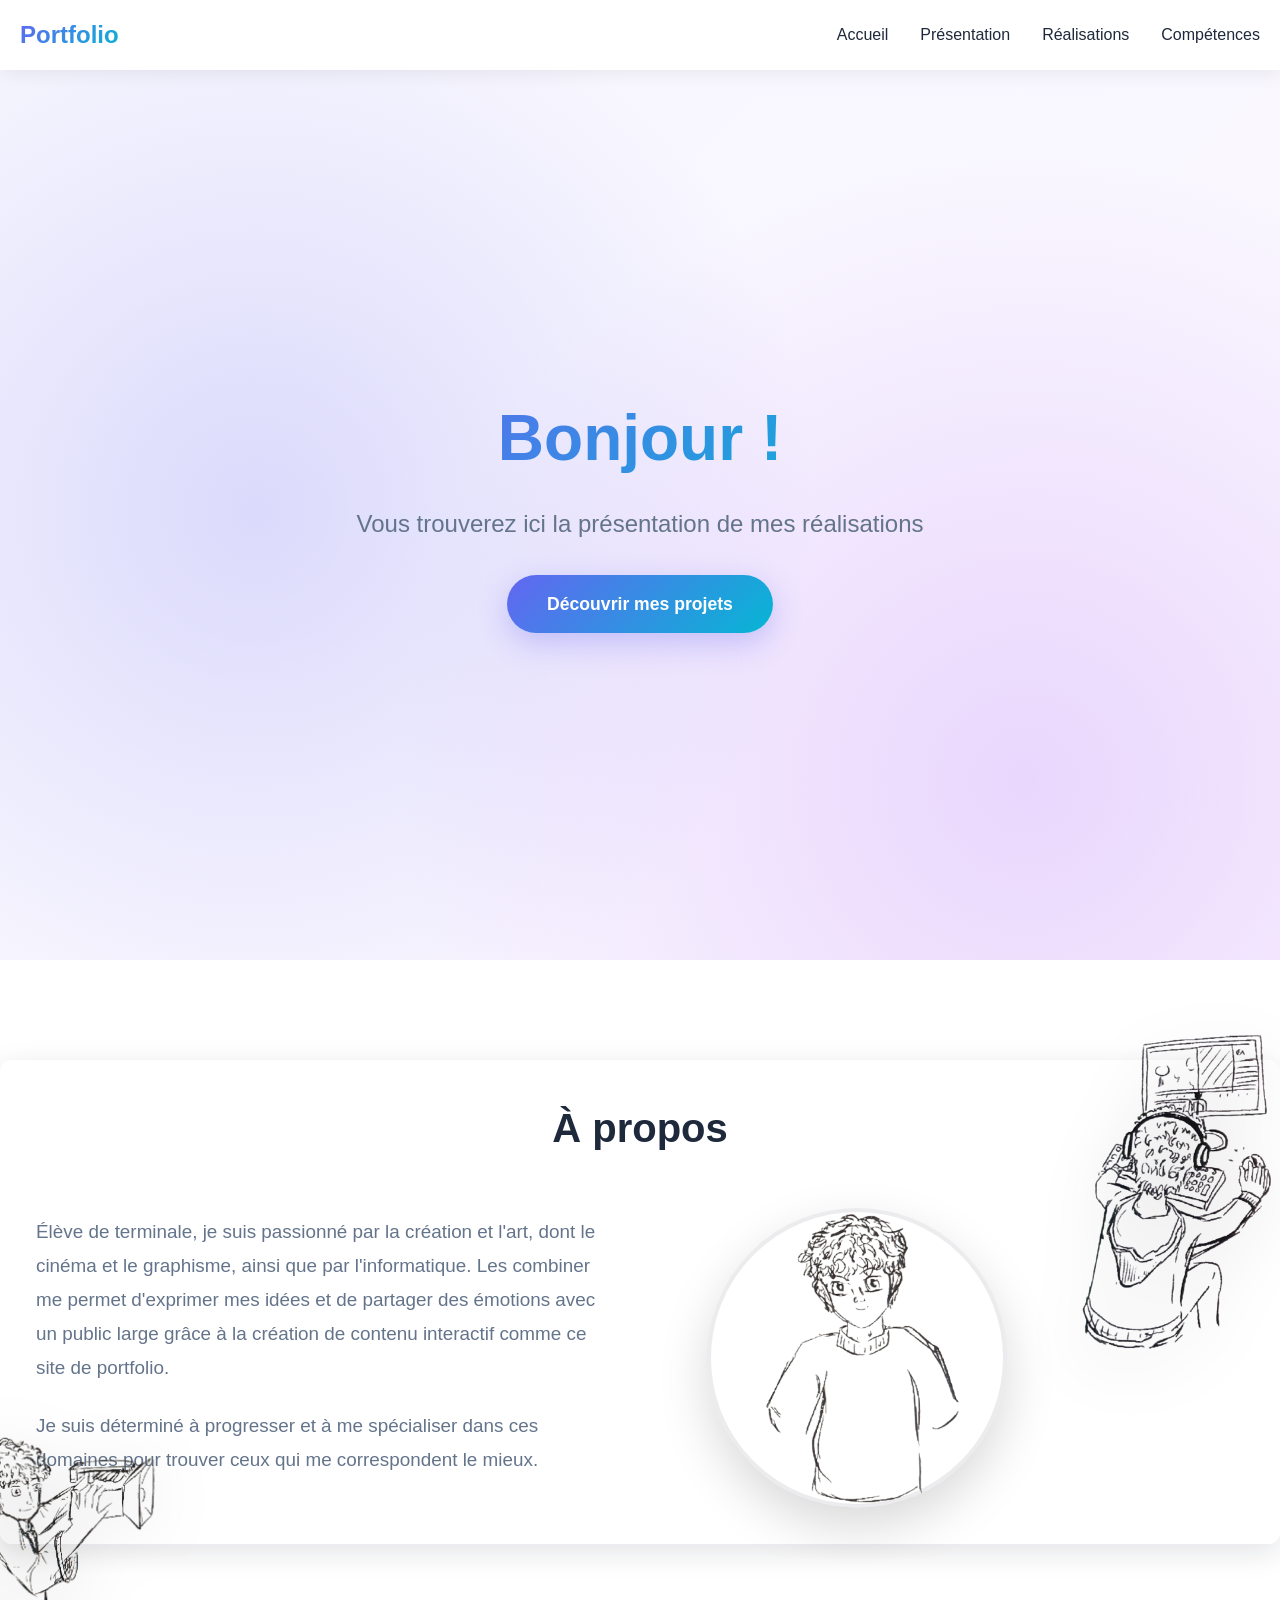
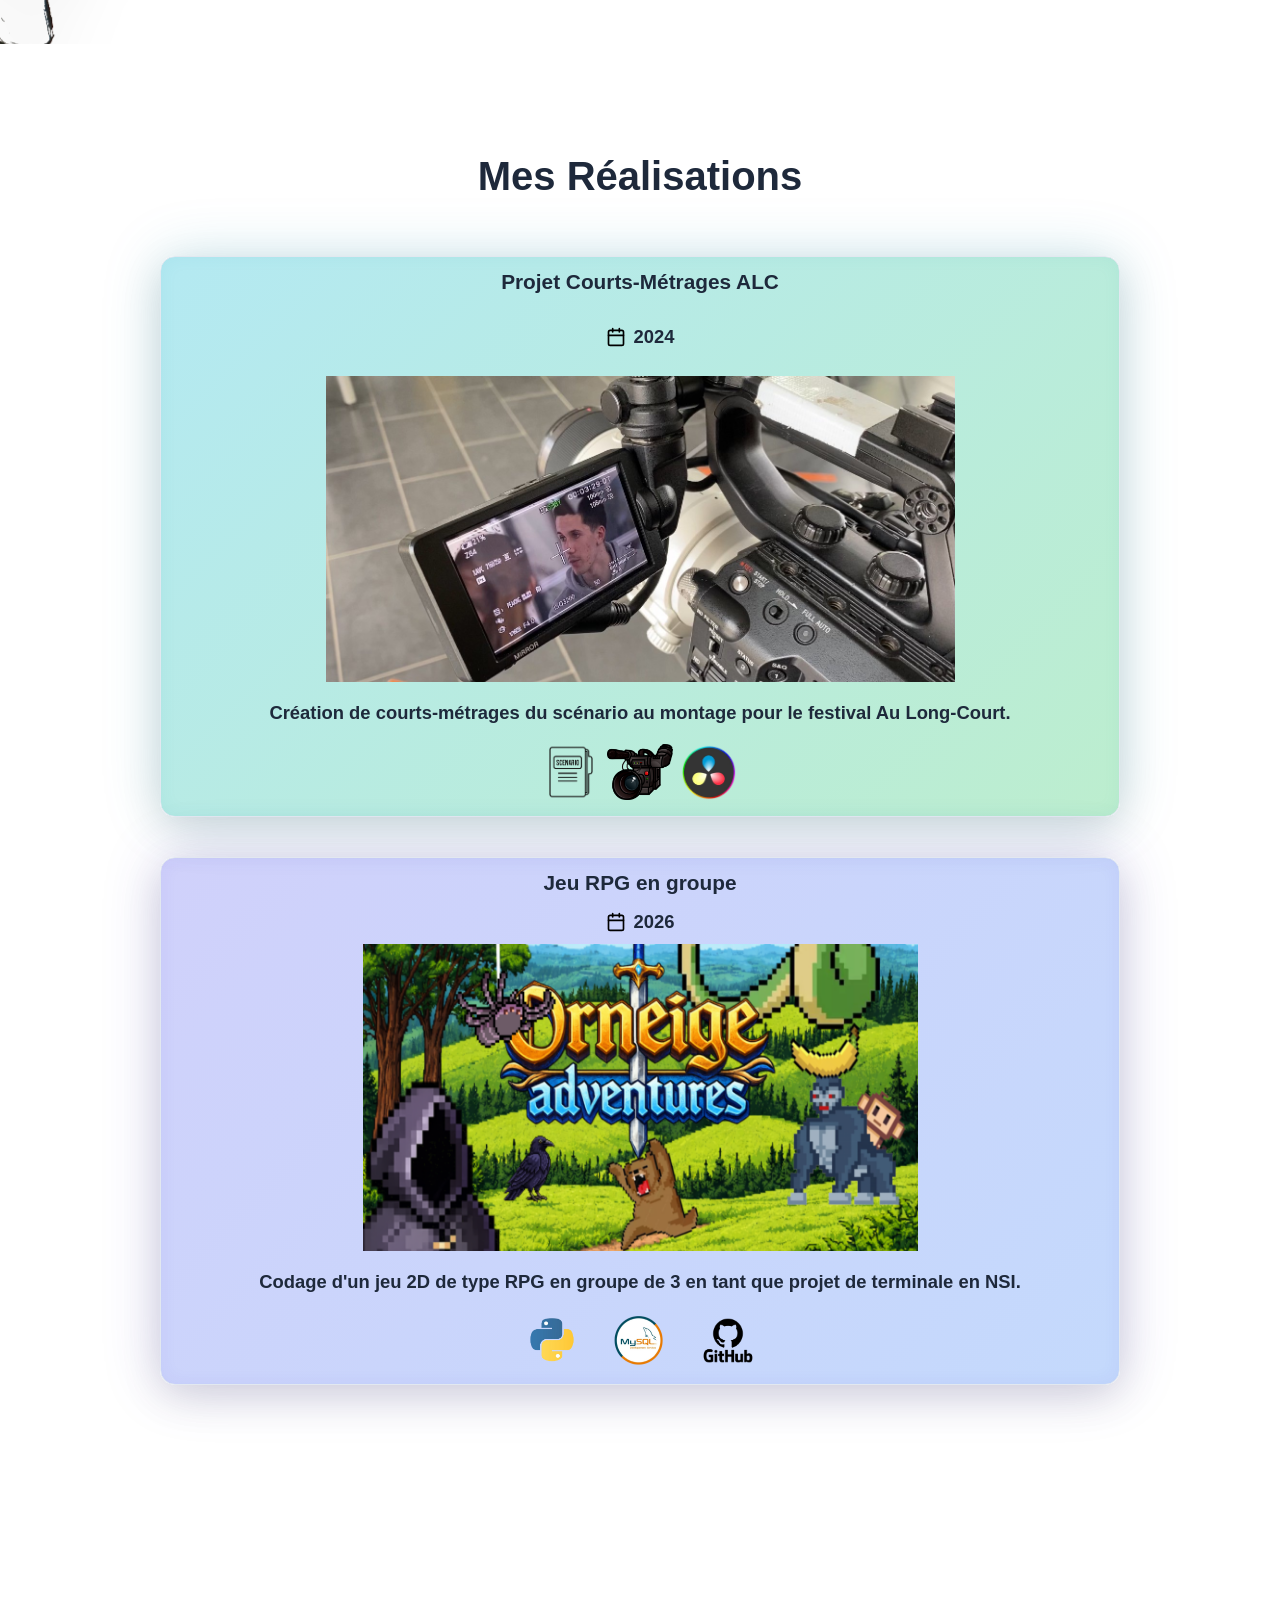
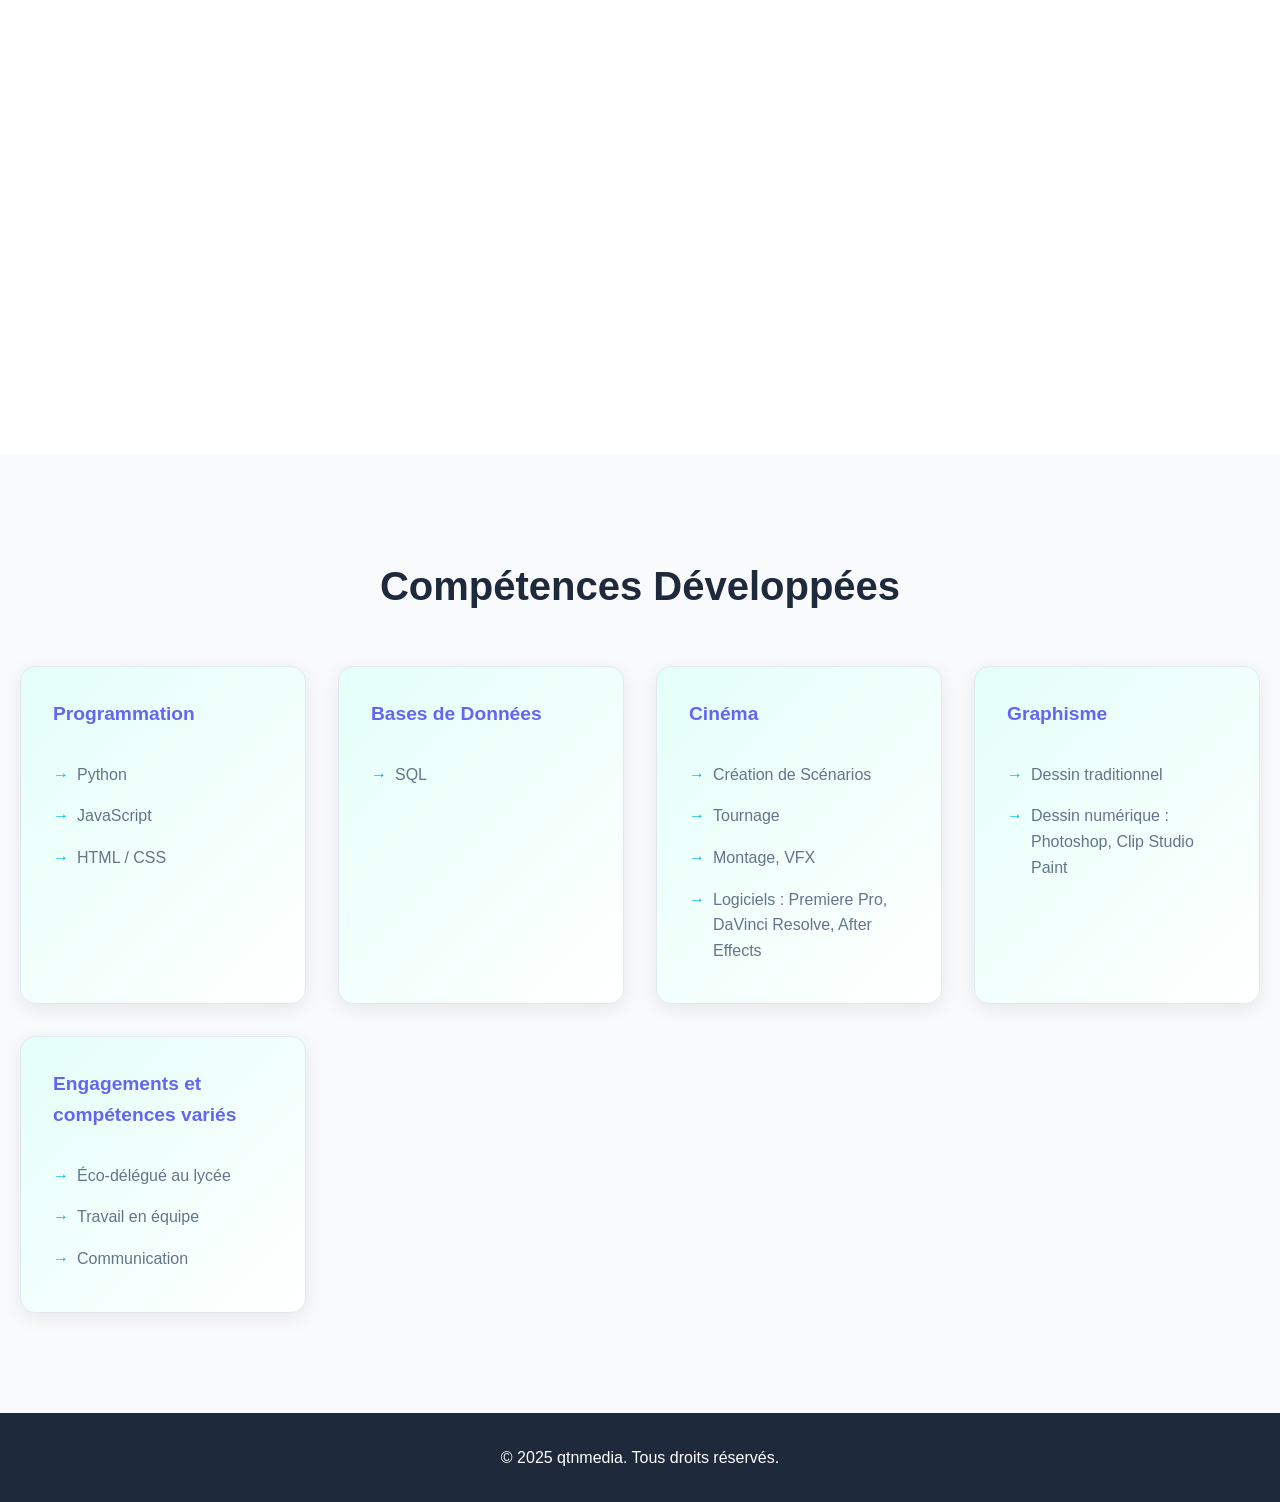
==== index.html @ 6ef1ac43 "Fix typos in project descriptions and titles for consistency and clarity" ====
<!DOCTYPE html>
<html lang="fr">
<head>
    <meta charset="UTF-8">
    <meta name="viewport" content="width=device-width, initial-scale=1.0">
    <title>Portfolio | Candidature Parcoursup</title>
    <link rel="stylesheet" href="styles.css">
</head>
<body>
    <!-- Navigation -->
    <nav class="navbar">
        <div class="container">
            <div class="nav-brand">Portfolio</div>
            <div class="hamburger" id="hamburger">
                <span></span>
                <span></span>
                <span></span>
            </div>
            <ul class="nav-menu" id="navMenu">
                <li><a href="#accueil" class="nav-link">Accueil</a></li>
                <li><a href="#apropos" class="nav-link">Présentation</a></li>
                <li><a href="#projets" class="nav-link">Réalisations</a></li>
                <li><a href="#competences" class="nav-link">Compétences</a></li>
            </ul>
        </div>
    </nav>

    <!-- Section Accueil -->
    <section id="accueil" class="hero">
        <div class="hero-content">
            <h1>Bonjour !</h1>
            <p>Vous trouverez ici la présentation de mes réalisations</p>
            <a href="#projets" class="cta-button">Découvrir mes projets</a>
        </div>
    </section>

    <!-- Section Présentation -->
    <section id="apropos" class="about">
        <div class="container">
            <h2>À propos</h2>
            <div class="about-content">
                <div class="about-text">
                    <p>Élève de terminale, je suis passionné par la création et l'art, dont le cinéma et le graphisme, ainsi que par l'informatique. 
                        Les combiner me permet d'exprimer mes idées et de partager des émotions avec un public large grâce à la création de contenu interactif comme ce site de portfolio.</p>
                    <p>Je suis déterminé à progresser et à me spécialiser dans ces domaines pour trouver ceux qui me correspondent le mieux.</p>
                </div>
                    <div class="about-image">
                    <div class="image-placeholder">
                    </div>
                </div>
            </div>
        </div>
    </section>

    <!-- Section Réalisations -->
    <section id="projets" class="projects">
        <div class="container">
            <h2>Mes Réalisations</h2>
            <div class="projects-grid">
                <a href="project-alc.html" class="project-card">
                    <div class="project-header">
                        <h3>Projet Courts-Métrages ALC</h3>
                        <p class="project-date"><img src="assets/icons/calendar.svg" alt="Année" class="date-icon">2024</p>
                    </div>
                    <div class="project-image">
                    </div>
                    <p>Création de courts-métrages du scénario au montage pour le festival Au Long-Court.</p>
                    <div class="project-tags">
                        <img src="assets/icons/Scenario.png" alt="Scénario" class="tag-image">
                        <img src="assets/icons/Camera.png" alt="Camera" class="tag-image">
                        <img src="assets/icons/DaVinci.png" alt="DaVinci Resolve" class="tag-image">
                    </div>
                </a>
                
                <a href="project-rpg-game.html" class="project-card">
                    <div class="project-header">
                        <h3>Jeu RPG en groupe</h3>
                        <p class="project-date"><img src="assets/icons/calendar.svg" alt="Année" class="date-icon">2026</p>
                    </div>
                    <div class="project-image">
                    </div>
                    <p>Codage d'un jeu 2D de type RPG en groupe de 3 en tant que projet de terminale en NSI.</p>
                    <div class="project-tags">
                        <img src="assets/icons/python.png" alt="Python" class="tag-image">
                        <img src="assets/icons/SQL.png" alt="SQL" class="tag-image">
                        <img src="assets/icons/GitHub-Logo.png" alt="GitHub" class="tag-image">
                    </div> 
                </a>

                <a href="project-artbook.html" class="project-card">
                    <div class="project-header">
                        <h3>Dessins et Projets artistiques</h3>
                        <p class="project-date"><img src="assets/icons/calendar.svg" alt="Année" class="date-icon">2023-2026</p>
                    </div>
                    <div class="project-image">
                    </div>
                    <p>Retrouvez ici mes créations artistiques et projets personnels dans le domaine du dessin et du graphisme.</p>
                    <div class="project-tags">
                        <img src="assets/icons/pen_drawing.png" alt="Dessin traditionnel" class="tag-image">
                        <img src="assets/icons/clip_studio_paint.png" alt="Clip Studio Paint" class="tag-image">
                    </div>
                </a>

                <!-- Removed two placeholder project cards (Intelligence Artificielle, Plateforme Collaborative) -->
            </div>
        </div>
    </section>

    <!-- Section Compétences -->
    <section id="competences" class="competences">
        <div class="container">
            <h2>Compétences Développées</h2>
            <div class="competences-grid">
                <div class="competence-category">
                    <h3>Programmation</h3>
                    <ul>
                        <li>Python</li>
                        <li>JavaScript</li>
                        <li>HTML / CSS</li>
                    </ul>
                </div>

                <div class="competence-category">
                    <h3>Bases de Données</h3>
                    <ul>
                        <li>SQL</li>
                    </ul>
                </div>

                <div class="competence-category">
                    <h3>Cinéma</h3>
                    <ul>
                        <li>Création de Scénarios</li>
                        <li>Tournage</li>
                        <li>Montage, VFX</li>
                        <li>Logiciels : Premiere Pro, DaVinci Resolve, After Effects</li>
                    </ul>
                </div>

                <div class="competence-category">
                    <h3>Graphisme</h3>
                    <ul>
                        <li>Dessin traditionnel</li>
                        <li>Dessin numérique : Photoshop, Clip Studio Paint</li>
                    </ul>
                </div>

                <div class="competence-category">
                    <h3>Engagements et compétences variés</h3>
                    <ul>
                        <li>Éco-délégué au lycée</li>
                        <li>Travail en équipe</li>
                        <li>Communication</li>
                    </ul>
                </div>
            </div>
        </div>
    </section>

    <!-- Footer -->
    <footer class="footer">
        <div class="container">
            <p>&copy; 2025 qtnmedia. Tous droits réservés.</p>
        </div>
    </footer>

    <script src="script.js"></script>
</body>
</html>
---- styles.css ----
* {
    margin: 0;
    padding: 0;
    box-sizing: border-box;
}

:root {
    --primary-color: #6366f1;
    --primary-rgb: 99,102,241;
    --primary-variant: #6366f1;
    --secondary-color: #06b6d4;
    --secondary-rgb: 6,182,212;
    --accent-color: #a855f7;
    --accent-rgb: 168,85,247;
    --highlight-color: #f472b6;
    --dark-bg: #0f172a;
    --light-bg: #ffffff;
    --text-dark: #1e293b;
    --text-light: #64748b;
    --border-color: #e2e8f0;
    --shadow: 0 10px 30px rgba(0, 0, 0, 0.1);
    --shadow-lg: 0 20px 50px rgba(0, 0, 0, 0.15);
}

/* (media queries consolidated earlier) */
body {
    font-family: 'Segoe UI', Tahoma, Geneva, Verdana, sans-serif;
    line-height: 1.6;
    color: var(--text-dark);
    background-color: var(--light-bg);
    padding-top: 60px;
}

.container {
    max-width: 1800px;
    margin: 0 auto;
    padding: 0 20px;
}

/* Navigation */
.navbar {
    position: fixed;
    top: 0;
    width: 100%;
    background: rgba(255, 255, 255, 0.95);
    backdrop-filter: blur(10px);
    box-shadow: 0 2px 20px rgba(0, 0, 0, 0.08);
    z-index: 1000;
}

.navbar .container {
    display: flex;
    justify-content: space-between;
    align-items: center;
    padding: 1rem 20px;
}

.nav-brand {
    font-size: 1.5rem;
    font-weight: bold;
    background: linear-gradient(135deg, var(--primary-color), var(--secondary-color));
    -webkit-background-clip: text;
    -webkit-text-fill-color: transparent;
    background-clip: text;
}

.nav-menu {
    display: flex;
    list-style: none;
    gap: 2rem;
}

.nav-link {
    text-decoration: none;
    color: var(--text-dark);
    font-weight: 500;
    transition: color 0.3s ease;
}

.nav-link:hover {
    color: var(--primary-color);
}

.hamburger {
    display: none;
    flex-direction: column;
    cursor: pointer;
}

.hamburger span {
    width: 25px;
    height: 3px;
    background: var(--primary-color);
    margin: 5px 0;
    transition: 0.3s;
}

/* Hero Section */
.hero {
    height: 100vh;
    display: flex;
    align-items: center;
    justify-content: center;
    position: relative;
    overflow: hidden;
    background: linear-gradient(135deg, rgba(var(--primary-rgb), 0.05), rgba(var(--accent-rgb), 0.05));
}

.hero::before {
    content: '';
    position: absolute;
    top: 0;
    left: 0;
    width: 100%;
    height: 100%;
    background-image: 
        radial-gradient(circle at 20% 50%, rgba(var(--primary-rgb), 0.2) 0%, transparent 50%),
        radial-gradient(circle at 80% 80%, rgba(var(--accent-rgb), 0.2) 0%, transparent 50%);
    z-index: -1;
}

.hero-content {
    text-align: center;
    z-index: 1;
    animation: fadeInUp 1s ease;
}

/* Center the back button below the hero title */
.project-hero {
    position: relative;
}

.project-hero .back-button {
    position: relative;
    display: inline-block;
    margin: 1rem auto 0;
    left: auto;
    top: auto;
    z-index: 20;
}

@media (max-width: 640px) {
    .project-hero .back-button {
        margin-top: 0.6rem;
        padding: 0.6rem 1rem !important;
    }
}

.hero h1 {
    font-size: 4rem;
    font-weight: 800;
    margin-bottom: 1rem;
    background: linear-gradient(135deg, var(--primary-color), var(--secondary-color));
    -webkit-background-clip: text;
    -webkit-text-fill-color: transparent;
    background-clip: text;
}

.hero p {
    font-size: 1.5rem;
    color: var(--text-light);
    margin-bottom: 2rem;
}

/* Small safeguards only: don't change layout or grid defaults here */
/* (intentionally empty placeholder kept for future small tweaks) */

.cta-button {
    display: inline-block;
    padding: 15px 40px;
    background: linear-gradient(135deg, var(--primary-color), var(--secondary-color));
    color: white;
    text-decoration: none;
    border-radius: 50px;
    font-weight: 600;
    font-size: 1.1rem;
    transition: all 0.3s ease;
    box-shadow: 0 10px 30px rgba(var(--primary-rgb), 0.3);
}

.cta-button:hover {
    transform: translateY(-3px);
    box-shadow: 0 15px 40px rgba(var(--primary-rgb), 0.4);
}

/* About Section */
.about {
    padding: 100px 0;
    background: transparent;
    position: relative;
    overflow: hidden;
}

.about::before {
    content: '';
    position: absolute;
    inset: 0;
    z-index: 0;
    pointer-events: none;
    /* white panels underneath the content (images are placed in ::after above content) */
    background-image:
        linear-gradient(#ffffff, #ffffff),
        linear-gradient(#ffffff, #ffffff),
        linear-gradient(#ffffff, #ffffff);
    background-repeat: no-repeat, no-repeat, no-repeat;
    /* panels placed around content */
    background-position: left center, center center, right center;
    background-size: 40% auto, 48% auto, 40% auto;
    opacity: 1;
    filter: none;
    background-blend-mode: normal;
    /* give the white panels a subtle border and radius using background-clip trick via box-shadow on pseudo-element */
}

.about .container {
    position: relative;
    z-index: 1;
    background: rgba(255,255,255,0.9);
    padding: 36px;
    border-radius: 12px;
    box-shadow: 0 8px 30px rgba(15,23,42,0.12);
    backdrop-filter: blur(6px) saturate(1.05);
}

/* place camera image at bottom-left corner of the text rectangle */
.about .container::after {
    content: '';
    position: absolute;
    /* make larger and shift outside to overlap both the container and its text */
    left: -60px;
    bottom: -120px;
    width: 240px;
    height: 240px;
    background-image: url('assets/images_dessins/Me_camera_no_bg.png');
    background-repeat: no-repeat;
    background-position: center;
    background-size: cover;
    z-index: 6;
    pointer-events: none;
    filter: drop-shadow(0 10px 30px rgba(0,0,0,0.25));
}

/* place montage image at top-right corner overlapping the about section */
.about .container::before {
    content: '';
    position: absolute;
    right: -80px;
    top: -50px;
    width: 360px;
    height: 360px;
    background-image: url('assets/images_dessins/Me_montage_no_bg.png');
    background-repeat: no-repeat;
    background-position: center top;
    background-size: contain;
    z-index: 6;
    pointer-events: none;
    filter: drop-shadow(0 16px 32px rgba(0,0,0,0.24));
}

@media (max-width: 900px) {
    .about .container::before {
        right: -30px;
        top: -25px;
        width: 200px;
        height: 200px;
    }
}

@media (max-width: 900px) {
    .about .container::after {
        left: -50px;
        bottom: -80px;
        width: 140px;
        height: 140px;
    }
}

/* On smaller screens reduce padding and image sizes to keep layout readable */
@media (max-width: 900px) {
    .about::before {
        background-position: left top, center top, right top;
        background-size: 28% auto, 40% auto, 28% auto;
    }
    .about .container {
        padding: 24px;
    }
}

/* .about::after removed — images are handled via container and project-card pseudo-elements */

.about .container h2 {
    font-size: 2.5rem;
    margin-bottom: 3rem;
    text-align: center;
    color: var(--text-dark);
}

.about-content {
    display: grid;
    grid-template-columns: 1fr 1fr;
    gap: 4rem;
    align-items: center;
}

.about-text p {
    font-size: 1.18rem;
    color: var(--text-light);
    margin-bottom: 1.5rem;
    line-height: 1.8;
    hyphens: none;
    word-break: normal;
    overflow-wrap: normal;
}

@media (max-width: 900px) {
    .about-text p {
        font-size: 1.05rem;
    }
}

.image-placeholder {
    width: 300px;
    height: 300px;
    background: transparent;
    border-radius: 50%;
    display: flex;
    align-items: center;
    justify-content: center;
    font-size: 120px;
    color: white;
    box-shadow: var(--shadow-lg);
    animation: float 3s ease-in-out infinite;
    border: 4px solid rgba(15,23,42,0.08);
}

/* move the whole logo (circle + inner image) to the right within the about column */
.about-image {
    display: flex;
    justify-content: flex-start;
    align-items: center;
    padding-left: 35px;
}

@media (max-width: 900px) {
    .about-image {
        padding-left: 35px;
        justify-content: center;
    }
}

.icon-img {
    width: 100px;
    height: 100px;
}

/* place Me_drawing_no_bg.png aligned with the floating emoji inside .image-placeholder */
.image-placeholder {
    position: relative;
}
.image-placeholder::before {
    content: '';
    position: absolute;
    left: 50%;
    top: 50%;
    transform: translate(-50%, -50%);
    /* enlarged further as requested */
    width: 400px;
    height: 400px;
    background-image: url('assets/images_dessins/Me_drawing_no_bg.png');
    background-repeat: no-repeat;
    background-position: center;
    background-size: contain;
    z-index: 1;
    pointer-events: none;
    opacity: 1;
}

@media (max-width: 900px) {
    .image-placeholder::before {
        left: 50%;
        width: 260px;
        height: 260px;
    }
}
.image-placeholder .icon-img {
    position: relative;
    z-index: 2;
}

/* Projects Section */
.projects {
    padding: 100px 0;
    background: white;
}

.projects .container h2 {
    font-size: 2.5rem;
    margin-bottom: 3rem;
    text-align: center;
    color: var(--text-dark);
}

.projects-grid {
    display: grid;
    grid-template-columns: repeat(3, 1.2fr);
    gap: 2.5rem;
}

.project-card {
    background: white;
    border-radius: 15px;
    overflow: hidden;
    box-shadow: 0 5px 20px rgba(0, 0, 0, 0.08);
    transition: all 0.3s ease;
    border: 1px solid var(--border-color);
    display: flex;
    flex-direction: column;
    position: relative;
}

/* Ensure card interior sits above decorative pseudo-elements */
.project-card > * {
    position: relative;
    z-index: 2;
}

/* Make project cards clickable when they are anchors */
a.project-card {
    display: flex;
    flex-direction: column;
    text-decoration: none;
    color: inherit;
}

/* Ensure no underline appears on any text inside linked cards (some browsers show underlines).
   Use !important to override browser UA styles or other rules. */
a.project-card, a.project-card * {
    text-decoration: none !important;
    color: inherit !important;
}

/* hide legacy buttons inside cards (we use the whole card as the link)
   keep them hidden so layout/spacing is preserved */
.project-card .video-button {
    display: none;
}

/* Allow the first project card (Projet ALC) to overflow so the montage image can overlap
   the card and the surrounding projects grid. */
.project-card:nth-child(1) {
    overflow: visible;
}

/* montage image moved to the about section (see .about .container::before) */

.project-card:nth-child(1) {
    background: linear-gradient(135deg, rgba(6, 182, 212, 0.3), rgba(34, 197, 94, 0.3));
}

.project-card:nth-child(1) .project-header {
    padding: 0.5rem 1.5rem;
    margin: 0;
    display: flex;
    align-items: center;
    justify-content: center;
    gap: 0.5rem;
}

.project-card:nth-child(1) h3 {
    color: #0f172a;
    padding: 0;
    margin: 0;
    text-align: center;
    flex: 1;
}

.project-card:nth-child(1) .project-image {
    /* Preserve the image aspect ratio and avoid squashing.
       Use background-size: contain and a padding-top to set an aspect ratio (16:9).
       The image will be centered and won't be stretched. */
    background-image: url('assets/images/caméra%20qui%20filme.jpg');
    background-size: contain;
    background-position: center center;
    background-repeat: no-repeat;
    color: #06b6d4;
    width: 100%;
    height: auto;
    padding-top: 56.25%; /* 16:9 ratio to avoid squash */
    max-height: 60vh;
    display: flex;
    align-items: center;
    justify-content: center;
}
.project-card:hover {
    transform: translateY(-10px);
    box-shadow: var(--shadow-lg);
    border-color: var(--primary-color);
}

/* Subtle colored glows matching the old buttons' colors */
.project-card:nth-child(1) {
    box-shadow: 0 8px 30px rgba(0,0,0,0.10), 0 0 30px rgba(8,145,178,0.12);
    transition: box-shadow 0.25s ease, transform 0.25s ease, border-color 0.25s ease;
}
.project-card:nth-child(1):hover {
    box-shadow: var(--shadow-lg), 0 0 80px rgba(8,145,178,0.28);
    border-color: #0891b2;
}

.project-card:nth-child(2) {
    box-shadow: 0 8px 30px rgba(0,0,0,0.10), 0 0 30px rgba(67,56,202,0.12);
    transition: box-shadow 0.25s ease, transform 0.25s ease, border-color 0.25s ease;
}
.project-card:nth-child(2):hover {
    box-shadow: var(--shadow-lg), 0 0 80px rgba(67,56,202,0.28);
    border-color: #4338ca;
}

.project-card:nth-child(3) {
    box-shadow: 0 8px 30px rgba(0,0,0,0.10), 0 0 30px rgba(192,132,252,0.12);
    transition: box-shadow 0.25s ease, transform 0.25s ease, border-color 0.25s ease;
}
.project-card:nth-child(3):hover {
    box-shadow: var(--shadow-lg), 0 0 80px rgba(192,132,252,0.28);
    border-color: #c084fc;
}

/* Extra prominent halo specifically for the Artbook card (3rd card) */
.project-card:nth-child(3) {
    position: relative;
}
.project-card:nth-child(3) {
    box-shadow: 0 14px 48px rgba(0,0,0,0.14), 0 0 90px rgba(192,132,252,0.22), 0 0 24px rgba(192,132,252,0.08) inset;
}
.project-card:nth-child(3):hover {
    box-shadow: 0 30px 120px rgba(0,0,0,0.18), 0 0 220px rgba(192,132,252,0.55), 0 0 48px rgba(192,132,252,0.18) inset;
    transform: translateY(-14px) scale(1.01);
}

/* Halo around the image area to emphasize art/gallery */
.project-card:nth-child(3) .project-image {
    position: relative;
    z-index: 2;
    overflow: visible;
}
.project-card:nth-child(3) .project-image::after {
    content: '';
    position: absolute;
    left: 50%;
    top: 50%;
    transform: translate(-50%, -50%);
    width: 120%;
    height: 120%;
    background: radial-gradient(circle at 50% 40%, rgba(192,132,252,0.45), rgba(192,132,252,0.16) 30%, rgba(192,132,252,0.04) 55%, transparent 70%);
    filter: blur(36px);
    pointer-events: none;
    z-index: 1;
    border-radius: 12px;
}
.project-card:nth-child(3) .project-image img { position: relative; z-index: 3; }

/* Override generic img rule to allow the art thumbnail to be 85% width
   but constrain it so it doesn't expand to fill the entire card. */
.project-card:nth-child(3) .project-image img {
    width: 85% !important;
    height: auto !important;
    max-width: 400px !important;
    object-fit: contain !important;
    display: block !important;
    margin: -50px auto -30px auto !important;
    position: relative;
    z-index: 3;
}

@media (prefers-reduced-motion: reduce), (prefers-reduced-transparency: reduce) {
    .project-card:nth-child(3), .project-card:nth-child(3) .project-image::after { box-shadow: 0 8px 18px rgba(0,0,0,0.08) !important; filter:none !important; }
}

/* Outer halo extending beyond the card for Artbook (3rd card) */
.project-card:nth-child(3) {
    overflow: visible;
}
.project-card:nth-child(3)::before {
    content: '';
    position: absolute;
    left: 50%;
    top: 10%;
    transform: translateX(-50%);
    width: 260%;
    height: 140%;
    background: radial-gradient(circle at 50% 30%, rgba(192,132,252,0.55) 0%, rgba(192,132,252,0.38) 18%, rgba(192,132,252,0.20) 36%, rgba(192,132,252,0.06) 56%, transparent 72%);
    filter: blur(56px);
    pointer-events: none;
    z-index: 0;
    border-radius: 24px;
}
.project-card:nth-child(3) > * { position: relative; z-index: 2; }

/* Hide the large outer halo on very small screens to avoid overflow */
@media (max-width: 420px) {
    .project-card:nth-child(3)::before { display: none !important; }
}

.project-card:nth-child(4) {
    box-shadow: 0 8px 30px rgba(0,0,0,0.10), 0 0 30px rgba(146,64,14,0.12);
    transition: box-shadow 0.25s ease, transform 0.25s ease, border-color 0.25s ease;
}
.project-card:nth-child(4):hover {
    box-shadow: var(--shadow-lg), 0 0 80px rgba(146,64,14,0.28);
    border-color: #92400e;
}

.project-card:nth-child(5) {
    box-shadow: 0 8px 30px rgba(0,0,0,0.10), 0 0 30px rgba(153,27,27,0.12);
    transition: box-shadow 0.25s ease, transform 0.25s ease, border-color 0.25s ease;
}
.project-card:nth-child(5):hover {
    box-shadow: var(--shadow-lg), 0 0 80px rgba(153,27,27,0.28);
    border-color: #991b1b;
}

.project-image {
    width: 100%;
    height: 220px;
    max-height: 35vh;
    background: linear-gradient(135deg, rgba(var(--primary-rgb), 0.2), rgba(var(--accent-rgb), 0.2));
    display: flex;
    align-items: center;
    justify-content: center;
    font-size: 4rem;
    color: var(--primary-color);
    flex: 0 0 auto; /* don't let this area flex-grow and push other content */
    overflow: hidden; /* clip any oversized image */
}

.steps-grid {
    grid-template-columns: 1fr;
}

/* Ensure images inside project-image keep their aspect ratio and fit the box */
.project-image img {
    /* Keep intrinsic aspect ratio and fit inside the .project-image box.
       Use !important for width to override any inline width attributes. */
    max-width: 100%;
    max-height: 100%;
    width: auto !important;
    height: auto !important;
    object-fit: contain;
    display: block;
    margin: 0 auto;
}

.project-card:nth-child(1) .project-image {
    /* Show the ALC image fully without cropping; keep a compact height
       using a width-based aspect container (padding-top). */
    background-image: url('assets/images/caméra%20qui%20filme.jpg');
    background-repeat: no-repeat;
    background-position: center;
    background-size: contain;
    color: #06b6d4;
    /* Use a compact aspect-ratio container so the image isn't too tall */
    height: auto;
    max-height: none;
    padding-top: 32%;
}

.project-card:nth-child(2) {
    background: linear-gradient(135deg, rgba(99, 102, 241, 0.3), rgba(59, 130, 246, 0.3));
}

.project-card:nth-child(2) .project-header {
    padding: 0.5rem 1.5rem;
    margin: 0;
    display: flex;
    align-items: center;
    justify-content: center;
    gap: 0.5rem;
}

.project-card:nth-child(2) h3 {
    color: #0f172a;
    padding: 0;
    margin: 0;
    text-align: center;
    flex: 1;
}

.project-card:nth-child(2) .project-date {
    padding: 0;
    margin: 0;
    white-space: nowrap;
}

.project-card:nth-child(2) p {
    color: #1e293b;
}

.project-card:nth-child(2) .project-image {
    /* Use a single background-image like the ALC card (no colored square). */
    background-image: url('assets/images/TITLE.png');
    background-repeat: no-repeat;
    background-position: center;
    background-size: contain;
    color: var(--primary-color);
    height: auto;
    max-height: none;
    padding-top: 32%;
    overflow: hidden;
}

/* Ensure the inline image fills the project-image box and is cropped from the top */
.project-card:nth-child(2) .project-image img {
    display: none !important; /* background-image used instead for full, un-cropped display */
}

.project-card:nth-child(3) {
    background: linear-gradient(135deg, rgba(196, 132, 252, 0.5), rgba(var(--accent-rgb), 0.5));
}

.project-card:nth-child(3) .project-header {
    padding: 0.5rem 1.5rem;
    margin: 0;
    display: flex;
    align-items: center;
    justify-content: center;
    gap: 0.5rem;
}

.project-card:nth-child(3) h3 {
    color: #ffffff;
    padding: 0;
    margin: 0;
    text-align: center;
    flex: 1;
    font-weight: 700;
    text-shadow: 0 2px 4px rgba(0, 0, 0, 0.3);
}

.project-card:nth-child(3) .project-date {
    padding: 0;
    margin: 0;
    white-space: nowrap;
}

.project-card:nth-child(3) p {
    color: #ffffff;
    font-weight: 500;
}

.project-card:nth-child(3) .project-image {
    /* Subtle decorative gradient placed behind the image so colors remain natural */
    background-image: url('assets/images/drawing_hand.png'), linear-gradient(135deg, rgba(196, 132, 252, 0.06), rgba(167, 139, 250, 0.06));
    background-repeat: no-repeat, no-repeat;
    background-position: center, center;
    background-size: contain, cover;
    color: #c084fc;
    height: auto;
    max-height: none;
    padding-top: 32%;
}

.project-card:nth-child(4) {
    background: linear-gradient(135deg, rgba(251, 146, 60, 0.3), rgba(245, 158, 11, 0.3));
}

.project-card:nth-child(4) .project-header {
    padding: 0.5rem 1.5rem;
    margin: 0;
    display: flex;
    align-items: center;
    justify-content: center;
    gap: 0.5rem;
}

.project-card:nth-child(4) h3 {
    color: #0f172a;
    padding: 0;
    margin: 0;
    text-align: center;
    flex: 1;
}

.project-card:nth-child(4) .project-date {
    padding: 0;
    margin: 0;
    white-space: nowrap;
}

.project-card:nth-child(4) p {
    color: #1e293b;
}

.project-card:nth-child(4) .project-image {
    background: linear-gradient(135deg, rgba(251, 146, 60, 0.3), rgba(245, 158, 11, 0.3));
    color: #f59e0b;
}

.project-card:nth-child(5) {
    background: linear-gradient(135deg, rgba(251, 146, 60, 0.3), rgba(248, 113, 113, 0.3));
}

.project-card:nth-child(5) .project-header {
    padding: 0.5rem 1.5rem;
    margin: 0;
    display: flex;
    align-items: center;
    justify-content: center;
    gap: 0.5rem;
}

.project-card:nth-child(5) h3 {
    color: #0f172a;
    padding: 0;
    margin: 0;
    text-align: center;
    flex: 1;
}

.project-card:nth-child(5) .project-date {
    padding: 0;
    margin: 0;
    white-space: nowrap;
}

.project-card:nth-child(5) p {
    color: #1e293b;
}

.project-card:nth-child(5) .project-image {
    background: linear-gradient(135deg, rgba(251, 146, 60, 0.3), rgba(248, 113, 113, 0.3));
    color: #fb923c;
}

.emoji-icon {
    font-size: 5rem;
}

.project-image .icon-img {
    width: 80px;
    height: 80px;
}

.project-card h3 {
    font-size: 1.3rem;
    padding: 2.5rem 2.5rem 0.5rem;
    color: var(--text-dark);
}

.project-date {
    padding: 0 1.5rem;
    color: var(--primary-color);
    font-weight: 600;
    font-size: 0.9rem;
    display: flex;
    align-items: center;
    gap: 0.5rem;
}

.date-icon {
    width: 20px;
    height: 20px;
}

.project-card p {
    padding: 1rem 1.5rem;
    color: var(--text-light);
    font-size: 1.15rem;
}

.project-tags {
    padding: 0 1.5rem 1.5rem;
    display: flex;
    flex-wrap: wrap;
    gap: 0.5rem;
}

/* Center headers, dates, tags and description text inside project cards */
.project-card .project-header {
    display: flex;
    flex-direction: column;
    align-items: center;
    justify-content: center;
    text-align: center;
    gap: 0.4rem;
    padding: 1rem 1.5rem;
}

.project-date {
    display: flex;
    align-items: center;
    justify-content: center;
    gap: 0.5rem;
}

.project-tags {
    justify-content: center;
    padding-bottom: 1rem;
}

.project-card p {
    text-align: center;
}

/* Make description text of the first two project cards bolder */
.project-card:nth-child(1) p,
.project-card:nth-child(2) p {
    font-weight: 600;
}

.tag {
    display: inline-block;
    background: #f1f5f9;
    color: var(--primary-color);
    padding: 0.4rem 0.8rem;
    border-radius: 20px;
    font-size: 0.8rem;
    font-weight: 600;
}

.tag-in-card-top-left {
    position: absolute;
    top: 8px;
    left: 8px;
    width: 35px;
    height: 35px;
    z-index: 2;
    background: radial-gradient(circle, white 60%, transparent 100%);
    border-radius: 4px;
    box-shadow: 0 4px 16px 2px rgba(0,0,0,0.18), 0 1px 2px rgba(0,0,0,0.10);
    border: none;
    object-fit: contain;
}

.tag-image {
    height: 3.5rem;
    width: auto;
    max-width: 5rem;
    display: inline-block;
    vertical-align: middle;
    transition: all 0.3s ease;
    object-fit: contain;
    mix-blend-mode: multiply;
}

.project-tags .tag-image:nth-child(1).animate-in {
    animation: spin-bounce 1s ease-in-out forwards;
}

.project-tags .tag-image:nth-child(2).animate-in {
    animation: float-rotate 1s ease-in-out forwards;
}

.project-tags .tag-image:nth-child(3).animate-in {
    animation: pulse-scale 1s ease-in-out forwards;
}

.project-tags .tag-image:nth-child(1).animate-in-out {
    animation: spin-bounce-out 0.4s ease-in forwards !important;
}

.project-tags .tag-image:nth-child(2).animate-in-out {
    animation: float-rotate-out 0.4s ease-in forwards !important;
}

.project-tags .tag-image:nth-child(3).animate-in-out {
    animation: pulse-scale-out 0.4s ease-in forwards !important;
}

@keyframes spin-bounce {
    0% {
        transform: translateX(-150px) rotate(-45deg);
        opacity: 0;
    }
    100% {
        transform: translateX(0) rotate(0deg);
        opacity: 1;
    }
}

@keyframes float-rotate {
    0% {
        transform: translateY(-150px) translateX(30px);
        opacity: 0;
    }
    100% {
        transform: translateY(0) translateX(0);
        opacity: 1;
    }
}

@keyframes pulse-scale {
    0% {
        transform: translateX(150px) scale(0.5);
        opacity: 0;
    }
    100% {
        transform: translateX(0) scale(1);
        opacity: 1;
    }
}

.project-card.animate-card {
    animation: slideInUp 0.4s ease-out forwards;
}

@keyframes slideInUp {
    0% {
        transform: translateY(80px);
        opacity: 0;
    }
    100% {
        transform: translateY(0);
        opacity: 1;
    }
}

@keyframes slideOutDown {
    0% {
        transform: translateY(0);
        opacity: 1;
    }
    100% {
        transform: translateY(80px);
        opacity: 0;
    }
}

@keyframes spin-bounce-out {
    0% {
        transform: translateX(0) rotate(0deg);
        opacity: 1;
    }
    100% {
        transform: translateX(-150px) rotate(-45deg);
        opacity: 0;
    }
}

@keyframes float-rotate-out {
    0% {
        transform: translateY(0) translateX(0);
        opacity: 1;
    }
    100% {
        transform: translateY(-150px) translateX(30px);
        opacity: 0;
    }
}

@keyframes pulse-scale-out {
    0% {
        transform: translateX(0) scale(1);
        opacity: 1;
    }
    100% {
        transform: translateX(150px) scale(0.5);
        opacity: 0;
    }
}

.project-card.animate-card-out {
    animation: slideOutDown 0.4s ease-in forwards;
}

.video-button {
    display: inline-block;
    margin: 1rem 1.5rem;
    padding: 10px 20px;
    background: linear-gradient(135deg, var(--secondary-color), var(--accent-color));
    color: white;
    text-decoration: none;
    border-radius: 25px;
    font-weight: 600;
    font-size: 0.9rem;
    transition: all 0.3s ease;
    box-shadow: 0 5px 15px rgba(6, 182, 212, 0.3);
    margin-top: auto;
    width: fit-content;
}


.video-button:hover {
    transform: translateY(-2px);
    box-shadow: 0 8px 20px rgba(6, 182, 212, 0.4);
}

.project-card:nth-child(1) .video-button {
    background: #0891b2;
    color: white;
    box-shadow: 0 4px 15px rgba(6, 182, 212, 0.4);
    border: none;
}

.project-card:nth-child(1) .video-button:hover {
    background: #0e7490;
    box-shadow: 0 8px 25px rgba(6, 182, 212, 0.6);
    transform: translateY(-3px);
}

.project-card:nth-child(2) .video-button {
    background: #4338ca;
    color: white;
    box-shadow: 0 4px 15px rgba(79, 70, 229, 0.4);
    border: none;
}

.project-card:nth-child(2) .video-button:hover {
    background: #312e81;
    box-shadow: 0 8px 25px rgba(79, 70, 229, 0.6);
    transform: translateY(-3px);
}

.project-card:nth-child(3) .video-button {
    background: #c084fc;
    color: #0f172a;
    box-shadow: 0 4px 15px rgba(192, 132, 252, 0.4);
    border: none;
    font-weight: 600;
}

.project-card:nth-child(3) .video-button:hover {
    background: #a78bfa;
    box-shadow: 0 8px 25px rgba(192, 132, 252, 0.6);
    transform: translateY(-3px);
}

.project-card:nth-child(4) .video-button {
    background: #92400e;
    color: white;
    box-shadow: 0 4px 15px rgba(180, 83, 9, 0.4);
    border: none;
}

.project-card:nth-child(4) .video-button:hover {
    background: #78350f;
    box-shadow: 0 8px 25px rgba(180, 83, 9, 0.6);
    transform: translateY(-3px);
}

.project-card:nth-child(5) .video-button {
    background: #991b1b;
    color: white;
    box-shadow: 0 4px 15px rgba(185, 28, 28, 0.4);
    border: none;
}

.project-card:nth-child(5) .video-button:hover {
    background: #7f1d1d;
    box-shadow: 0 8px 25px rgba(185, 28, 28, 0.6);
    transform: translateY(-3px);
}

/* Competences Section */
.competences {
    padding: 100px 0;
    background: #f8fafc;
}

.competences .container h2 {
    font-size: 2.5rem;
    margin-bottom: 3rem;
    text-align: center;
    color: var(--text-dark);
}

.competences-grid {
    display: grid;
    grid-template-columns: repeat(auto-fit, minmax(280px, 1fr));
    gap: 2rem;
}

.competence-category {
    background: linear-gradient(135deg, #e4fff8 0%, #ffffff 100%);
    padding: 2rem;
    border-radius: 15px;
    box-shadow: 0 5px 20px rgba(0, 0, 0, 0.08);
    transition: all 0.3s ease;
    border: 1px solid var(--border-color);
}

.competence-category:hover {
    transform: translateY(-5px);
    box-shadow: var(--shadow);
    border-color: var(--primary-color);
}

.competence-category h3 {
    color: var(--primary-color);
    margin-bottom: 1.5rem;
    font-size: 1.2rem;
}

.competence-category ul {
    list-style: none;
}

.competence-category li {
    color: var(--text-light);
    padding: 0.5rem 0;
    padding-left: 1.5rem;
    position: relative;
}

.competence-category li::before {
    content: '→';
    position: absolute;
    left: 0;
    color: var(--secondary-color);
    font-weight: bold;
}

/* Footer */
.footer {
    background: var(--text-dark);
    color: white;
    padding: 2rem 0;
    text-align: center;
}

/* Animations */
@keyframes fadeInUp {
    from {
        opacity: 0;
        transform: translateY(20px);
    }
    to {
        opacity: 1;
        transform: translateY(0);
    }
}

@keyframes float {
    0%, 100% {
        transform: translateY(0);
    }
    50% {
        transform: translateY(-20px);
    }
}

/* Responsive Design */
@media (max-width: 768px) {
    .nav-menu {
        position: absolute;
        left: -100%;
        top: 60px;
        flex-direction: column;
        background-color: white;
        width: 100%;
        text-align: center;
        transition: 0.3s;
        box-shadow: 0 10px 27px rgba(0, 0, 0, 0.05);
        padding: 2rem 0;
    }

    .nav-menu.active {
        left: 0;
    }

    .hamburger {
        display: flex;
    }

    .hero h1 {
        font-size: 2.5rem;
    }

    .hero p {
        font-size: 1.1rem;
    }

    .about-content,
    .competences-grid {
        grid-template-columns: 1fr;
    }

    .image-placeholder {
        width: 200px;
        height: 200px;
        font-size: 80px;
        margin: 0 auto;
    }

    .projects-grid {
        grid-template-columns: 1fr;
    }

    h2 {
        font-size: 2rem !important;
    }
}

@media (max-width: 480px) {
    .nav-brand {
        font-size: 1.2rem;
    }

    .hero {
        margin-top: 50px;
    }

    .hero h1 {
        font-size: 1.8rem;
    }

    .hero p {
        font-size: 1rem;
    }

    .cta-button {
        padding: 12px 30px;
        font-size: 1rem;
    }

    .about-text p,
    .project-card p {
        font-size: 1.05rem;
    }

    .competence-category {
        padding: 1.5rem;
    }
}

/* Extra safeguards for very small / vertical screens (phones) to avoid layout breaking */
@media (max-width: 420px) {
    html, body {
        -webkit-text-size-adjust: 100% !important;
        text-size-adjust: 100% !important;
        min-width: 0 !important;
        overflow-x: hidden !important;
    }

    .container {
        padding-left: 12px !important;
        padding-right: 12px !important;
    }

    /* Category tabs become horizontally scrollable and compact */
    .category-tabs {
        padding: 8px 6px !important;
        gap: 0.5rem !important;
        overflow-x: auto !important;
        -webkit-overflow-scrolling: touch !important;
        justify-content: flex-start !important;
    }
    .category-tab {
        padding: 0.6rem 1rem !important;
        font-size: 0.85rem !important;
        white-space: nowrap !important;
        flex: 0 0 auto !important;
    }

    /* Book gallery: force single column and ensure pairs stack vertically */
    .book-category {
        grid-template-columns: 1fr !important;
        padding: 12px !important;
        gap: 0.6rem !important;
    }
    .book-image-pair {
        display: flex !important;
        flex-direction: column !important;
        width: 100% !important;
    }
    .book-image-pair .book-image-item {
        flex: 1 1 100% !important;
        max-width: 100% !important;
    }

    .book-image-item {
        min-width: 0 !important;
    }
    .book-image-wrapper img {
        width: 100% !important;
        height: auto !important;
        max-height: 60vh !important;
        object-fit: contain !important;
    }

    /* Projects: avoid decorative ::after overflowing and reduce image height */
    .project-card::after {
        display: none !important;
    }
    .project-image {
        height: 180px !important;
    }

    /* Ensure clickable cards and other elements don't overflow */
    .project-card, .book-image-item, .gallery-grid, .projects-grid {
        min-width: 0 !important;
    }

    /* Reduce large paddings that cause horizontal scroll */
    .hero, .about, .projects, .competences, .gallery-section {
        padding-left: 12px !important;
        padding-right: 12px !important;
    }

    /* Disable heavy drop-shadows that can cause rendering shifts on low-end devices */
    .project-card, .book-image-item {
        box-shadow: 0 6px 18px rgba(0,0,0,0.06) !important;
    }
}

/* Project ALC Page Styles */
.project-hero {
    height: 50vh;
    display: flex;
    align-items: center;
    justify-content: center;
    position: relative;
    overflow: hidden;
    background: linear-gradient(135deg, rgba(var(--primary-rgb), 0.08), rgba(var(--accent-rgb), 0.08));
}

.project-hero::before {
    content: '';
    position: absolute;
    top: 0;
    left: 0;
    width: 100%;
    height: 100%;
    background-image: 
        radial-gradient(circle at 20% 50%, rgba(var(--primary-rgb), 0.12) 0%, transparent 50%),
        radial-gradient(circle at 80% 80%, rgba(var(--accent-rgb), 0.12) 0%, transparent 50%);
    z-index: -1;
}

.project-hero .hero-content {
    text-align: center;
    z-index: 1;
    animation: fadeInUp 1s ease;
}

.back-button {
    display: inline-block;
    margin-bottom: 2rem;
    color: var(--primary-color);
    text-decoration: none;
    font-weight: 600;
    transition: all 0.3s ease;
}

.back-button:hover {
    color: var(--secondary-color);
    transform: translateX(-5px);
}

.project-hero h1 {
    font-size: 3rem;
    font-weight: 800;
    margin-bottom: 1rem;
    background: linear-gradient(135deg, var(--primary-color), var(--secondary-color));
    -webkit-background-clip: text;
    -webkit-text-fill-color: transparent;
    background-clip: text;
}

.project-hero p {
    font-size: 1.3rem;
    color: var(--text-light);
}

/* Video Section */
.video-section {
    padding: 80px 0;
    background: white;
}

.video-section h2 {
    font-size: 2.5rem;
    margin-bottom: 3rem;
    text-align: center;
    color: var(--text-dark);
}

.video-container {
    max-width: 900px;
    margin: 0 auto 3rem;
    border-radius: 15px;
    overflow: hidden;
    box-shadow: var(--shadow-lg);
}

.project-video {
    width: 100%;
    height: auto;
    display: block;
    background: #000;
    border-radius: 15px;
}

.video-description {
    max-width: 600px;
    margin: 0 auto;
    text-align: center;
}

.video-description p {
    font-size: 1.1rem;
    color: var(--text-light);
    line-height: 1.8;
}

/* Creation Steps Section */
.creation-steps {
    padding: 100px 0;
    background: #f8fafc;
}

.creation-steps h2 {
    font-size: 2.5rem;
    margin-bottom: 3rem;
    text-align: center;
    color: var(--text-dark);
}

.steps-grid {
    display: grid;
    grid-template-columns: repeat(auto-fit, minmax(280px, 1fr));
    gap: 2rem;
}

.step-card {
    background: white;
    border-radius: 15px;
    padding: 2rem;
    box-shadow: 0 5px 20px rgba(0, 0, 0, 0.08);
    transition: all 0.3s ease;
    border: 1px solid var(--border-color);
    position: relative;
}

.step-card:hover {
    transform: translateY(-5px);
    box-shadow: var(--shadow-lg);
    border-color: var(--primary-color);
}

.step-number {
    font-size: 3rem;
    font-weight: 800;
    background: linear-gradient(135deg, var(--primary-color), var(--secondary-color));
    -webkit-background-clip: text;
    -webkit-text-fill-color: transparent;
    background-clip: text;
    margin-bottom: 1rem;
    opacity: 0.5;
}

.step-card h3 {
    font-size: 1.3rem;
    margin-bottom: 1rem;
    color: var(--text-dark);
}

.step-card p {
    color: var(--text-light);
    font-size: 0.95rem;
    line-height: 1.6;
    margin-bottom: 1.5rem;
}

.step-tags {
    display: flex;
    flex-wrap: wrap;
    gap: 0.5rem;
}

.step-button {
    display: inline-flex;
    align-items: center;
    gap: 0.5rem;
    margin-top: 1rem;
    padding: 0.6rem 1.2rem;
    border-radius: 999px;
    background: #0891b2;
    color: #ffffff;
    text-decoration: none;
    font-weight: 600;
    font-size: 0.9rem;
    box-shadow: 0 8px 18px rgba(8, 145, 178, 0.2);
    border: 1px solid rgba(8, 145, 178, 0.5);
    transition: transform 0.2s ease, box-shadow 0.2s ease, background-color 0.2s ease, border-color 0.2s ease;
}

.step-button:hover {
    transform: translateY(-2px);
    background: #0e7490;
    box-shadow: 0 12px 24px rgba(8, 145, 178, 0.28);
    border-color: rgba(8, 145, 178, 0.7);
}

.step-button:focus-visible {
    outline: 2px solid var(--secondary-color);
    outline-offset: 3px;
}

.step-button-icon {
    width: 18px;
    height: 18px;
    object-fit: contain;
    filter: drop-shadow(0 2px 4px rgba(0, 0, 0, 0.2));
}

/* Gallery Section */
.gallery-section {
    padding: 100px 0;
    background: white;
}

.gallery-section h2 {
    font-size: 2.5rem;
    margin-bottom: 1rem;
    text-align: center;
    color: var(--text-dark);
}

.gallery-intro {
    text-align: center;
    color: var(--text-light);
    margin-bottom: 3rem;
    font-size: 1.1rem;
}

.gallery-grid {
    display: grid;
    grid-template-columns: repeat(auto-fit, minmax(250px, 1fr));
    gap: 2rem;
}

.gallery-placeholder {
    aspect-ratio: 1;
    background: linear-gradient(135deg, rgba(var(--primary-rgb), 0.08), rgba(var(--secondary-rgb), 0.08));
    border-radius: 15px;
    border: 2px dashed var(--border-color);
    display: flex;
    flex-direction: column;
    align-items: center;
    justify-content: center;
    gap: 1rem;
    cursor: pointer;
    transition: all 0.3s ease;
}

.gallery-placeholder:hover {
    border-color: var(--primary-color);
    background: linear-gradient(135deg, rgba(var(--primary-rgb), 0.12), rgba(var(--secondary-rgb), 0.12));
}

.gallery-placeholder .emoji-icon {
    font-size: 3rem;
}

.gallery-placeholder p {
    color: var(--text-light);
    font-weight: 500;
}

/* Technical Details Section */
.technical-details {
    padding: 100px 0;
    background: #f8fafc;
}

.technical-details h2 {
    font-size: 2.5rem;
    margin-bottom: 3rem;
    text-align: center;
    color: var(--text-dark);
}

.details-grid {
    display: grid;
    grid-template-columns: repeat(auto-fit, minmax(200px, 1fr));
    gap: 2rem;
}

.detail-item {
    background: white;
    padding: 2rem;
    border-radius: 15px;
    box-shadow: 0 5px 15px rgba(0, 0, 0, 0.05);
    text-align: center;
    border: 1px solid var(--border-color);
}

.detail-item h3 {
    color: var(--primary-color);
    font-weight: 600;
    margin-bottom: 0.5rem;
    font-size: 0.95rem;
    text-transform: uppercase;
    letter-spacing: 1px;
}

.detail-item p {
    color: var(--text-dark);
    font-size: 1.3rem;
    font-weight: 600;
}

/* Responsive for Project Page */
@media (max-width: 768px) {
    .project-hero h1 {
        font-size: 2rem;
    }

    .project-hero p {
        font-size: 1rem;
    }

    .video-section h2,
    .creation-steps h2,
    .gallery-section h2,
    .technical-details h2 {
        font-size: 2rem;
    }

    .steps-grid,
    .gallery-grid,
    .details-grid {
        grid-template-columns: 1fr;
    }
}

/* Project Detail Page Styles */
.project-detail {
    padding: 80px 0 60px 0;
    min-height: calc(100vh - 80px);
}

.project-header {
    margin-bottom: 4rem;
}

.back-link {
    display: inline-block;
    color: var(--primary-color);
    text-decoration: none;
    font-weight: 600;
    margin-bottom: 1.5rem;
    transition: all 0.3s ease;
}

.back-link:hover {
    color: var(--secondary-color);
    transform: translateX(-5px);
}

.project-header h1 {
    font-size: 3rem;
    color: var(--text-dark);
    margin-bottom: 1rem;
    font-weight: 700;
}

.project-meta {
    display: flex;
    align-items: center;
    gap: 1.5rem;
    flex-wrap: wrap;
}

.project-meta .project-date {
    font-size: 1.1rem;
    color: var(--text-light);
    font-weight: 500;
}

.project-section {
    margin-bottom: 4rem;
    padding: 2rem 0;
    border-bottom: 2px solid var(--border-color);
}

.project-section h2 {
    font-size: 2rem;
    color: var(--text-dark);
    margin-bottom: 1.5rem;
    font-weight: 700;
}

.project-section p {
    font-size: 1.05rem;
    line-height: 1.8;
    color: var(--text-dark);
    margin-bottom: 1rem;
}

/* Features Grid */
.features-grid {
    display: grid;
    grid-template-columns: repeat(auto-fit, minmax(250px, 1fr));
    gap: 2rem;
    margin-top: 2rem;
}

.feature-card {
    background: linear-gradient(135deg, #f5f7fa 0%, #f0f4f8 100%);
    padding: 2rem;
    border-radius: 12px;
    border: 1px solid var(--border-color);
    text-align: center;
    transition: all 0.3s ease;
}

.feature-card:hover {
    transform: translateY(-5px);
    box-shadow: var(--shadow-lg);
    background: linear-gradient(135deg, #ffffff 0%, #f5f7fa 100%);
}

.feature-icon {
    font-size: 3rem;
    margin-bottom: 1rem;
    display: inline-block;
}

.feature-card h3 {
    color: var(--primary-color);
    font-size: 1.3rem;
    margin-bottom: 0.5rem;
    font-weight: 700;
}

.feature-card p {
    color: var(--text-dark);
    font-size: 0.95rem;
    margin: 0;
}

/* Code Blocks */
.code-block {
    background: #1e293b;
    color: #e2e8f0;
    padding: 1.5rem;
    border-radius: 10px;
    margin-bottom: 2rem;
    overflow-x: auto;
    border: 1px solid #334155;
}

.code-block h3 {
    color: #60a5fa;
    font-size: 1.1rem;
    margin: 0 0 1rem 0;
    font-weight: 600;
}

.code-block pre {
    margin: 0;
    font-family: 'Courier New', monospace;
    font-size: 0.9rem;
    line-height: 1.6;
}

.code-block code {
    color: #e2e8f0;
}

/* Download Section */
.download-section {
    background: linear-gradient(135deg, #e0e7ff 0%, #cffafe 100%);
    padding: 3rem 2rem;
    border-radius: 15px;
    border: none;
}

.download-section h2 {
    color: var(--text-dark);
    margin-bottom: 1rem;
}

.download-section p {
    color: var(--text-dark);
    margin-bottom: 1.5rem;
}

.download-buttons {
    display: flex;
    gap: 1.5rem;
    margin-bottom: 2rem;
    flex-wrap: wrap;
}

.download-button {
    display: inline-flex;
    align-items: center;
    gap: 0.7rem;
    padding: 0.8rem 1.5rem;
    border-radius: 8px;
    text-decoration: none;
    font-weight: 600;
    transition: all 0.3s ease;
    border: none;
    cursor: pointer;
    font-size: 1rem;
}

.github-btn {
    background: #1e293b;
    color: white;
}

.github-btn:hover {
    background: #0f172a;
    transform: translateY(-2px);
    box-shadow: 0 10px 20px rgba(30, 41, 59, 0.3);
}

.download-btn {
    background: var(--primary-color);
    color: white;
}

.download-btn:hover {
    background: #5558e3;
    transform: translateY(-2px);
    box-shadow: 0 10px 20px rgba(var(--primary-rgb), 0.3);
}

.requirements {
    background: white;
    padding: 1.5rem;
    border-radius: 10px;
    margin-top: 1.5rem;
}

.requirements h3 {
    color: var(--text-dark);
    font-size: 1.1rem;
    margin: 1rem 0 0.5rem 0;
    font-weight: 700;
}

.requirements ul,
.requirements li {
    margin: 0.5rem 0;
    padding-left: 1.5rem;
    color: var(--text-dark);
}

.requirements pre {
    background: #f1f5f9;
    padding: 1rem;
    border-radius: 8px;
    overflow-x: auto;
    margin: 0.5rem 0;
}

.requirements code {
    font-family: 'Courier New', monospace;
    color: #e74c3c;
}

/* Learnings List */
.learnings-list {
    list-style: none;
    padding: 0;
}

.learnings-list li {
    background: #f8fafc;
    padding: 1.2rem;
    margin-bottom: 1rem;
    border-radius: 8px;
    border-left: 4px solid var(--primary-color);
    color: var(--text-dark);
    line-height: 1.6;
}

.learnings-list strong {
    color: var(--primary-color);
    font-weight: 700;
}

/* Project Footer */
.project-footer {
    text-align: center;
    padding: 2rem 0;
    border-top: 2px solid var(--border-color);
}

/* Responsive */
@media (max-width: 768px) {
    .project-header h1 {
        font-size: 2rem;
    }

    .project-section h2 {
        font-size: 1.5rem;
    }

    .features-grid {
        grid-template-columns: 1fr;
    }

    .download-buttons {
        flex-direction: column;
    }

    .download-button {
        justify-content: center;
        width: 100%;
    }

    .code-block {
        font-size: 0.8rem;
        padding: 1rem;
    }
}

/* Limit cards per row to a maximum of 2 (responsive override) */
.projects-grid {
    grid-template-columns: 1fr;
}

@media (min-width: 760px) {
    .projects-grid {
        grid-template-columns: 1fr !important;
    }
    .steps-grid {
        grid-template-columns: repeat(2, 1fr) !important;
    }
}

/* Force single stacked column for project cards on all screen sizes */
.projects-grid {
    grid-template-columns: 1fr !important;
}

/* Dynamic title for gallery description */
.dynamic-title {
    font-size: 1.35rem;
    font-weight: 700;
    letter-spacing: 0.4px;
    display: inline-block;
    padding: 0; /* remove extra padding so underline matches text width */
    background: linear-gradient(90deg, var(--primary-color), var(--secondary-color), var(--highlight-color), var(--accent-color));
    background-size: 200% 100%;
    -webkit-background-clip: text;
    -webkit-text-fill-color: transparent;
    background-clip: text;
    animation: gradientShift 4s linear infinite;
    text-shadow: 0 6px 20px rgba(99,102,241,0.10);
    border-radius: 8px;
    transform-origin: center;
}

/* Specific styling for the category description dynamic title
   - center the text, make it slightly larger, and use a subtle
     left→right violet gradient close to the existing primary color */
.category-description.dynamic-title {
    display: block;
    width: fit-content; /* shrink to text width */
    margin: 0 auto; /* center the shrink-wrapped block */
    font-size: 1.6rem;
    padding: 0; /* no padding so underline equals text width */
    background: linear-gradient(90deg, var(--primary-color), var(--primary-variant));
    background-size: 100% 100%;
    -webkit-background-clip: text;
    -webkit-text-fill-color: transparent;
    background-clip: text;
}

@keyframes gradientShift {
    0% { background-position: 0% 50%; }
    50% { background-position: 100% 50%; }
    100% { background-position: 0% 50%; }
}

@keyframes floatText {
    0% { transform: translateY(0) rotate(-0.5deg); }
    50% { transform: translateY(-6px) rotate(0.5deg); }
    100% { transform: translateY(0) rotate(-0.5deg); }
}

@-webkit-keyframes floatText {
    0% { -webkit-transform: translateY(0) rotate(-0.5deg); transform: translateY(0) rotate(-0.5deg); }
    50% { -webkit-transform: translateY(-6px) rotate(0.5deg); transform: translateY(-6px) rotate(0.5deg); }
    100% { -webkit-transform: translateY(0) rotate(-0.5deg); transform: translateY(0) rotate(-0.5deg); }
}

.dynamic-title::after {
    content: '';
    display: block;
    height: 4px;
    background: linear-gradient(90deg, var(--primary-color), var(--primary-variant), var(--accent-color));
    width: 0%;
    margin-top: 8px;
    border-radius: 3px;
    box-shadow: 0 4px 12px rgba(var(--primary-rgb), 0.12);
    transition: width .45s cubic-bezier(.2,.9,.2,1), background .4s ease;
}

.dynamic-title:hover::after {
    width: 100%;
}

/* Animate only the text inside, so the underline (::after) stays stationary */
.dynamic-title .float-text {
    display: inline-block;
    animation: floatText 6s ease-in-out infinite;
    -webkit-animation: floatText 6s ease-in-out infinite;
    will-change: transform;
}

/* Global stability rules to prevent layout "casse" across browsers/devices/ratios */
html, body {
    -webkit-font-smoothing: antialiased;
    -moz-osx-font-smoothing: grayscale;
    -webkit-text-size-adjust: 100%;
    -ms-text-size-adjust: 100%;
    text-size-adjust: 100%;
    -webkit-tap-highlight-color: transparent;
    min-width: 320px;
}

/* Prevent horizontal overflow caused by elements that exceed viewport */
body {
    overflow-x: hidden;
}

/* Make media elements always scale down to container to avoid overflow */
img, picture, video, canvas, svg, iframe {
    max-width: 100%;
    height: auto;
    display: block;
}

/* Avoid long words or unbroken text causing overflow */
body, p, h1, h2, h3, h4, h5, h6, li, a, button {
    overflow-wrap: anywhere;
    word-break: break-word;
    hyphens: auto;
}

/* Normalize form/control appearance across browsers */
button, input, select, textarea {
    -webkit-appearance: none;
    appearance: none;
}

/* Ensure anchors don't cause unexpected underline/render differences */
a {
    text-decoration-skip-ink: none;
}

/* Force consistent box-sizing (already present but reinforce for pseudo-elements) */
*, *::before, *::after { box-sizing: border-box; }

/* Specific fixes for 1920x1080 displays to avoid layout breakage on all pages */
@media screen and (width: 1920px) and (height: 1080px),
       screen and (min-width: 1880px) and (max-width: 1920px) and (min-height: 1040px) {
    /* Prevent accidental horizontal scroll */
    html, body { overflow-x: hidden; }

    /* Slightly constrain the central container to avoid elements touching edges */
    .container { max-width: 1600px; margin-left: auto; margin-right: auto; }

    /* Tighter grid rules to avoid overflowing cards */
    .projects-grid { grid-template-columns: repeat(3, minmax(320px, 1fr)); gap: 2rem; }
    .book-category { grid-template-columns: repeat(5, minmax(220px, 1fr)); gap: 1rem; }

    /* Reduce large decorative pseudo-elements to prevent overflow at high resolutions */
    .project-card::after { right: -40px; bottom: -20px; width: 160px; height: 160px; }
    .about .container::after { left: -40px; bottom: -80px; width: 180px; height: 180px; }
    .image-placeholder::before { width: 320px; height: 320px; }

    /* Ensure large images do not exceed viewport height */
    .project-image { max-height: 45vh; height: auto; }
    .book-image-wrapper img { max-height: 75vh; object-fit: contain; }

    /* Avoid extreme shadows and large transforms that can create layout shifts */
    .project-card, .book-image-item { box-shadow: 0 10px 30px rgba(0,0,0,0.08); transform: none; }

    /* Ensure hero and sections have comfortable paddings on large screens */
    .hero, .about, .projects, .competences, .gallery-section { padding-left: 40px; padding-right: 40px; }

    /* Force reflow after applying changes on some browsers to avoid stale layout */
    .container { will-change: auto; }
}

/* Stronger colored glow overrides for project cards (more visible but tasteful) */
.project-card {
    transition: box-shadow 0.25s ease, transform 0.25s ease, border-color 0.25s ease, filter 0.25s ease;
}

.project-card:nth-child(1) {
    box-shadow: 0 12px 40px rgba(0,0,0,0.12), 0 0 60px rgba(8,145,178,0.18), 0 0 18px rgba(8,145,178,0.06) inset;
}
.project-card:nth-child(1):hover {
    box-shadow: 0 22px 70px rgba(0,0,0,0.16), 0 0 140px rgba(8,145,178,0.42), 0 0 30px rgba(8,145,178,0.12) inset;
    filter: saturate(1.05) brightness(1.02);
    border-color: #0891b2;
}

.project-card:nth-child(2) {
    box-shadow: 0 12px 40px rgba(0,0,0,0.12), 0 0 60px rgba(67,56,202,0.18), 0 0 18px rgba(67,56,202,0.06) inset;
}
.project-card:nth-child(2):hover {
    box-shadow: 0 22px 70px rgba(0,0,0,0.16), 0 0 140px rgba(67,56,202,0.42), 0 0 30px rgba(67,56,202,0.12) inset;
    filter: saturate(1.05) brightness(1.02);
    border-color: #4338ca;
}

.project-card:nth-child(3) {
    box-shadow: 0 12px 40px rgba(0,0,0,0.12), 0 0 60px rgba(192,132,252,0.18), 0 0 18px rgba(192,132,252,0.06) inset;
}
.project-card:nth-child(3):hover {
    box-shadow: 0 22px 70px rgba(0,0,0,0.16), 0 0 140px rgba(192,132,252,0.42), 0 0 30px rgba(192,132,252,0.12) inset;
    filter: saturate(1.05) brightness(1.02);
    border-color: #c084fc;
}

.project-card:nth-child(4) {
    box-shadow: 0 12px 40px rgba(0,0,0,0.12), 0 0 60px rgba(146,64,14,0.18), 0 0 18px rgba(146,64,14,0.06) inset;
}
.project-card:nth-child(4):hover {
    box-shadow: 0 22px 70px rgba(0,0,0,0.16), 0 0 140px rgba(146,64,14,0.42), 0 0 30px rgba(146,64,14,0.12) inset;
    filter: saturate(1.05) brightness(1.02);
    border-color: #92400e;
}

.project-card:nth-child(5) {
    box-shadow: 0 12px 40px rgba(0,0,0,0.12), 0 0 60px rgba(153,27,27,0.18), 0 0 18px rgba(153,27,27,0.06) inset;
}
.project-card:nth-child(5):hover {
    box-shadow: 0 22px 70px rgba(0,0,0,0.16), 0 0 140px rgba(153,27,27,0.42), 0 0 30px rgba(153,27,27,0.12) inset;
    filter: saturate(1.05) brightness(1.02);
    border-color: #991b1b;
}

/* Accessibility: reduce glow intensity when user has 'prefers-reduced-motion' or 'prefers-reduced-transparency' */
@media (prefers-reduced-motion: reduce), (prefers-reduced-transparency: reduce) {
    .project-card, .project-card:hover { box-shadow: 0 8px 18px rgba(0,0,0,0.08) !important; filter: none !important; }
}

/* Large / Ultra-wide screens (4K and above) */
@media (min-width: 2560px) {
    /* Only increase container padding on ultra-wide displays to avoid edge-clipping;
       do NOT change grid columns, base heights or typography here. */
    :root { --container-padding-large: 48px; }
    .container {
        padding-left: var(--container-padding-large);
        padding-right: var(--container-padding-large);
    }

    /* Scale decorative pseudo-elements to avoid overflow without changing layout */
    .project-card:nth-child(1)::after { right: -60px; bottom: -30px; width: 260px; height: 260px; }
    .project-card:nth-child(3)::before { width: 320%; height: 160%; filter: blur(80px); }
    .image-placeholder::before { width: 420px; height: 420px; }
}

/* Ultra 4K / 8K displays */
@media (min-width: 3840px) {
    /* Keep layout/typography as-is; only increase outer padding and scale decorations */
    .container { padding-left: 80px; padding-right: 80px; }

    .project-card:nth-child(1)::after { right: -100px; bottom: -60px; width: 360px; height: 360px; }
    .project-card:nth-child(3)::before { width: 380%; height: 200%; filter: blur(120px); }
    .image-placeholder::before { width: 520px; height: 520px; }
}

/* Ensure media won't exceed viewport height on very large screens */
@supports (height: 100vh) {
    .project-image img, .book-image-wrapper img { max-height: 75vh; height: auto; }
    video.project-video { max-height: 75vh; }
}

/* FINAL OVERRIDES: make cards slightly less tall than before */
.project-card {
    min-height: 48vh !important;
}
.project-card:nth-child(1) { min-height: calc(44vh + 90px) !important; }
.project-card:nth-child(2) { min-height: calc(40vh + 90px) !important; }
.project-card:nth-child(3) { min-height: calc(38vh + 90px) !important; }

@media (max-width: 800px) {
    .project-card { min-height: 45vh !important; }
    .project-card:nth-child(1), .project-card:nth-child(2), .project-card:nth-child(3) {
        min-height: calc(26vh + 90px) !important;
    }
}

/* Reduce card width globally and center cards without changing other layouts */
.project-card {
    max-width: 4000px;
    width: 75vw;
    margin-left: auto;
    margin-right: auto;
}
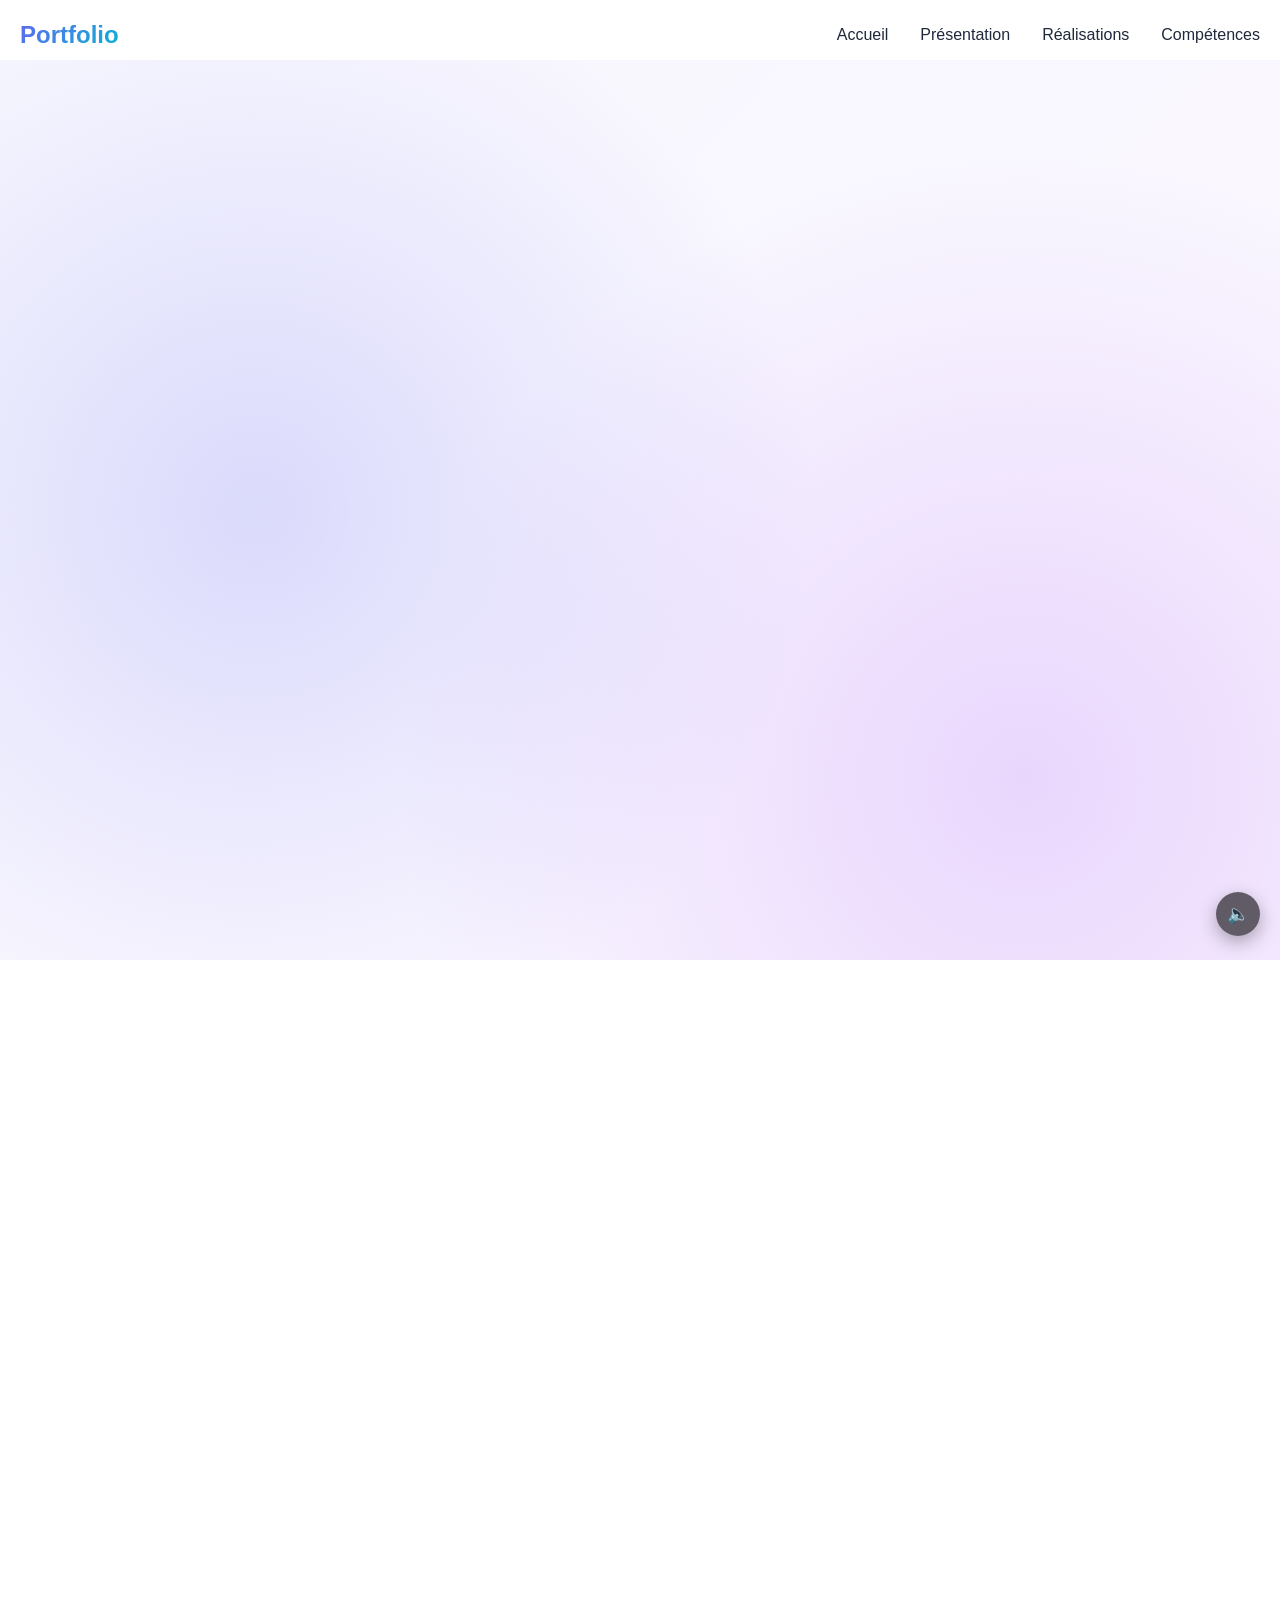
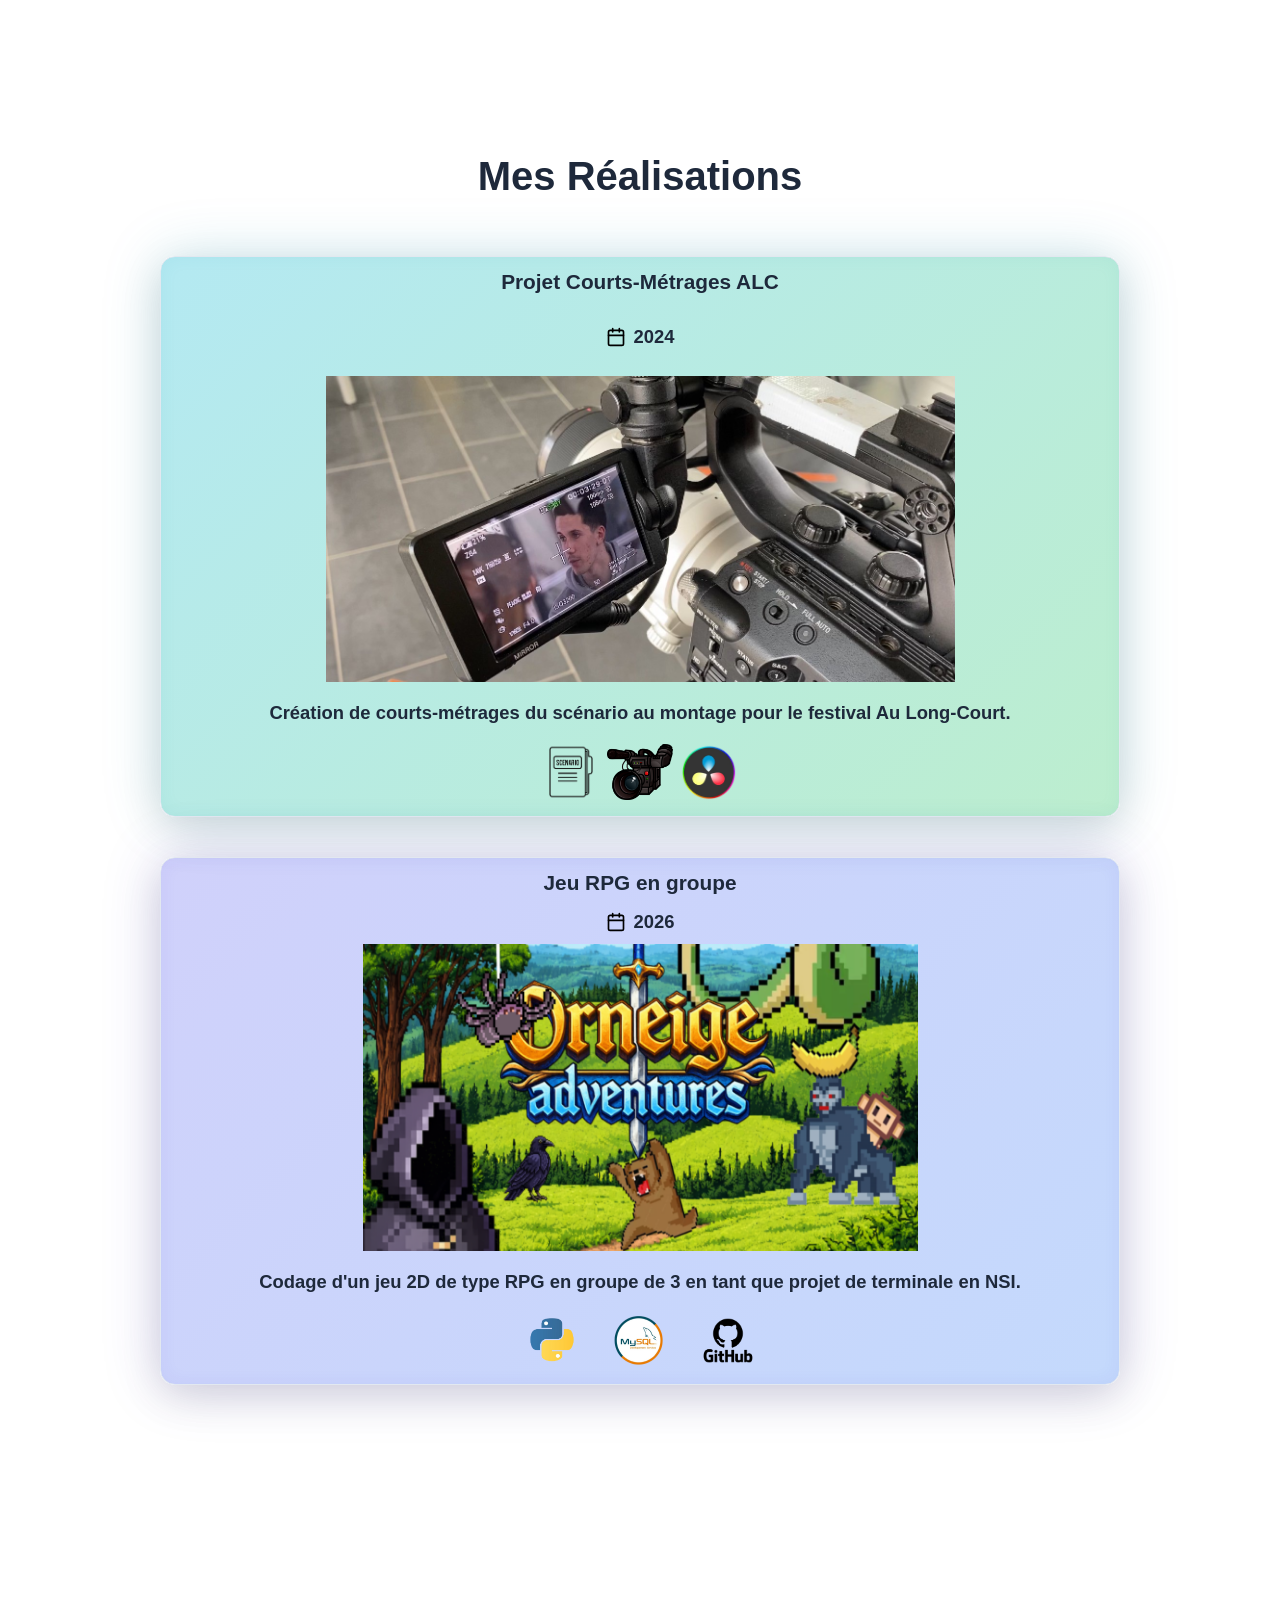
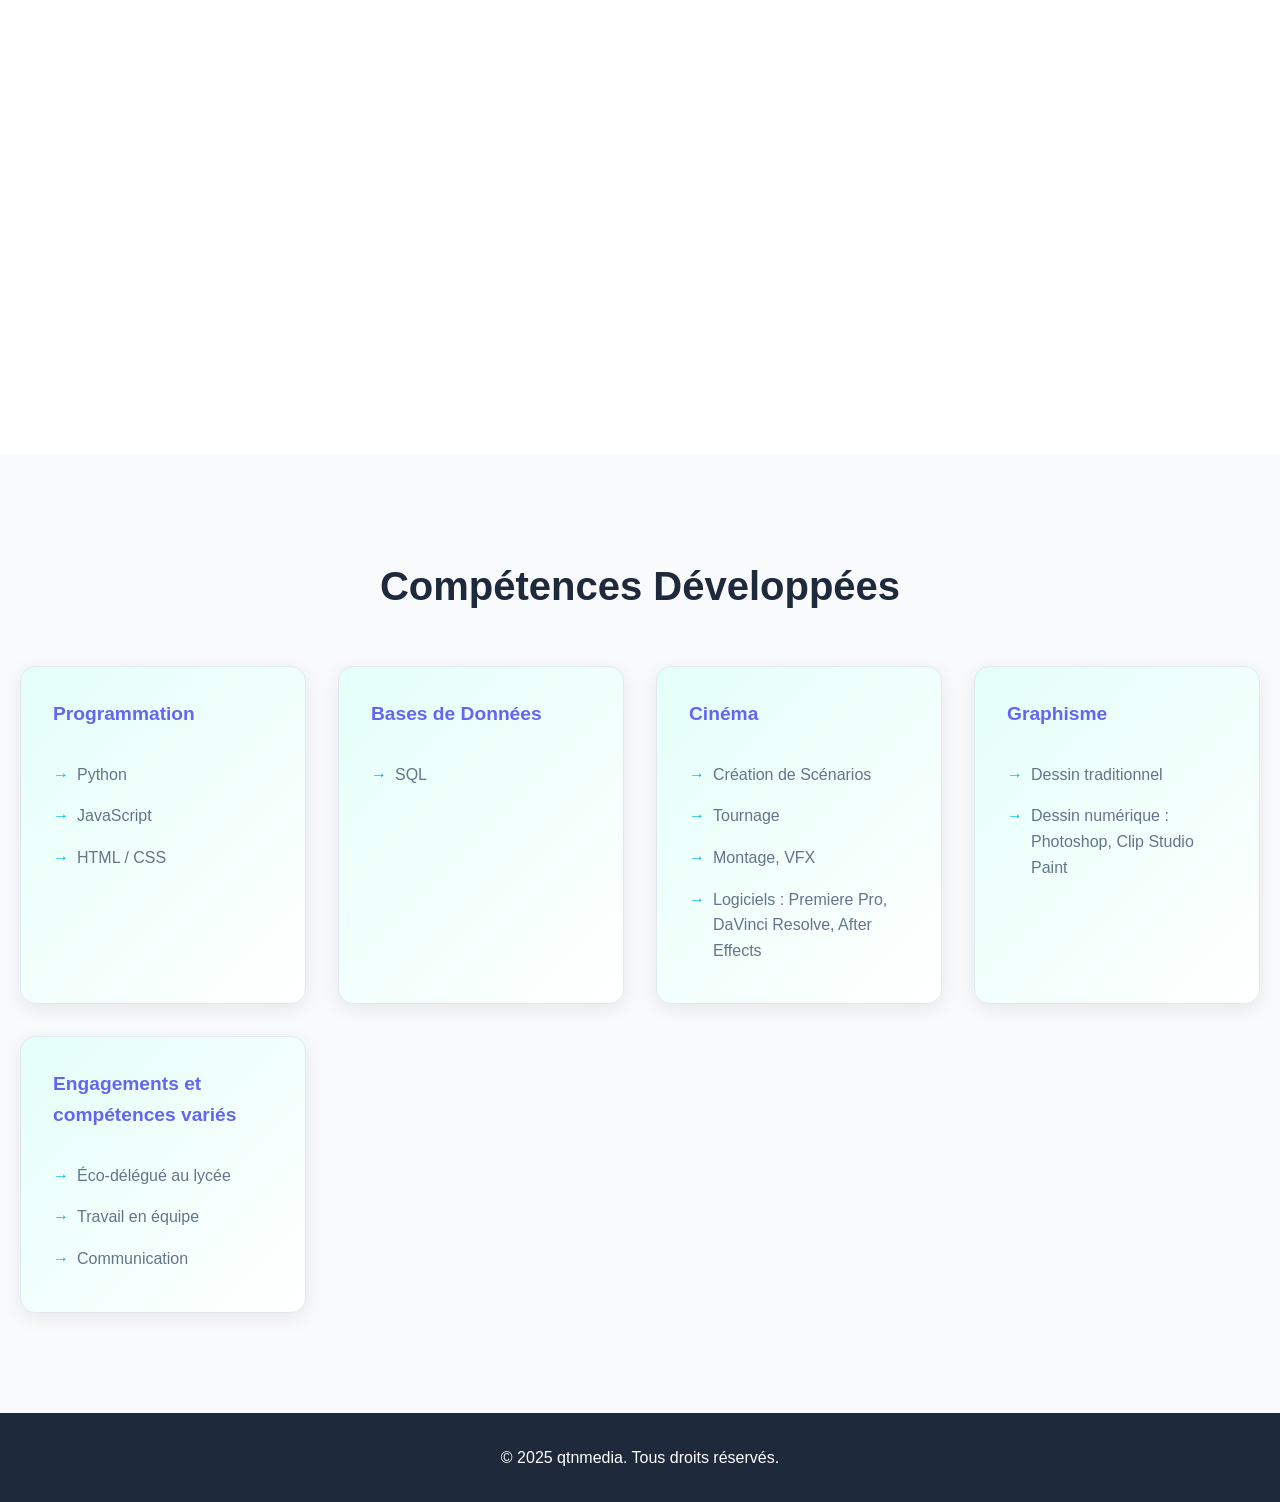
==== commit c0d5cd95: "Add hero video section and mute toggle; enhance navbar transparency on scroll" ====
--- a/index.html
+++ b/index.html
@@ -27,11 +27,11 @@
 
     <!-- Section Accueil -->
     <section id="accueil" class="hero">
-        <div class="hero-content">
-            <h1>Bonjour !</h1>
-            <p>Vous trouverez ici la présentation de mes réalisations</p>
-            <a href="#projets" class="cta-button">Découvrir mes projets</a>
-        </div>
+        <video id="heroVideo" class="hero-video" autoplay muted loop playsinline>
+            <source src="assets/videos/video_page_de_garde.mov" type="video/quicktime">
+            Votre navigateur ne supporte pas la balise vidéo.
+        </video>
+        <button id="muteToggle" class="mute-toggle" aria-pressed="true" title="Activer le son">🔈</button>
     </section>
 
     <!-- Section Présentation -->
--- a/styles.css
+++ b/styles.css
@@ -48,6 +48,17 @@
     z-index: 1000;
 }
 
+/* Make navbar transparent when it's over the hero/video */
+.navbar.transparent {
+    background: transparent !important;
+    backdrop-filter: none !important;
+    box-shadow: none !important;
+}
+
+.navbar {
+    transition: background 200ms ease, box-shadow 200ms ease, backdrop-filter 200ms ease;
+}
+
 .navbar .container {
     display: flex;
     justify-content: space-between;
@@ -104,6 +115,43 @@
     position: relative;
     overflow: hidden;
     background: linear-gradient(135deg, rgba(var(--primary-rgb), 0.05), rgba(var(--accent-rgb), 0.05));
+}
+
+/* Full-bleed background video */
+.hero-video {
+    position: absolute;
+    top: 0;
+    left: 0;
+    width: 100%;
+    height: 100%;
+    object-fit: cover;
+    z-index: 0;
+}
+
+/* Mute toggle button overlay */
+.mute-toggle {
+    position: absolute;
+    right: 20px;
+    bottom: 24px;
+    z-index: 3;
+    background: rgba(0,0,0,0.6);
+    color: #fff;
+    border: none;
+    width: 44px;
+    height: 44px;
+    border-radius: 50%;
+    display: flex;
+    align-items: center;
+    justify-content: center;
+    font-size: 18px;
+    cursor: pointer;
+    box-shadow: 0 6px 18px rgba(0,0,0,0.3);
+}
+
+.mute-toggle:focus { outline: 2px solid rgba(var(--primary-rgb),0.6); }
+
+@media (max-width: 640px) {
+    .mute-toggle { right: 12px; bottom: 16px; width: 40px; height: 40px; }
 }
 
 .hero::before {
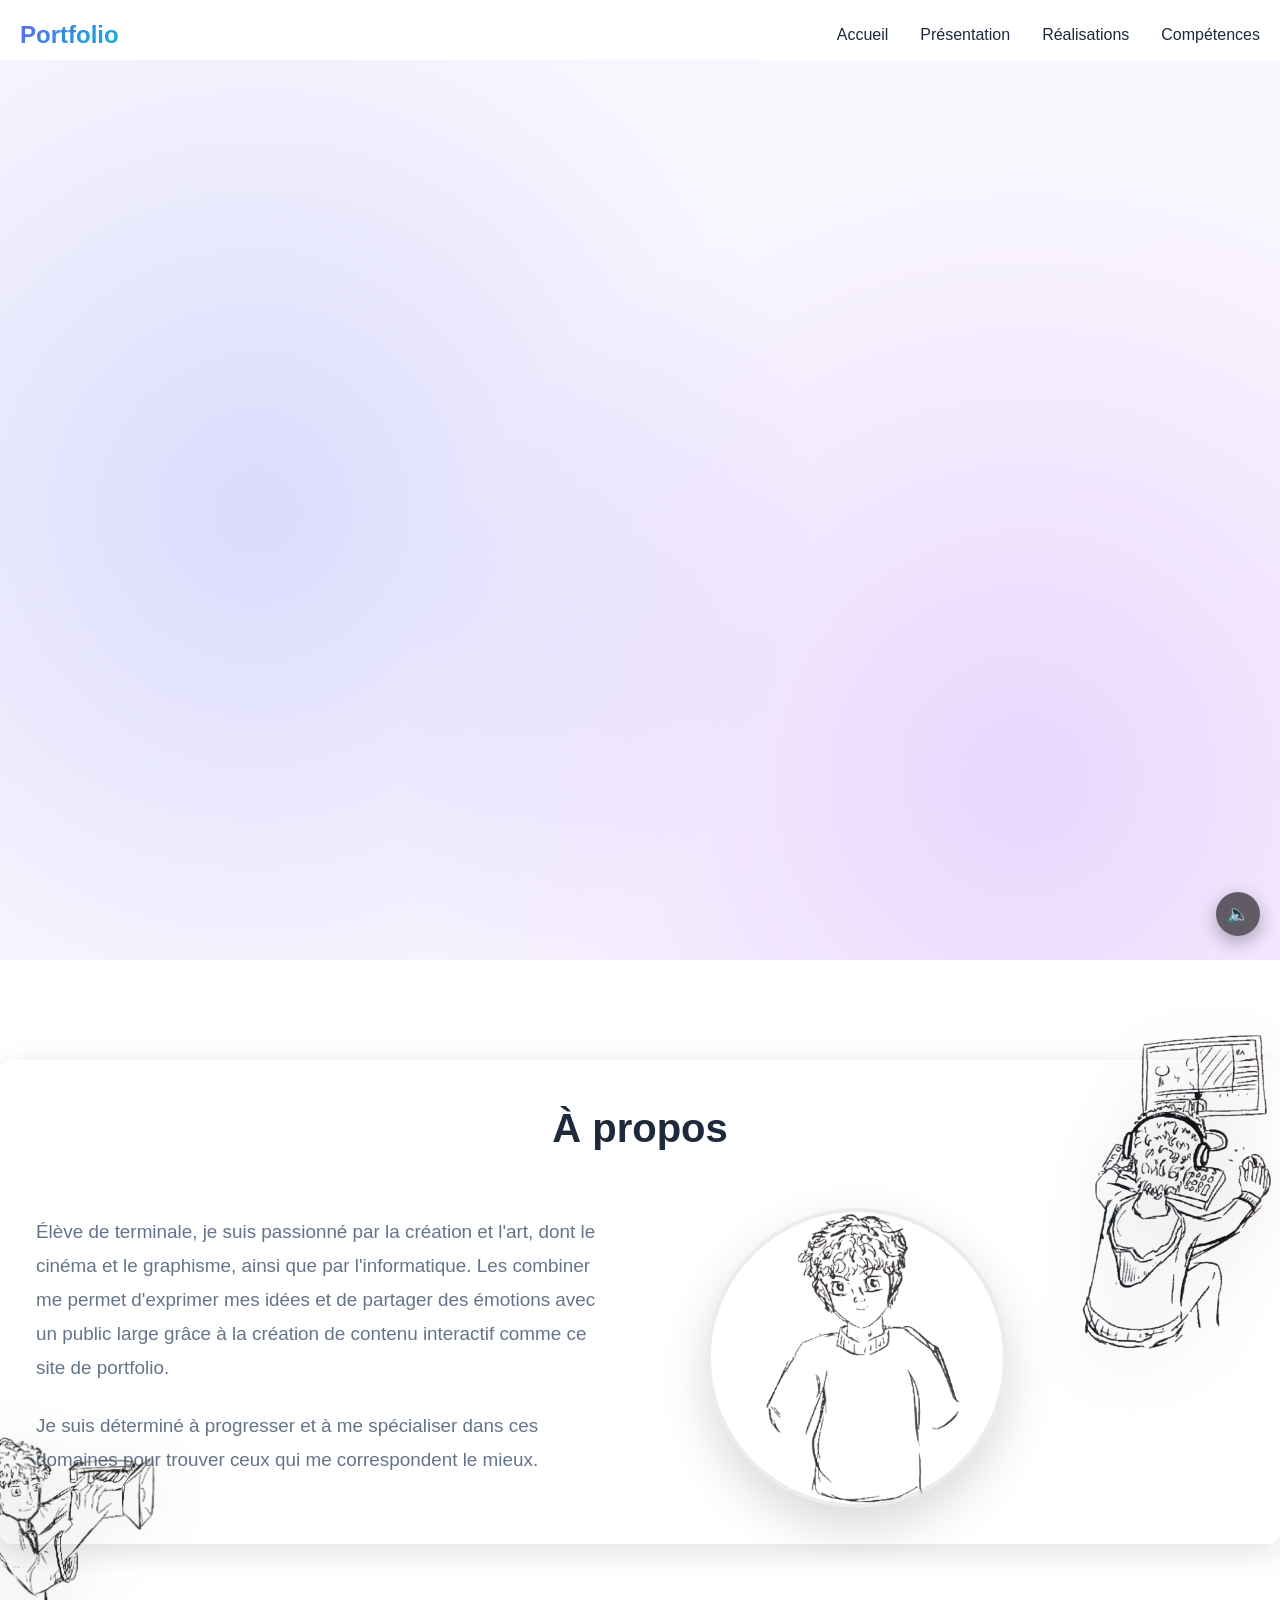
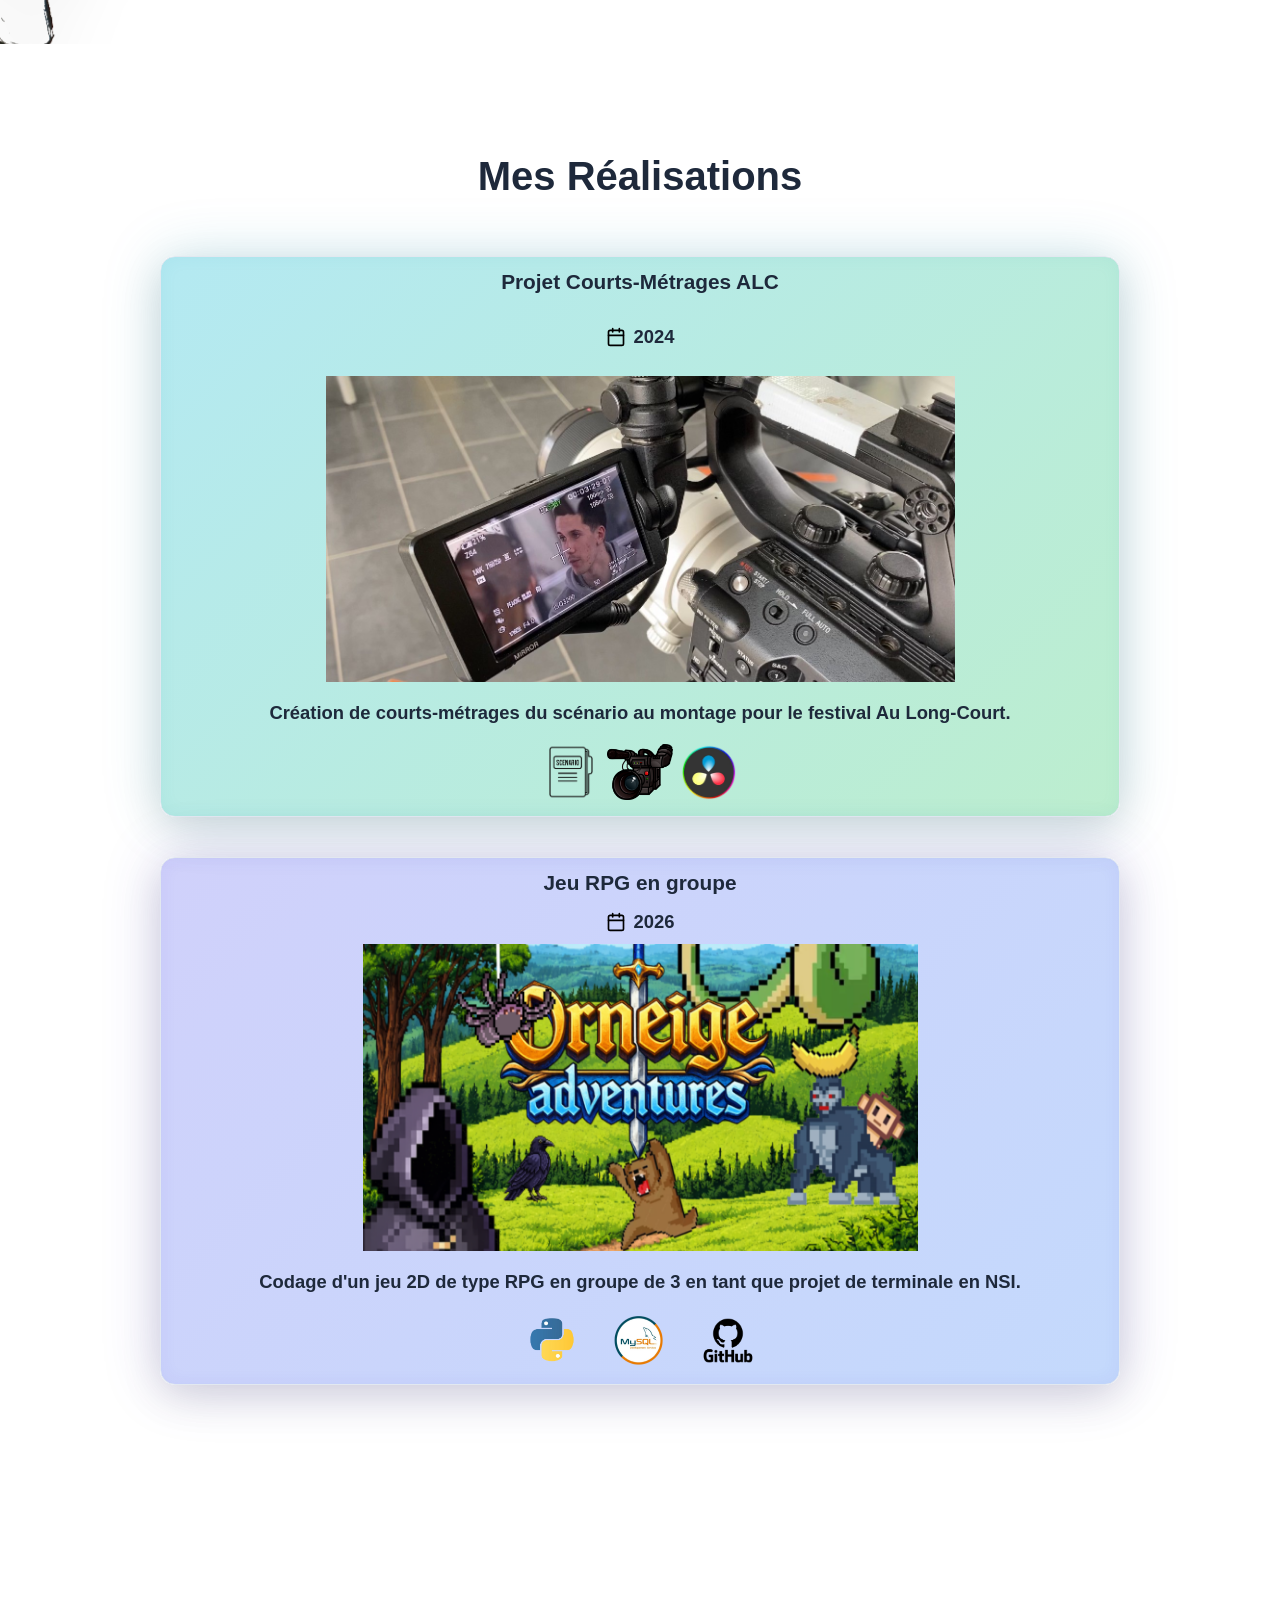
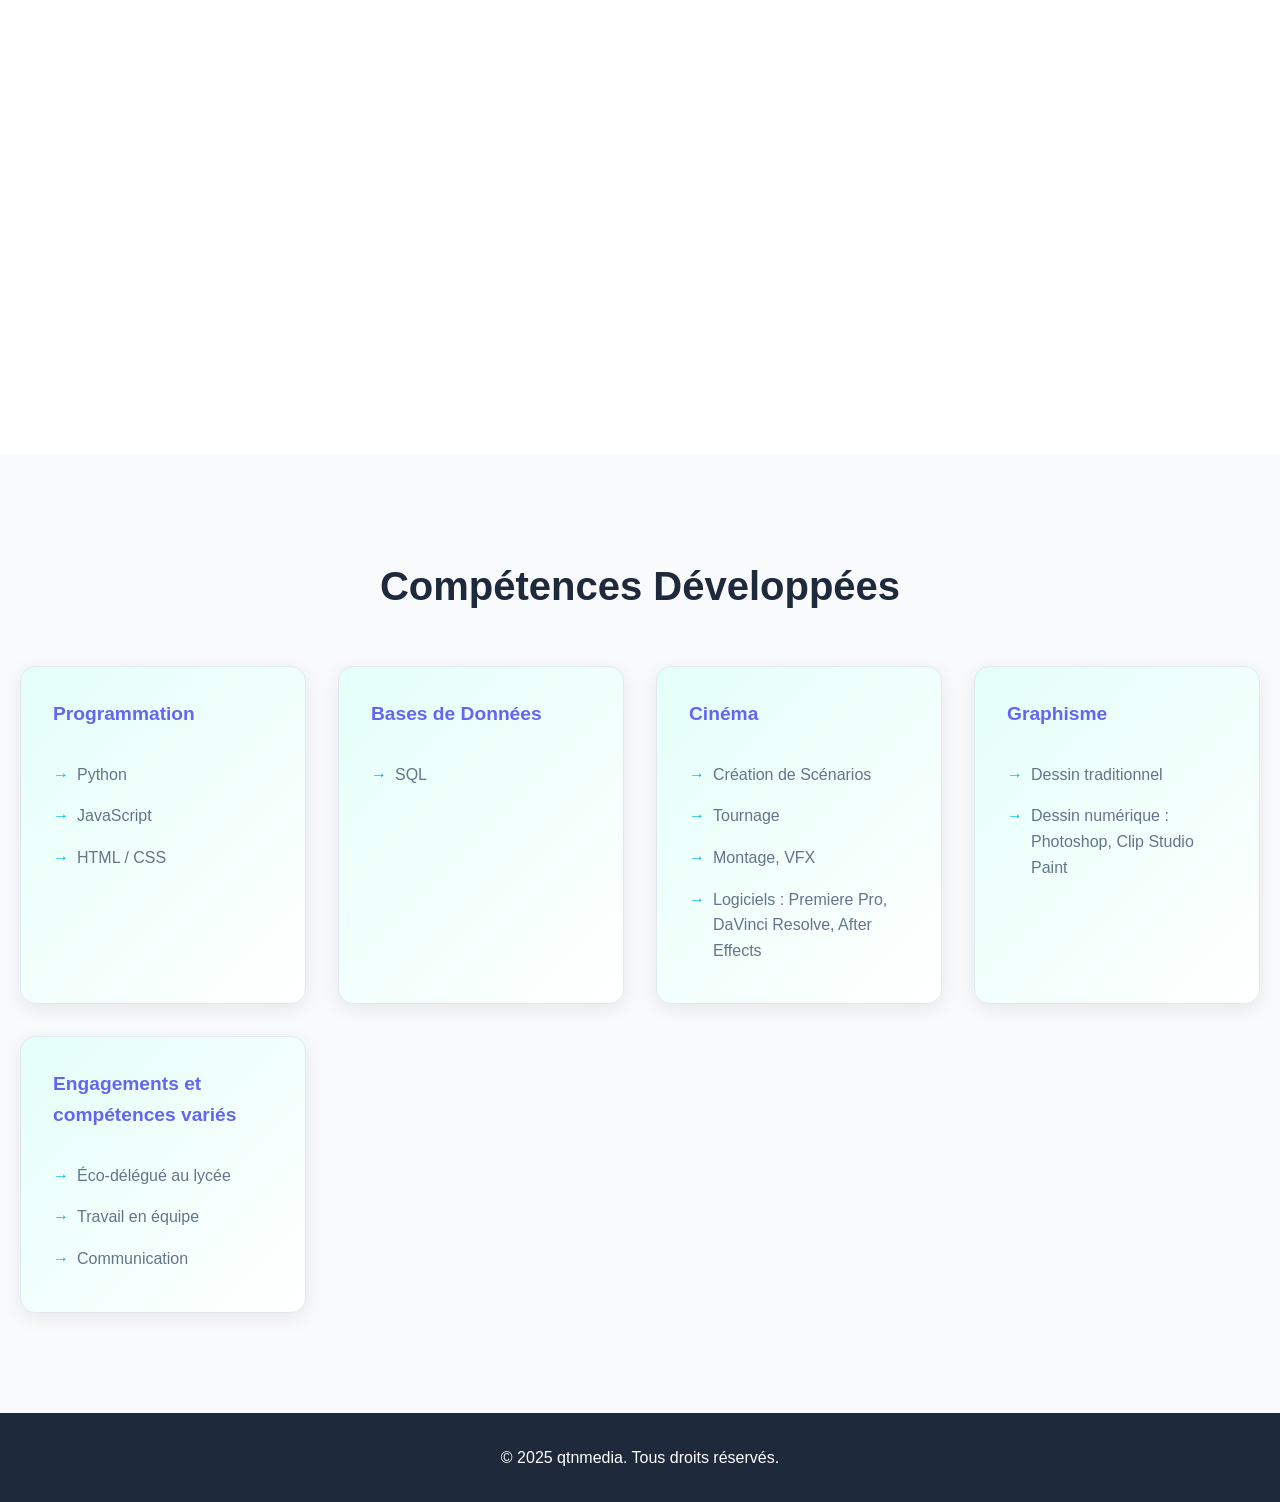
==== commit ea69d5b8: "Update hero video source to MP4 format and enhance video styling for better responsiveness" ====
--- a/index.html
+++ b/index.html
@@ -28,7 +28,7 @@
     <!-- Section Accueil -->
     <section id="accueil" class="hero">
         <video id="heroVideo" class="hero-video" autoplay muted loop playsinline>
-            <source src="assets/videos/video_page_de_garde.mov" type="video/quicktime">
+            <source src="assets/videos/video_page_de_garde.mp4" type="video/mp4">
             Votre navigateur ne supporte pas la balise vidéo.
         </video>
         <button id="muteToggle" class="mute-toggle" aria-pressed="true" title="Activer le son">🔈</button>
--- a/styles.css
+++ b/styles.css
@@ -117,15 +117,37 @@
     background: linear-gradient(135deg, rgba(var(--primary-rgb), 0.05), rgba(var(--accent-rgb), 0.05));
 }
 
-/* Full-bleed background video */
+/* Hero video: show at native resolution (centered), but scale down to fit viewport */
 .hero-video {
+    position: relative;
+    display: block;
+    margin: 0 auto;
+    width: auto;
+    height: auto !important;
+    /* Reduced size: a bit narrower and lower height */
+    max-width: 80%;
+    max-height: 65vh;
+    object-fit: contain;
+    z-index: 0;
+}
+
+/* If you want the original full-bleed behaviour, add the class `full-bleed` to the section */
+.hero.full-bleed .hero-video {
     position: absolute;
     top: 0;
     left: 0;
     width: 100%;
     height: 100%;
     object-fit: cover;
-    z-index: 0;
+}
+
+/* Responsive: make video smaller on narrow screens */
+@media (max-width: 900px) {
+    .hero-video {
+        max-width: 95%;
+        max-height: 45vh;
+        height: auto !important;
+    }
 }
 
 /* Mute toggle button overlay */
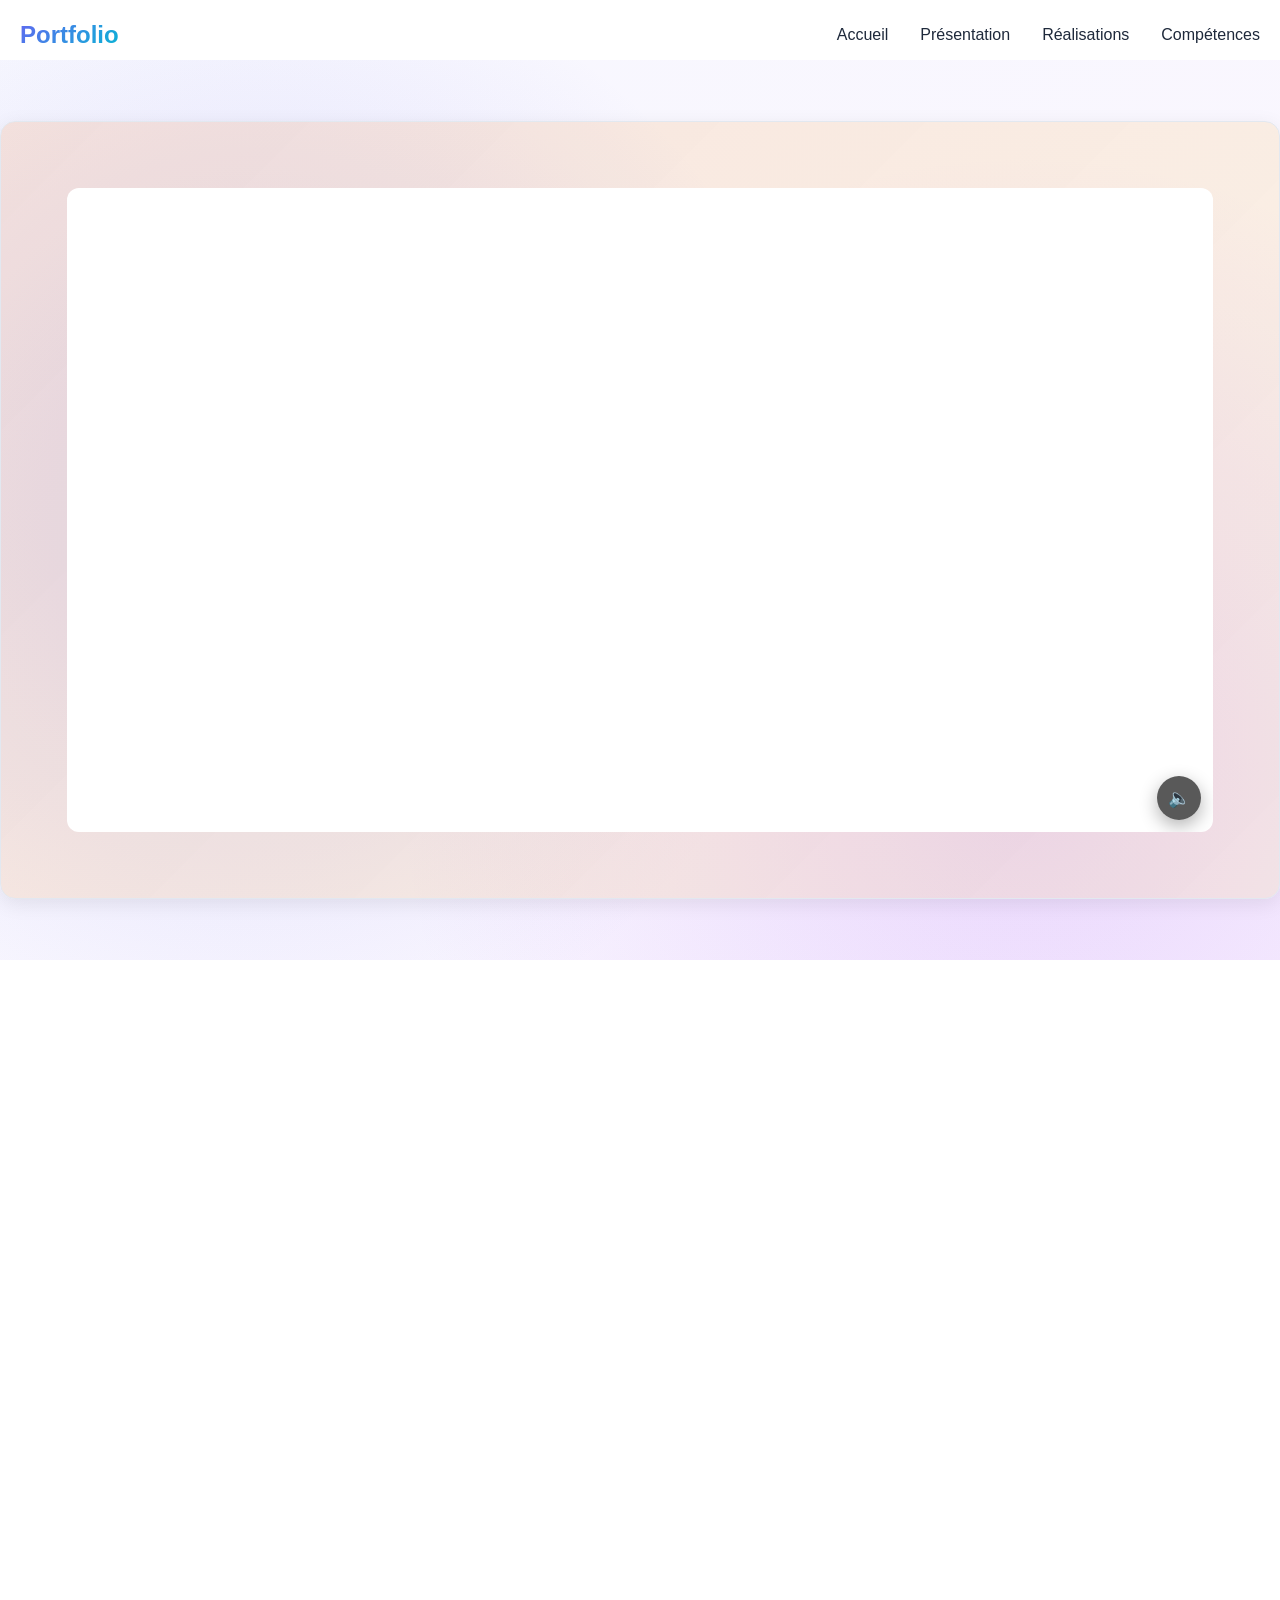
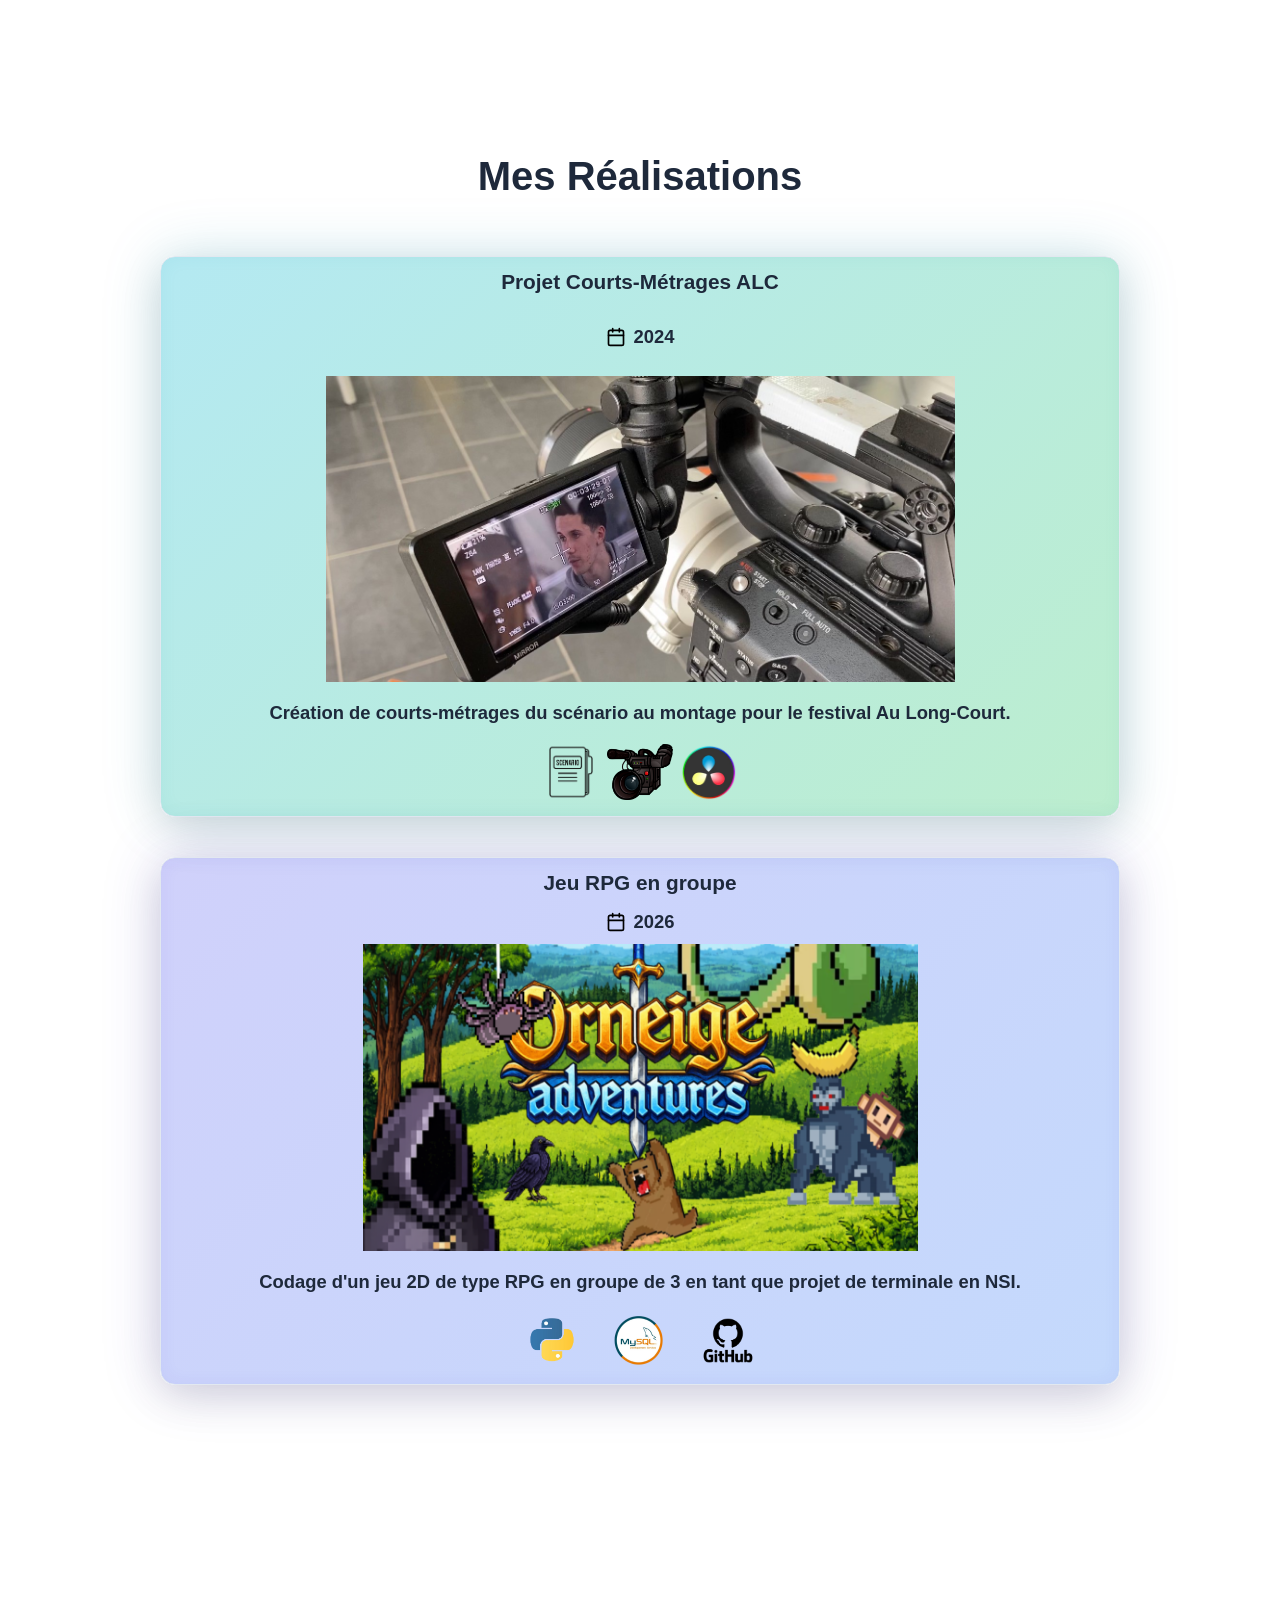
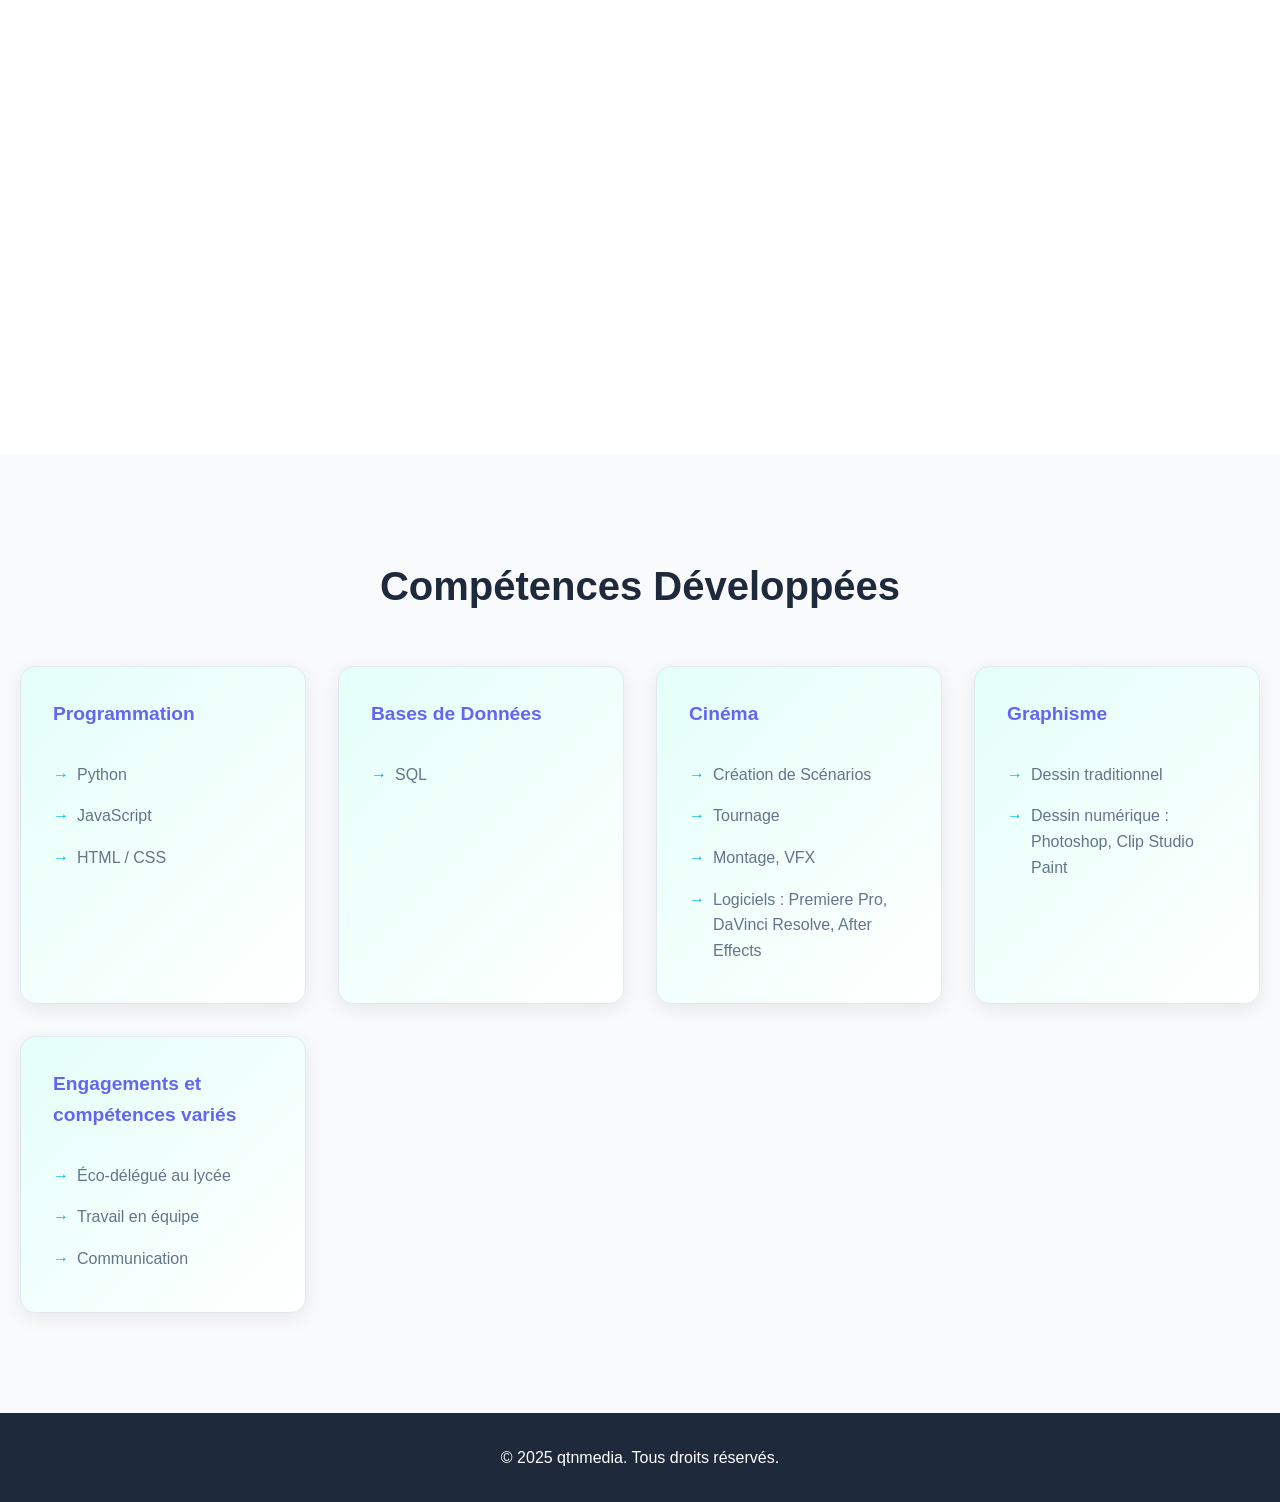
==== commit 21346dcc: "Refactor hero video section: add video wrapper and inner panel for improved styling and responsivene" ====
--- a/index.html
+++ b/index.html
@@ -27,11 +27,16 @@
 
     <!-- Section Accueil -->
     <section id="accueil" class="hero">
-        <video id="heroVideo" class="hero-video" autoplay muted loop playsinline>
-            <source src="assets/videos/video_page_de_garde.mp4" type="video/mp4">
-            Votre navigateur ne supporte pas la balise vidéo.
-        </video>
-        <button id="muteToggle" class="mute-toggle" aria-pressed="true" title="Activer le son">🔈</button>
+        <div class="video-wrapper video-card">
+            <div class="video-inner">
+                <video id="heroVideo" class="hero-video" autoplay muted loop playsinline>
+                    <source src="assets/videos/video_page_de_garde.webm" type="video/webm">
+                    <source src="assets/videos/video_page_de_garde.mp4" type="video/mp4">
+                    Votre navigateur ne supporte pas la balise vidéo.
+                </video>
+                <button id="muteToggle" class="mute-toggle" aria-pressed="true" title="Activer le son">🔈</button>
+            </div>
+        </div>
     </section>
 
     <!-- Section Présentation -->
--- a/styles.css
+++ b/styles.css
@@ -150,13 +150,84 @@
     }
 }
 
-/* Mute toggle button overlay */
-.mute-toggle {
+/* Video wrapper positions the control relative to the video element */
+.video-wrapper {
+    position: relative;
+    display: inline-block;
+    width: -moz-fit-content;
+    width: fit-content;
+    margin: 0 auto; /* center the wrapper inside the hero */
+}
+
+/* ensure the inner white panel is positioning context for the mute button */
+.video-inner {
+    position: relative;
+}
+
+/* Video card: match the visual frame of .project-card
+   Use a full interior gradient and extra padding so the gradient
+   is visible across the whole card interior (not only as a halo). */
+
+.video-card {
+    position: relative;
+    /* orange -> yellow interior gradient (subtle, same scale as project cards) */
+    background: linear-gradient(135deg, rgba(249,115,22,0.14), rgba(250,204,21,0.10));
+    border-radius: 15px; /* match project-card */
+    overflow: hidden;
+    box-shadow: 0 5px 20px rgba(0, 0, 0, 0.08); /* match project-card */
+    border: 1px solid var(--border-color);
+    display: block;
+    width: 100%;
+    max-width: 1600px; /* adjusted between previous values */
+    margin: 0 auto; /* center */
+    transition: box-shadow 0.25s ease, transform 0.25s ease, border-color 0.25s ease;
+    padding: 66px; /* colored frame thickness (moderated) */
+}
+
+/* Inner white panel that holds the video itself */
+.video-card .video-inner {
+    background: white;
+    border-radius: 12px;
+    overflow: hidden;
+    display: flex;
+    align-items: center;
+    justify-content: center;
+    width: 100%;
+    height: auto;
+    aspect-ratio: 16/9; /* keep a consistent video card ratio */
+    padding: 0;
+}
+
+.video-card .hero-video {
+    display: block;
+    width: 100%;
+    height: auto !important;
+    max-width: 100%;
+    max-height: 100%;
+    object-fit: contain; /* preserve full video proportions */
+    transform: none;
+}
+
+/* Hover effect: stronger glow and lift */
+.video-card:hover {
+    box-shadow: var(--shadow-lg), 0 0 120px rgba(249,115,22,0.22);
+    border-color: rgba(249,115,22,0.35);
+    transform: translateY(-8px);
+}
+
+/* Ensure video and button sit above the gradient background */
+.video-card > * {
+    position: relative;
+    z-index: 2;
+}
+
+/* Mute toggle button anchored to the inner white panel (bottom-right of small frame) */
+.video-inner .mute-toggle {
     position: absolute;
-    right: 20px;
-    bottom: 24px;
-    z-index: 3;
-    background: rgba(0,0,0,0.6);
+    right: 12px;
+    bottom: 12px;
+    z-index: 4;
+    background: rgba(0,0,0,0.65);
     color: #fff;
     border: none;
     width: 44px;
@@ -170,10 +241,14 @@
     box-shadow: 0 6px 18px rgba(0,0,0,0.3);
 }
 
-.mute-toggle:focus { outline: 2px solid rgba(var(--primary-rgb),0.6); }
+.video-inner .mute-toggle:focus { outline: 2px solid rgba(var(--primary-rgb),0.6); }
+
+@media (max-width: 900px) {
+    .video-inner .mute-toggle { right: 10px; bottom: 10px; }
+}
 
 @media (max-width: 640px) {
-    .mute-toggle { right: 12px; bottom: 16px; width: 40px; height: 40px; }
+    .video-inner .mute-toggle { right: 8px; bottom: 8px; width: 40px; height: 40px; }
 }
 
 .hero::before {
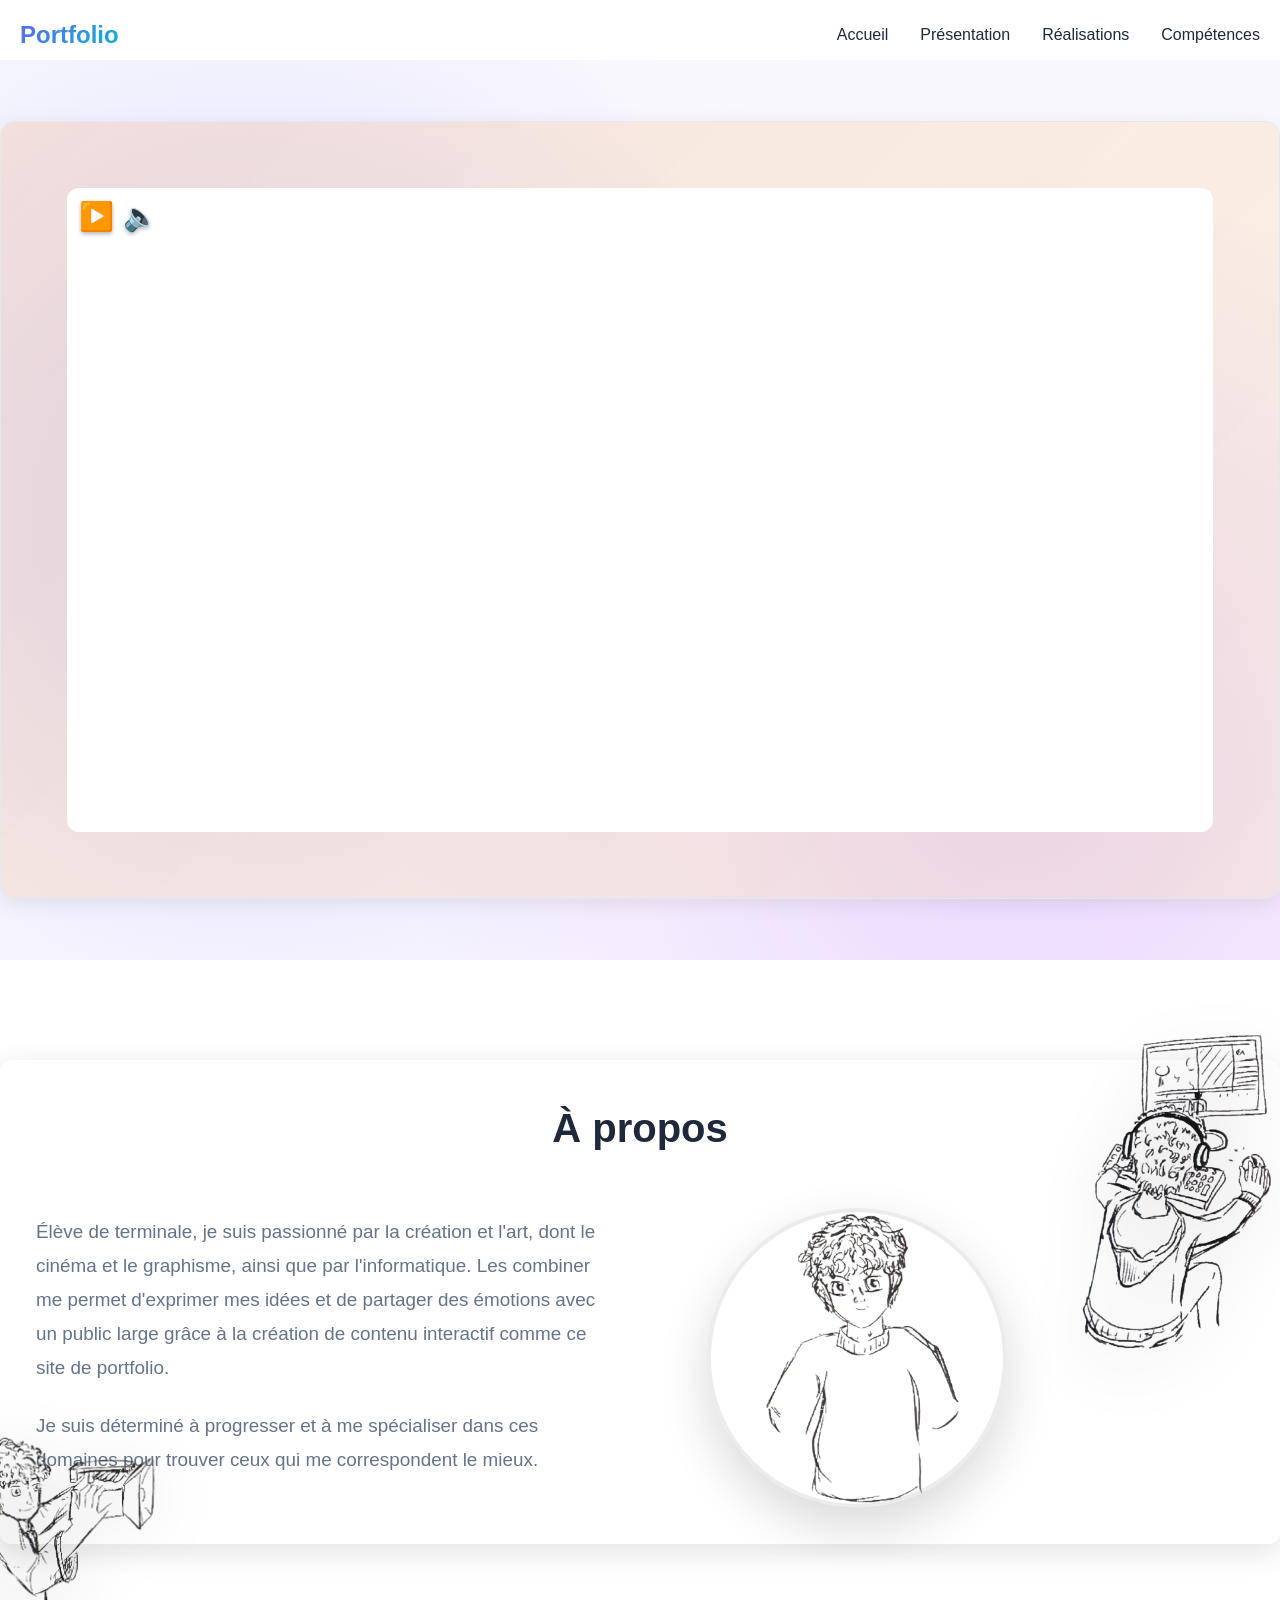
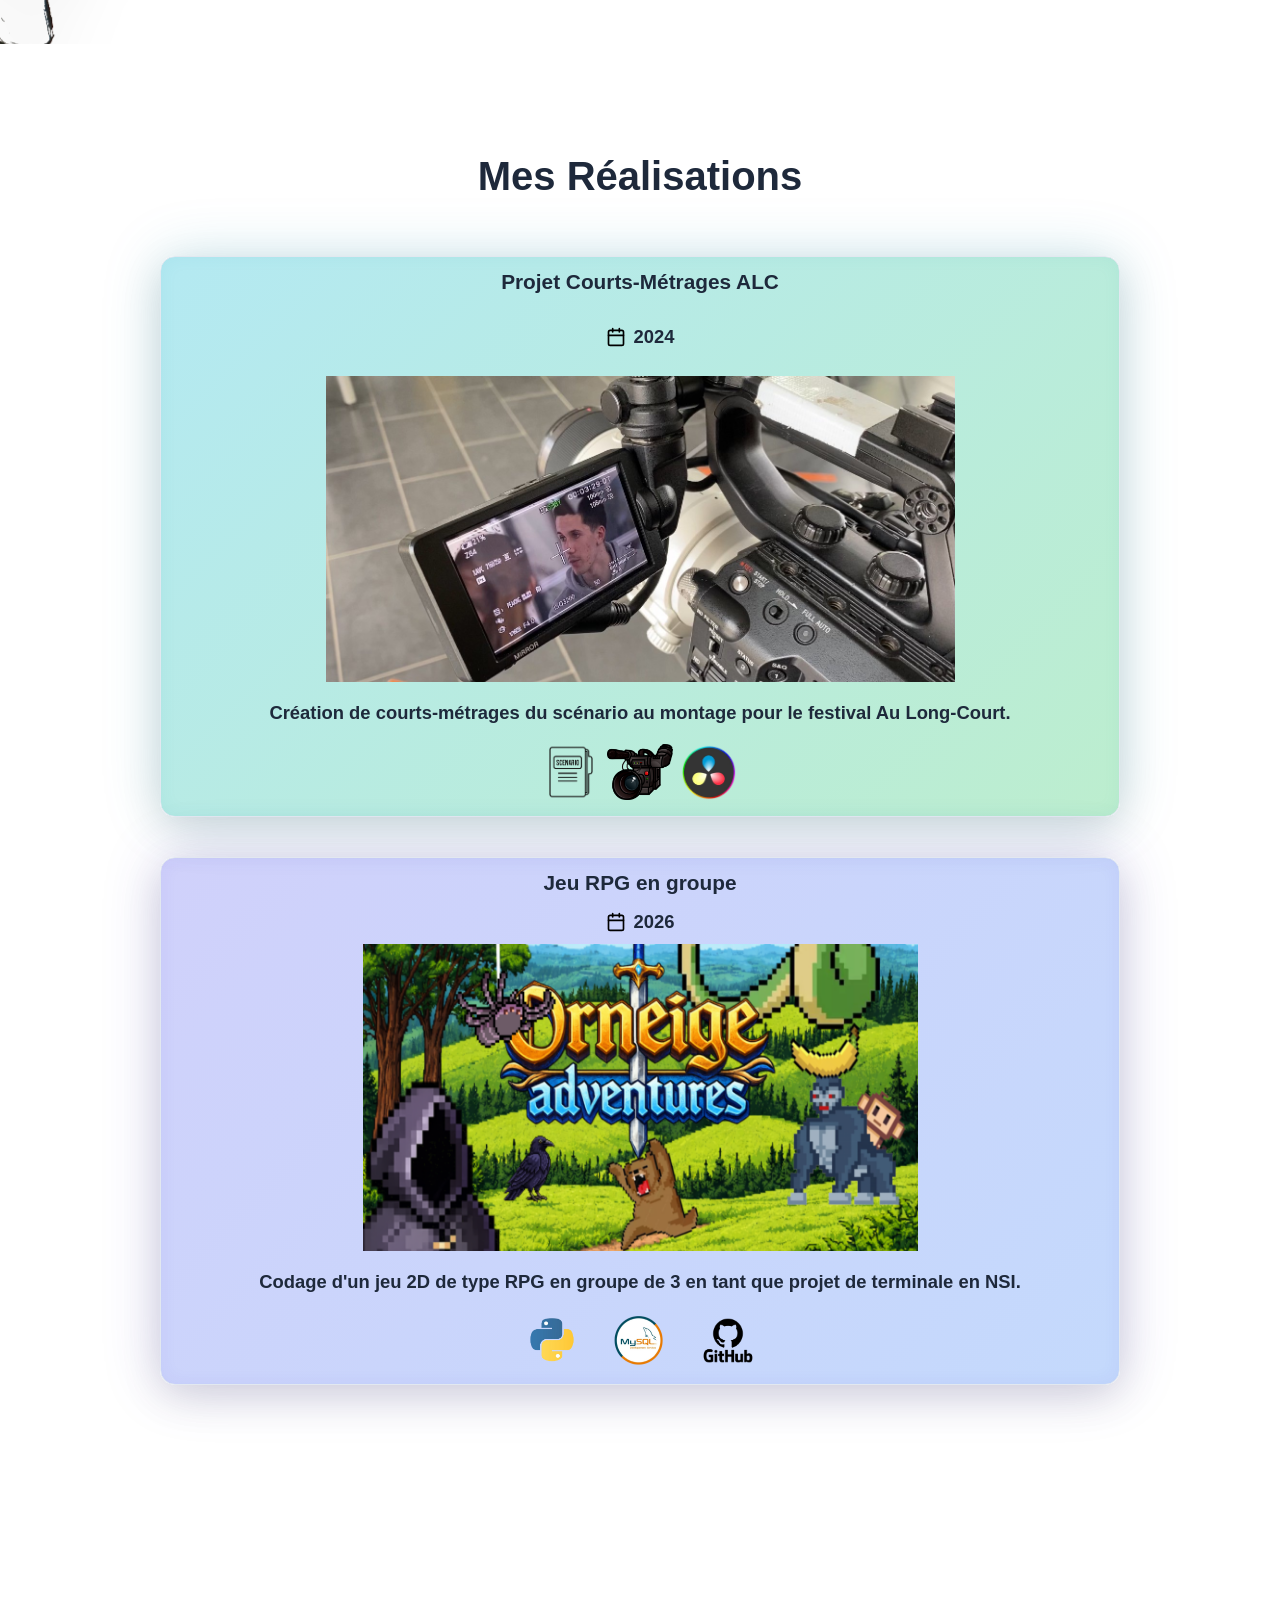
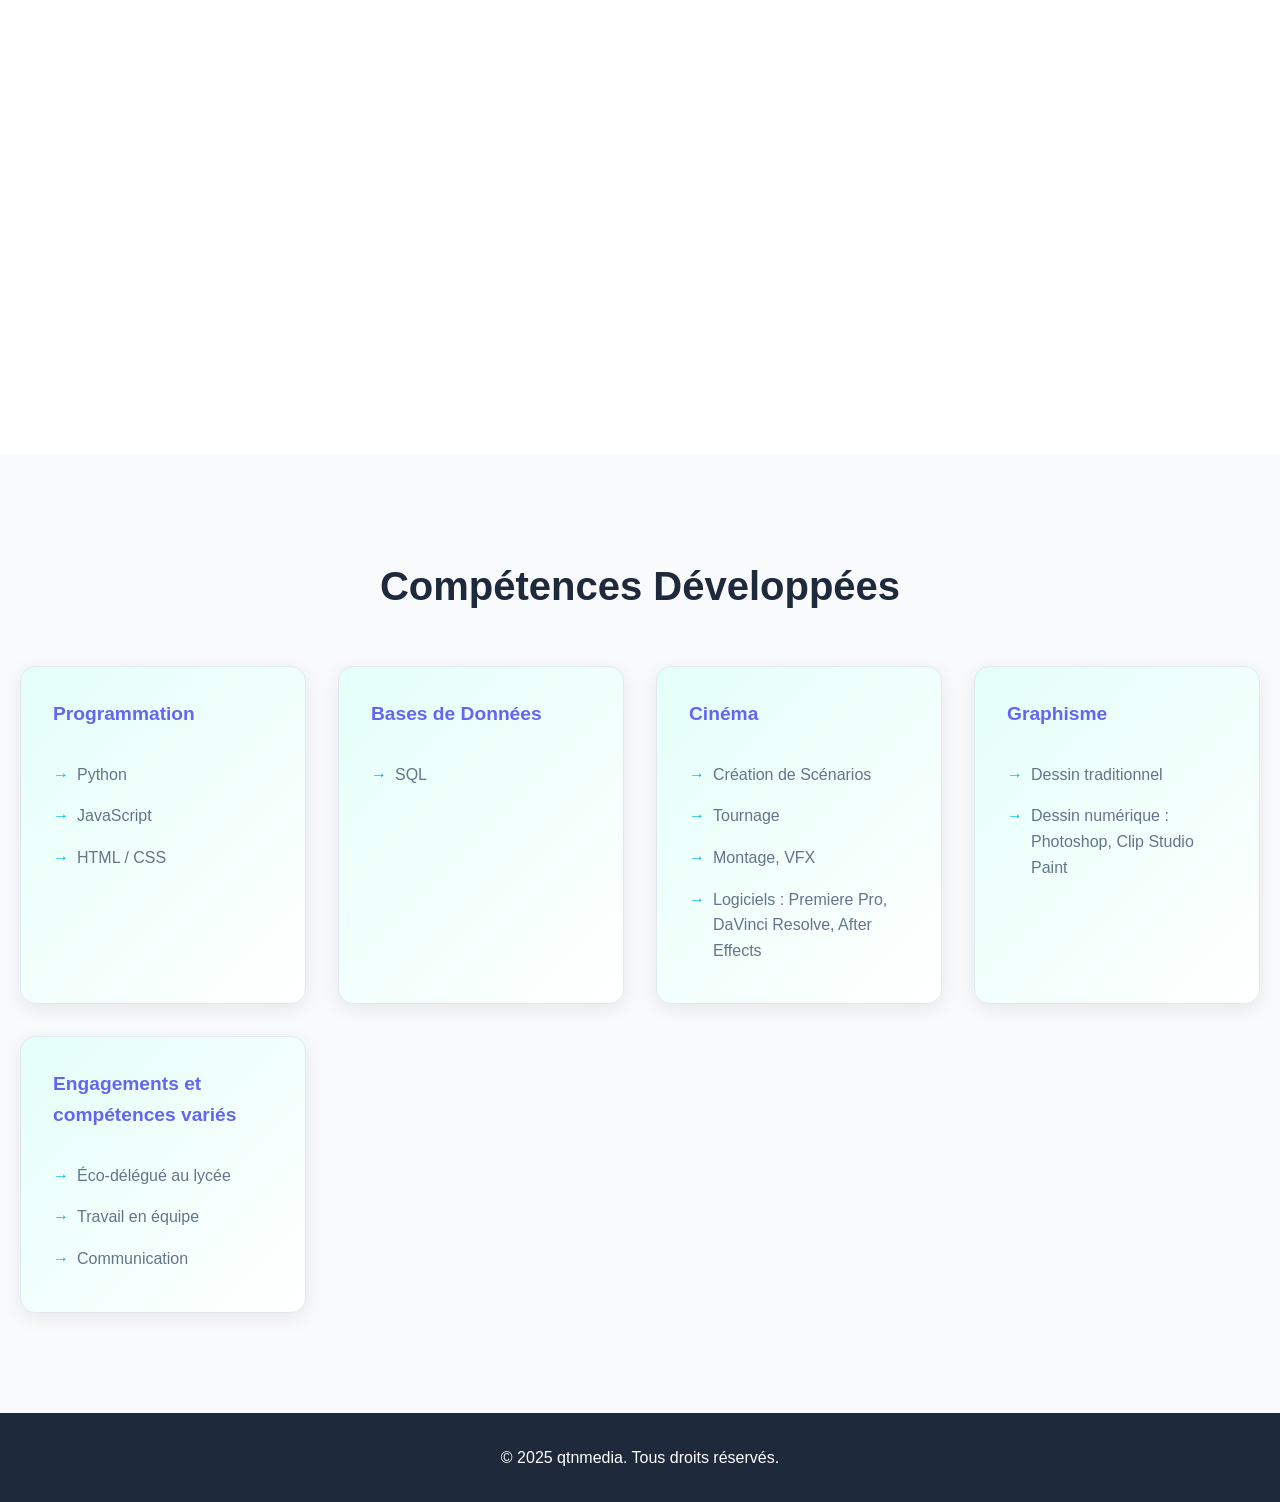
==== commit 62523919: "fix player video" ====
--- a/index.html
+++ b/index.html
@@ -29,10 +29,9 @@
     <section id="accueil" class="hero">
         <div class="video-wrapper video-card">
             <div class="video-inner">
+                <button id="playToggle" class="play-toggle" aria-pressed="false" title="Lire la vidéo">▶️</button>
                 <video id="heroVideo" class="hero-video" autoplay muted loop playsinline>
-                    <source src="assets/videos/video_page_de_garde.webm" type="video/webm">
                     <source src="assets/videos/video_page_de_garde.mp4" type="video/mp4">
-                    Votre navigateur ne supporte pas la balise vidéo.
                 </video>
                 <button id="muteToggle" class="mute-toggle" aria-pressed="true" title="Activer le son">🔈</button>
             </div>
@@ -105,8 +104,6 @@
                         <img src="assets/icons/clip_studio_paint.png" alt="Clip Studio Paint" class="tag-image">
                     </div>
                 </a>
-
-                <!-- Removed two placeholder project cards (Intelligence Artificielle, Plateforme Collaborative) -->
             </div>
         </div>
     </section>
--- a/styles.css
+++ b/styles.css
@@ -221,34 +221,64 @@
     z-index: 2;
 }
 
-/* Mute toggle button anchored to the inner white panel (bottom-right of small frame) */
+/* Mute toggle button anchored to the inner white panel (top-left of small frame, right of play button) */
 .video-inner .mute-toggle {
     position: absolute;
-    right: 12px;
-    bottom: 12px;
+    left: 56px;
+    top: 12px;
     z-index: 4;
-    background: rgba(0,0,0,0.65);
+    background: none;
     color: #fff;
     border: none;
-    width: 44px;
-    height: 44px;
-    border-radius: 50%;
+    font-size: 28px;
+    cursor: pointer;
+    padding: 0;
+    width: auto;
+    height: auto;
     display: flex;
     align-items: center;
     justify-content: center;
-    font-size: 18px;
+    text-shadow: 0 2px 4px rgba(0,0,0,0.3);
+    transition: opacity 0.2s ease;
+}
+
+.video-inner .mute-toggle:hover {
+    opacity: 0.8;
+}
+
+/* Play toggle button anchored to the inner white panel (top-left of small frame) */
+.video-inner .play-toggle {
+    position: absolute;
+    left: 12px;
+    top: 12px;
+    z-index: 4;
+    background: none;
+    color: #fff;
+    border: none;
+    font-size: 28px;
     cursor: pointer;
-    box-shadow: 0 6px 18px rgba(0,0,0,0.3);
-}
-
-.video-inner .mute-toggle:focus { outline: 2px solid rgba(var(--primary-rgb),0.6); }
+    padding: 0;
+    width: auto;
+    height: auto;
+    display: flex;
+    align-items: center;
+    justify-content: center;
+    text-shadow: 0 2px 4px rgba(0,0,0,0.3);
+    transition: opacity 0.2s ease;
+}
+
+.video-inner .play-toggle:hover {
+    opacity: 0.8;
+}
 
 @media (max-width: 900px) {
-    .video-inner .mute-toggle { right: 10px; bottom: 10px; }
+    .video-inner .mute-toggle { left: 50px; top: 10px; font-size: 24px; }
+    .video-inner .play-toggle { left: 10px; top: 10px; font-size: 24px; }
 }
 
 @media (max-width: 640px) {
-    .video-inner .mute-toggle { right: 8px; bottom: 8px; width: 40px; height: 40px; }
+    .video-inner .mute-toggle { left: 46px; top: 8px; font-size: 20px; }
+    .video-inner .play-toggle { left: 8px; top: 8px; font-size: 20px; }
 }
 
 .hero::before {
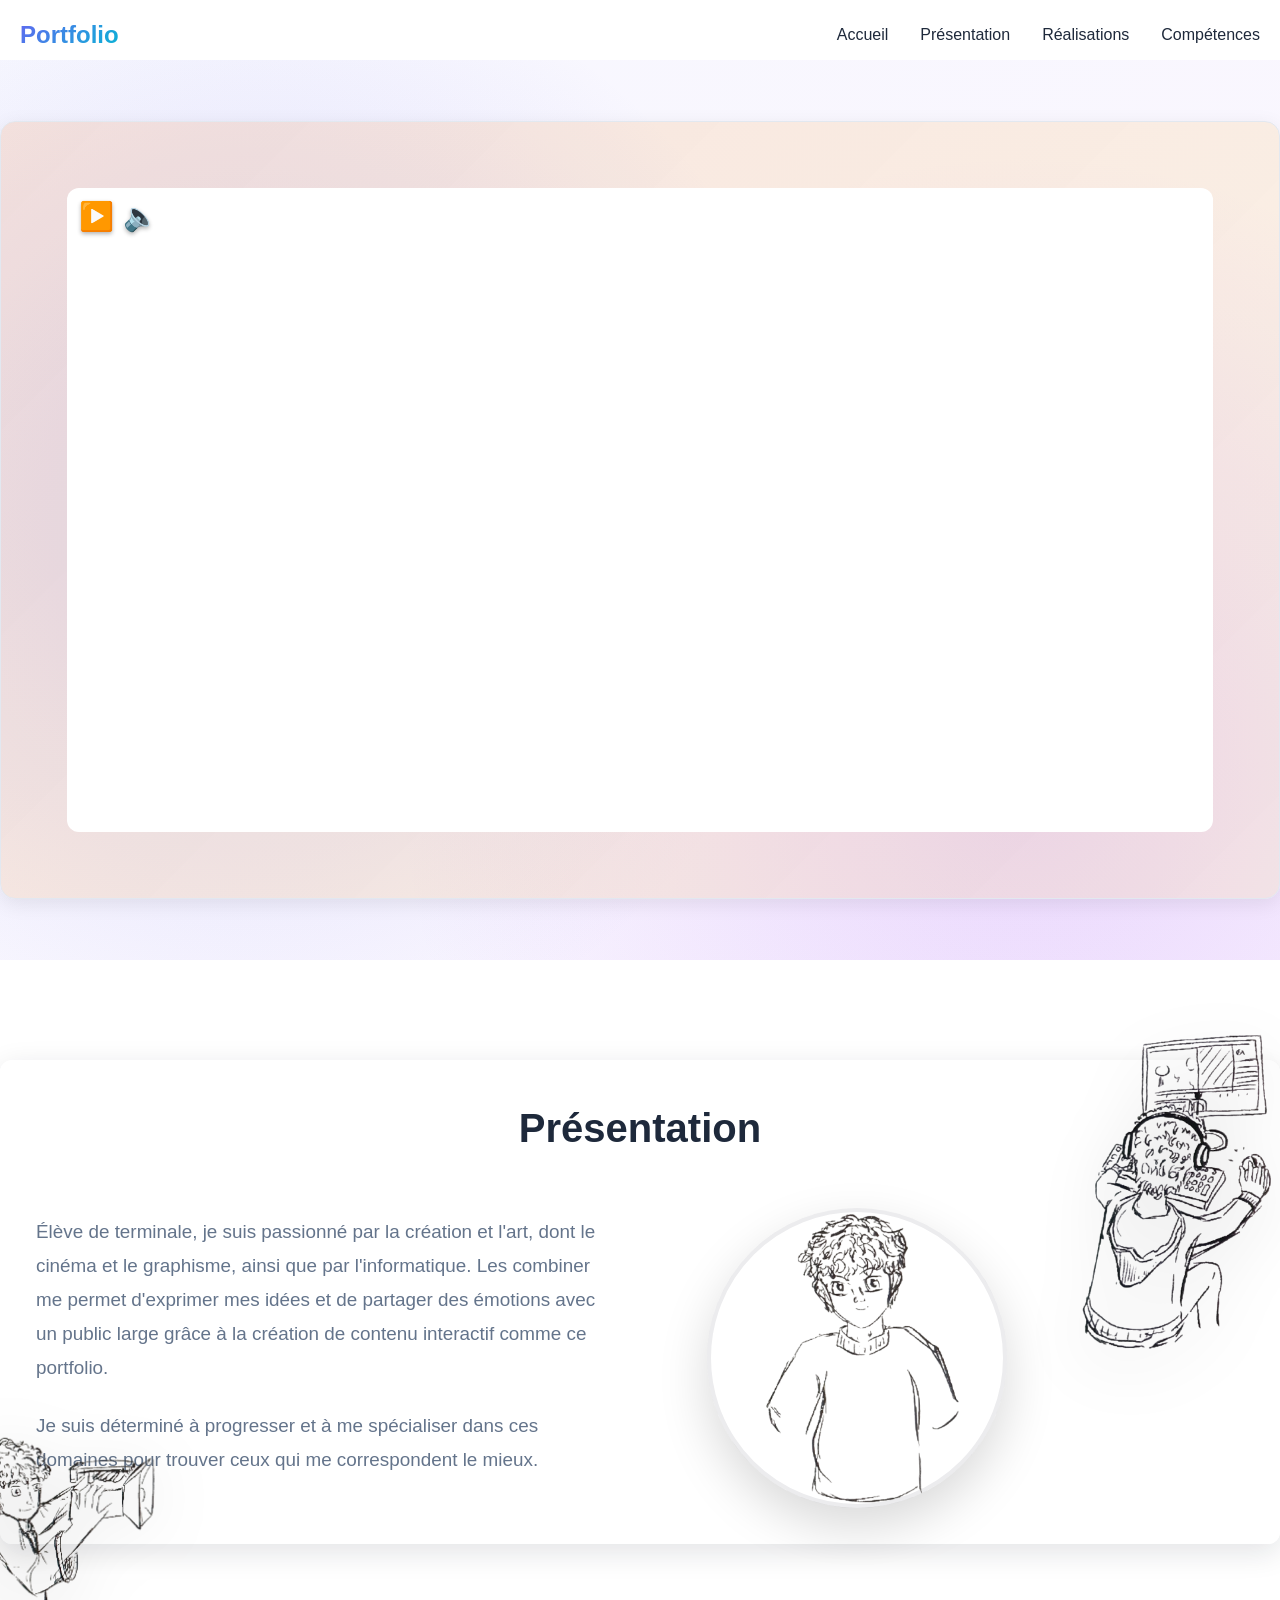
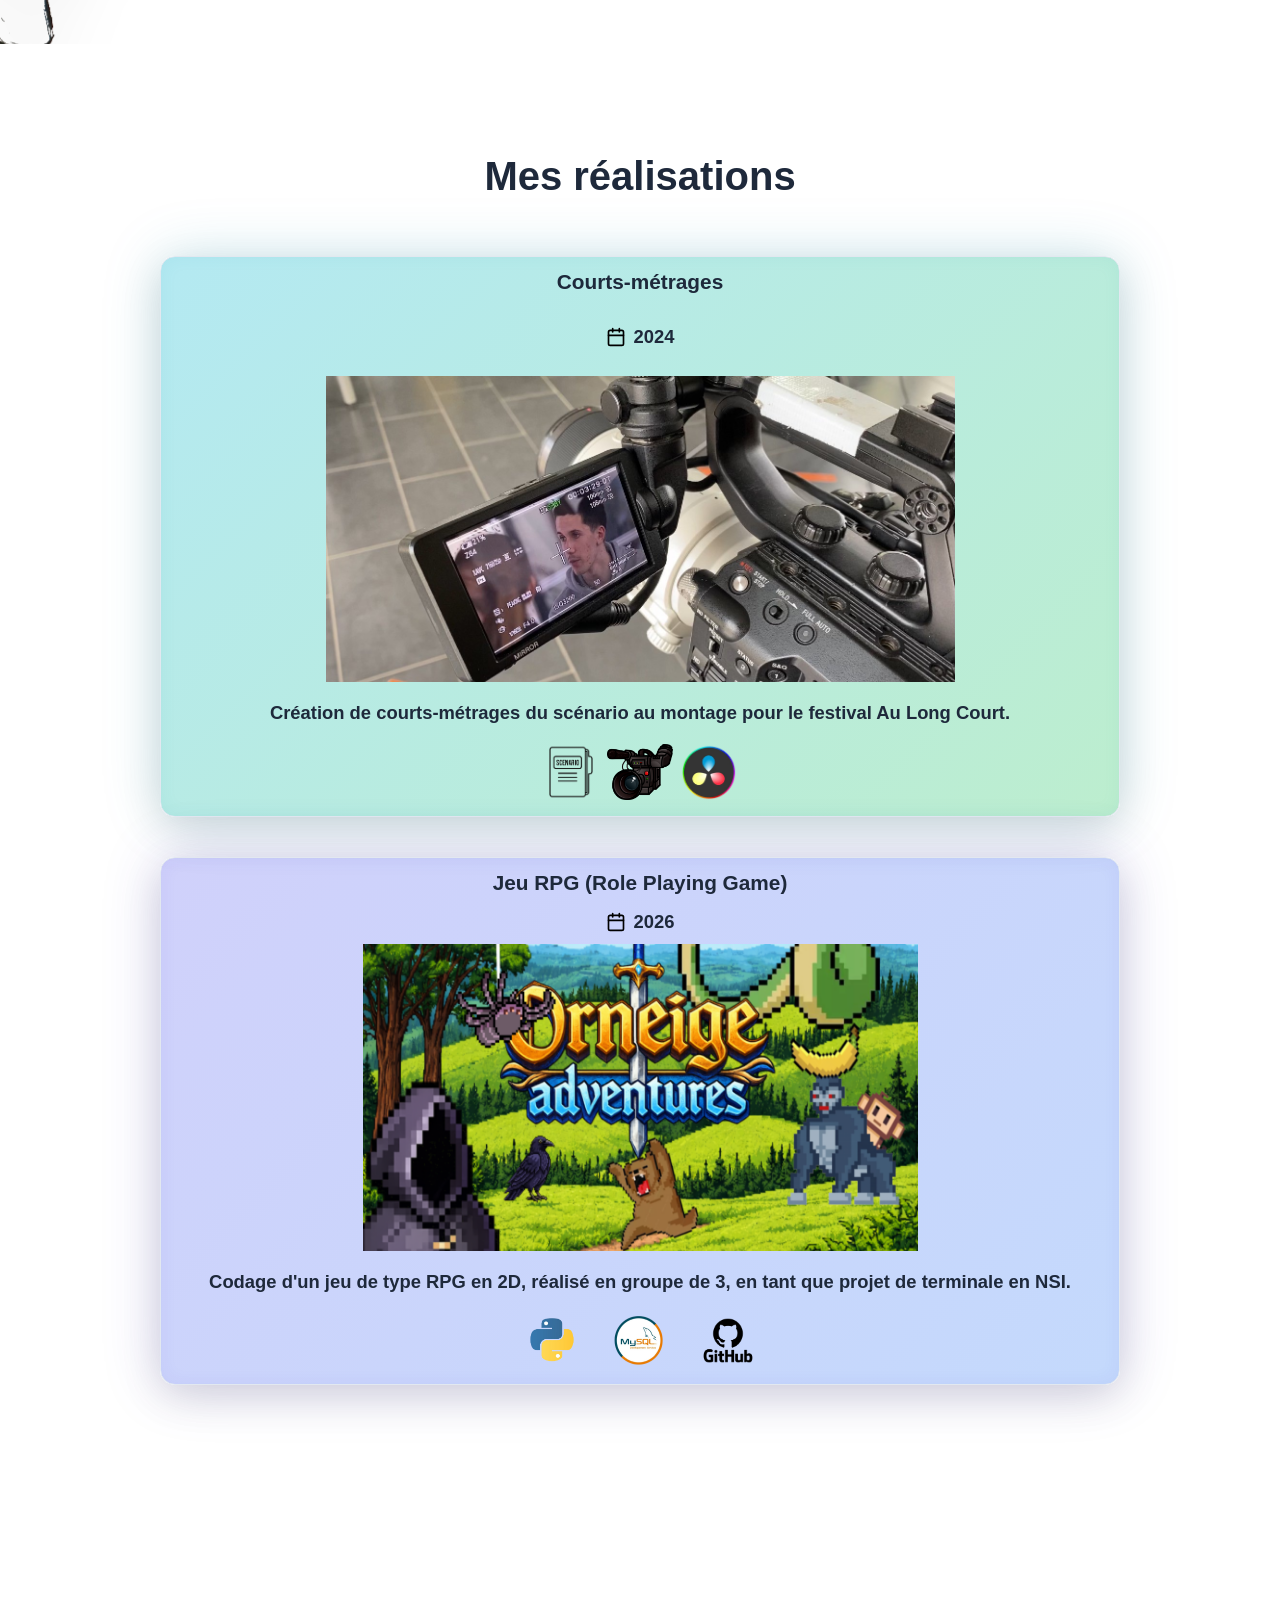
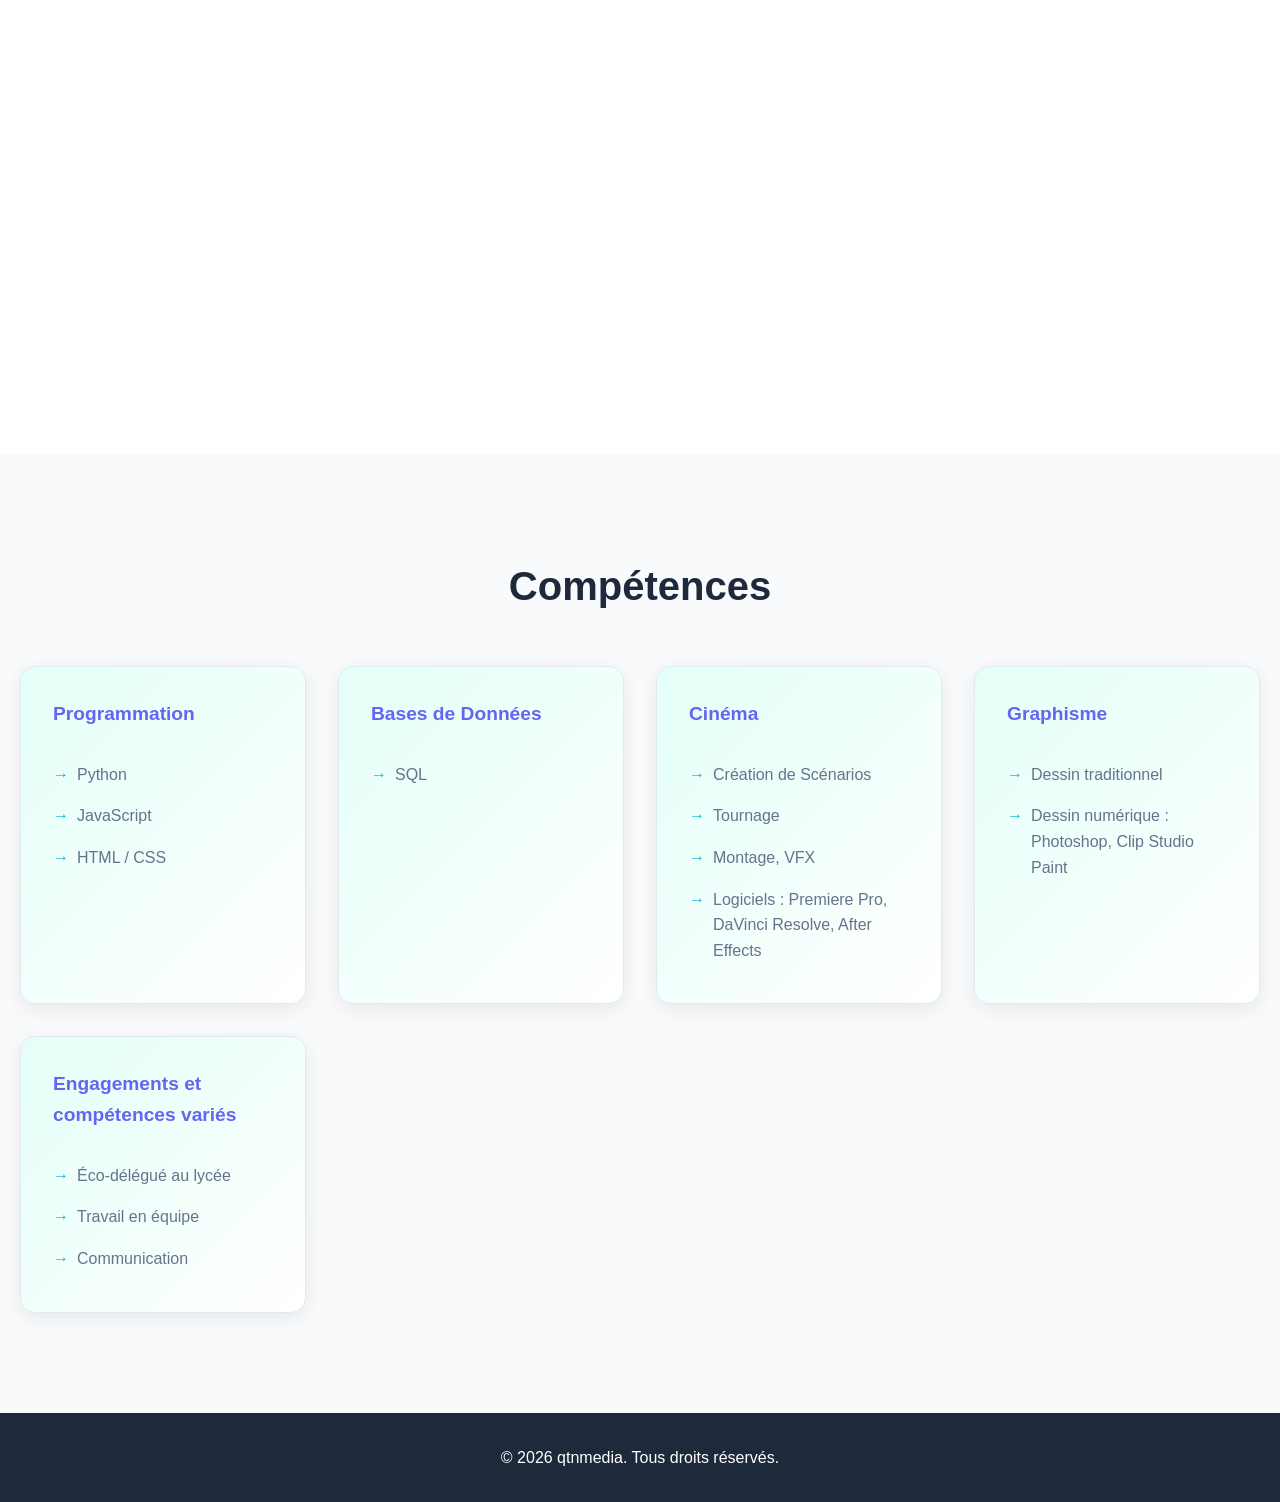
==== commit 221dfe7d: "corrections" ====
--- a/index.html
+++ b/index.html
@@ -41,11 +41,11 @@
     <!-- Section Présentation -->
     <section id="apropos" class="about">
         <div class="container">
-            <h2>À propos</h2>
+            <h2>Présentation</h2>
             <div class="about-content">
                 <div class="about-text">
                     <p>Élève de terminale, je suis passionné par la création et l'art, dont le cinéma et le graphisme, ainsi que par l'informatique. 
-                        Les combiner me permet d'exprimer mes idées et de partager des émotions avec un public large grâce à la création de contenu interactif comme ce site de portfolio.</p>
+                        Les combiner me permet d'exprimer mes idées et de partager des émotions avec un public large grâce à la création de contenu interactif comme ce portfolio.</p>
                     <p>Je suis déterminé à progresser et à me spécialiser dans ces domaines pour trouver ceux qui me correspondent le mieux.</p>
                 </div>
                     <div class="about-image">
@@ -59,16 +59,16 @@
     <!-- Section Réalisations -->
     <section id="projets" class="projects">
         <div class="container">
-            <h2>Mes Réalisations</h2>
+            <h2>Mes réalisations</h2>
             <div class="projects-grid">
                 <a href="project-alc.html" class="project-card">
                     <div class="project-header">
-                        <h3>Projet Courts-Métrages ALC</h3>
+                        <h3>Courts-métrages</h3>
                         <p class="project-date"><img src="assets/icons/calendar.svg" alt="Année" class="date-icon">2024</p>
                     </div>
                     <div class="project-image">
                     </div>
-                    <p>Création de courts-métrages du scénario au montage pour le festival Au Long-Court.</p>
+                    <p>Création de courts-métrages du scénario au montage pour le festival Au Long Court.</p>
                     <div class="project-tags">
                         <img src="assets/icons/Scenario.png" alt="Scénario" class="tag-image">
                         <img src="assets/icons/Camera.png" alt="Camera" class="tag-image">
@@ -78,12 +78,12 @@
                 
                 <a href="project-rpg-game.html" class="project-card">
                     <div class="project-header">
-                        <h3>Jeu RPG en groupe</h3>
+                        <h3>Jeu RPG (Role Playing Game)</h3>
                         <p class="project-date"><img src="assets/icons/calendar.svg" alt="Année" class="date-icon">2026</p>
                     </div>
                     <div class="project-image">
                     </div>
-                    <p>Codage d'un jeu 2D de type RPG en groupe de 3 en tant que projet de terminale en NSI.</p>
+                    <p>Codage d'un jeu de type RPG en 2D, réalisé en groupe de 3, en tant que projet de terminale en NSI.</p>
                     <div class="project-tags">
                         <img src="assets/icons/python.png" alt="Python" class="tag-image">
                         <img src="assets/icons/SQL.png" alt="SQL" class="tag-image">
@@ -111,7 +111,7 @@
     <!-- Section Compétences -->
     <section id="competences" class="competences">
         <div class="container">
-            <h2>Compétences Développées</h2>
+            <h2>Compétences</h2>
             <div class="competences-grid">
                 <div class="competence-category">
                     <h3>Programmation</h3>
@@ -162,7 +162,7 @@
     <!-- Footer -->
     <footer class="footer">
         <div class="container">
-            <p>&copy; 2025 qtnmedia. Tous droits réservés.</p>
+            <p>&copy; 2026 qtnmedia. Tous droits réservés.</p>
         </div>
     </footer>
 
--- a/styles.css
+++ b/styles.css
@@ -1666,9 +1666,9 @@
 }
 
 .video-description {
-    max-width: 600px;
+    max-width: 1000px;
     margin: 0 auto;
-    text-align: center;
+    text-align: justify;
 }
 
 .video-description p {
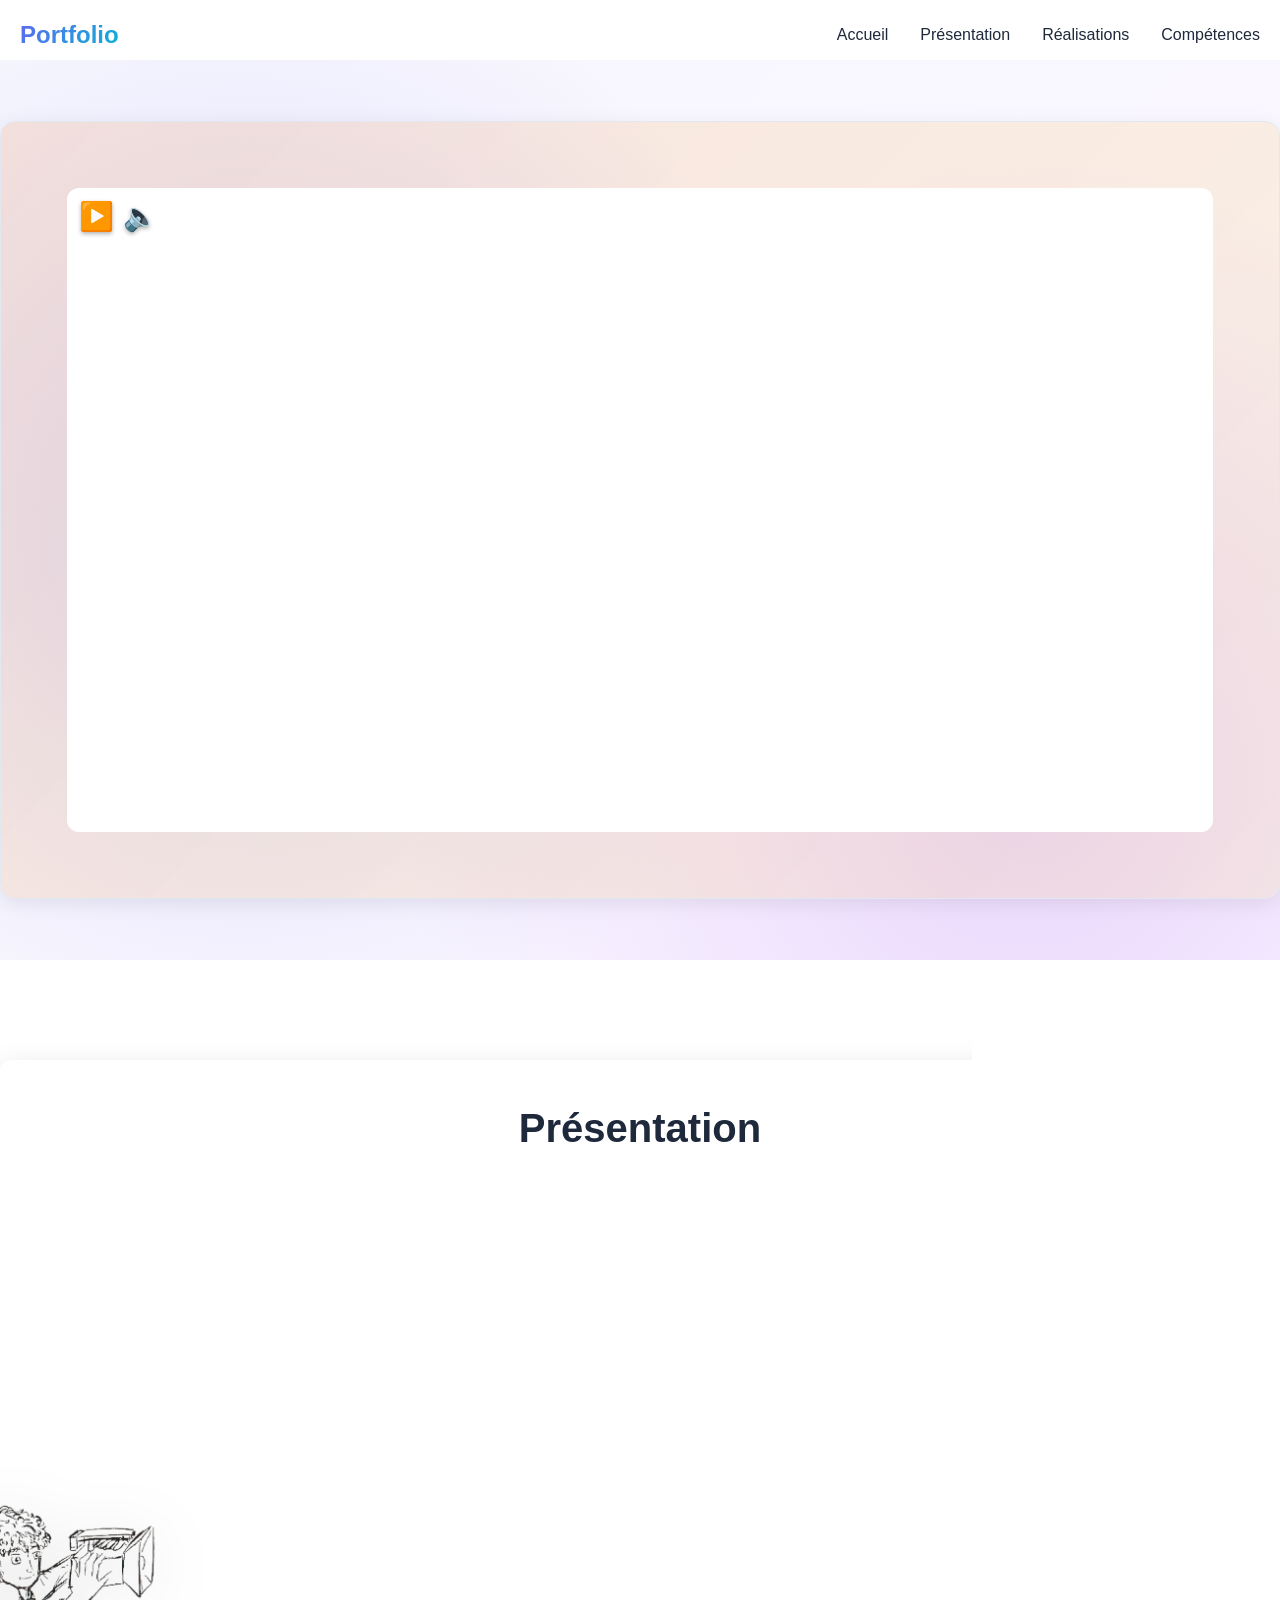
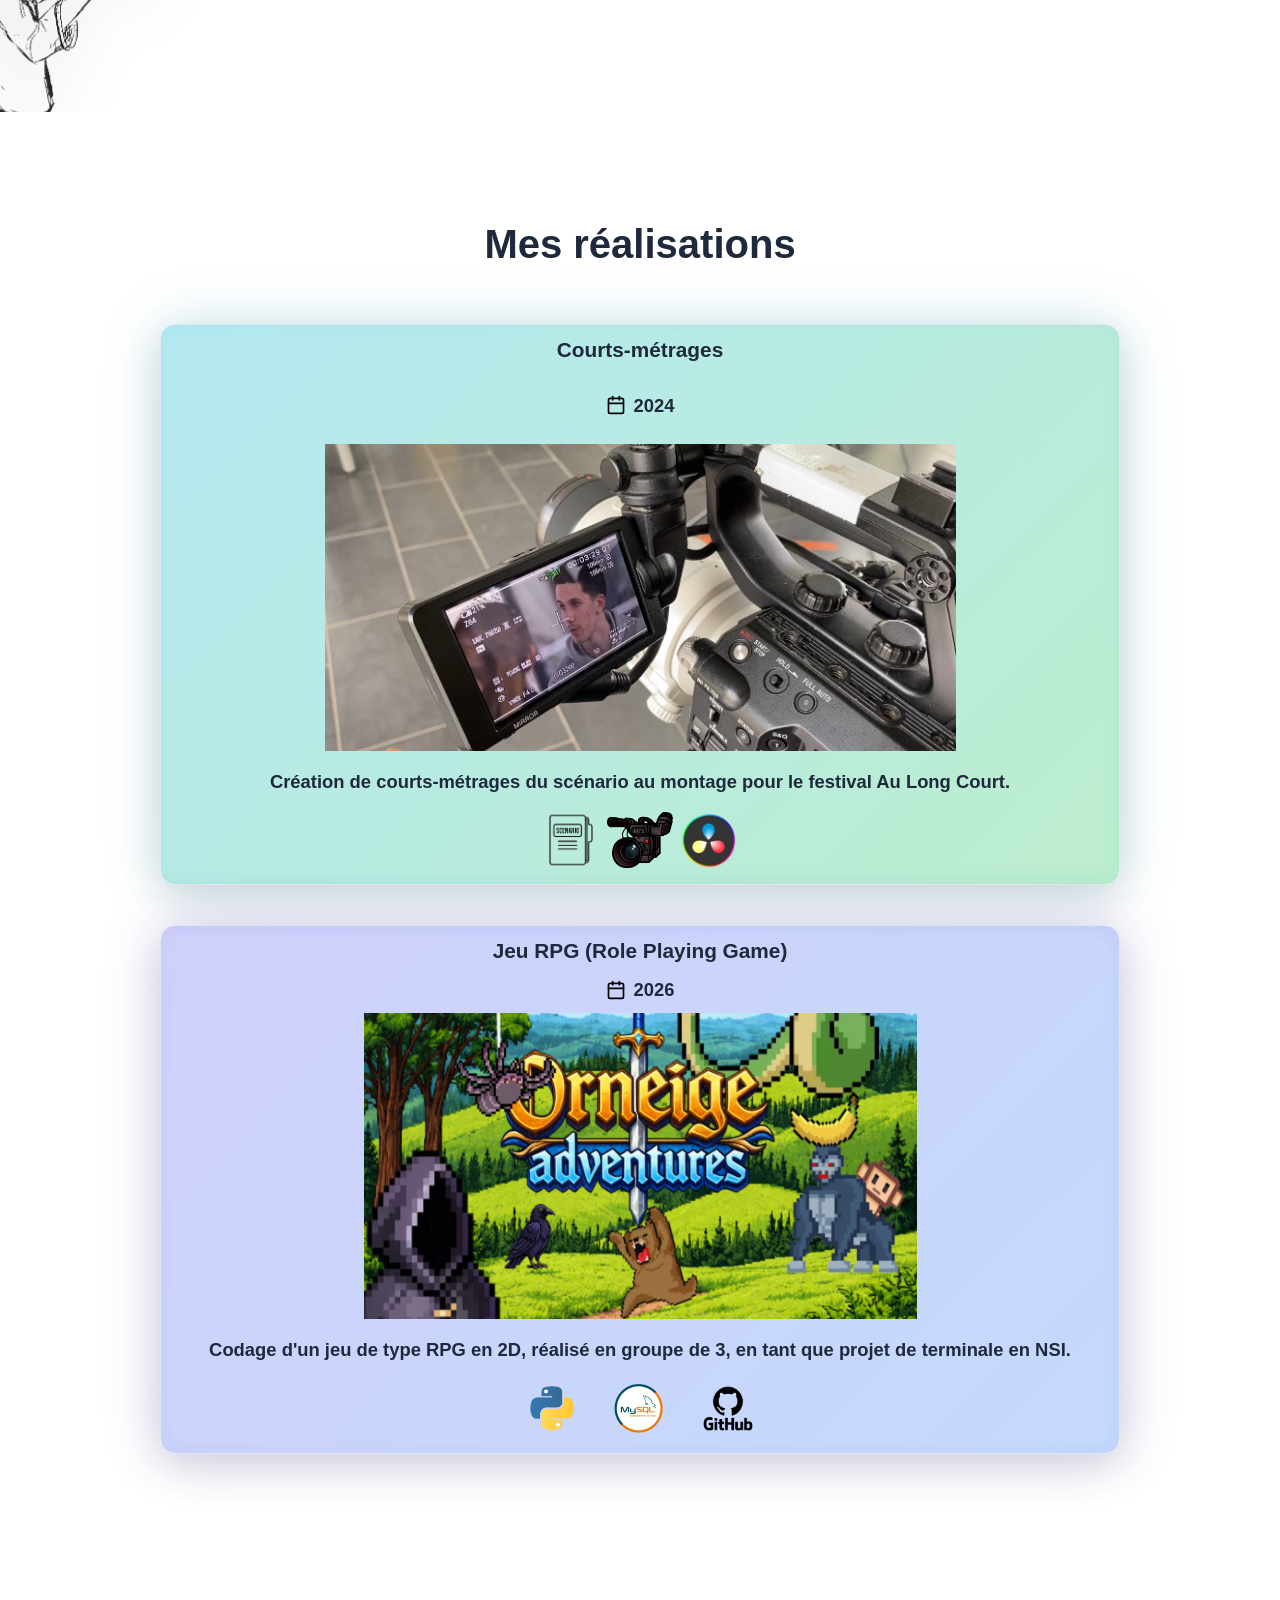
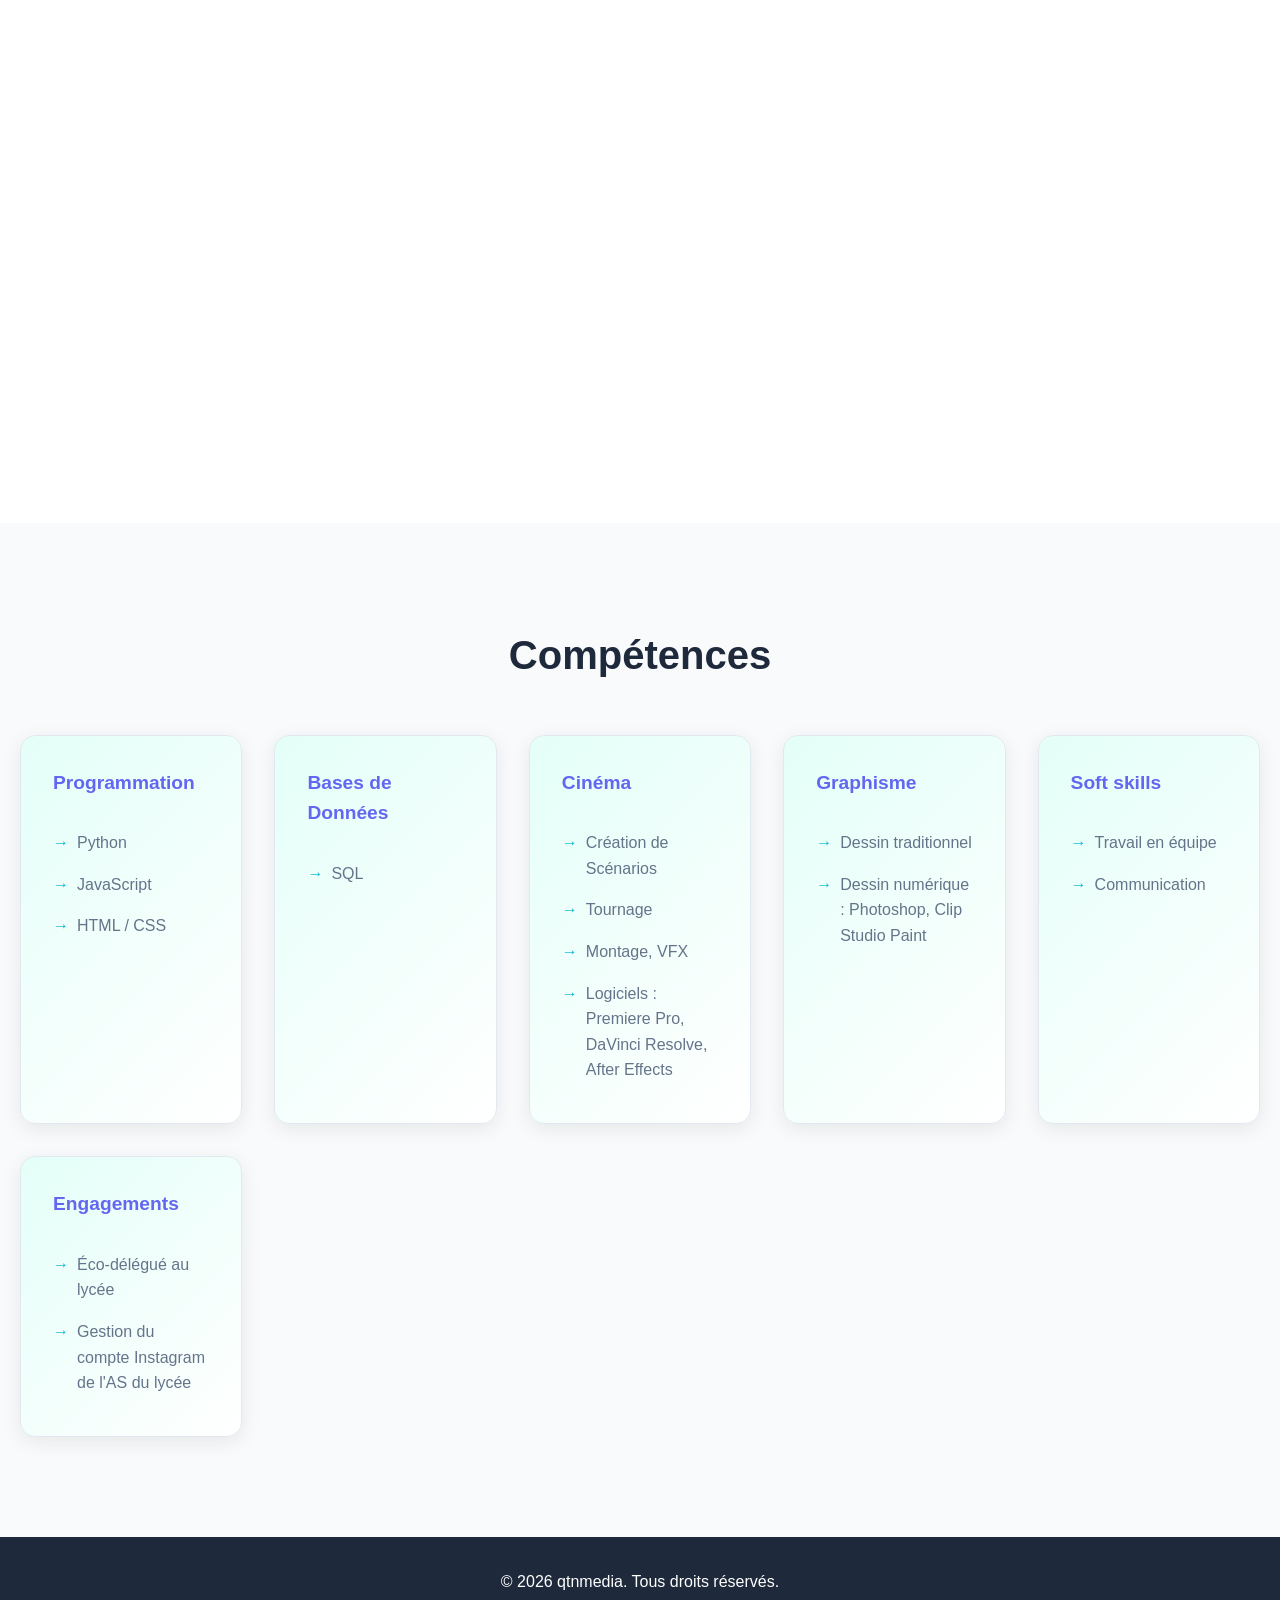
==== commit 99542b65: "refactor: update skills section and enhance video styling" ====
--- a/index.html
+++ b/index.html
@@ -148,13 +148,21 @@
                 </div>
 
                 <div class="competence-category">
-                    <h3>Engagements et compétences variés</h3>
+                    <h3>Soft skills</h3>
                     <ul>
-                        <li>Éco-délégué au lycée</li>
                         <li>Travail en équipe</li>
                         <li>Communication</li>
                     </ul>
                 </div>
+
+                <div class="competence-category">
+                    <h3>Engagements</h3>
+                    <ul>
+                        <li>Éco-délégué au lycée</li>
+                        <li>Gestion du compte Instagram de l'AS du lycée</li>
+                    </ul>
+                </div>
+
             </div>
         </div>
     </section>
--- a/styles.css
+++ b/styles.css
@@ -162,6 +162,22 @@
 /* ensure the inner white panel is positioning context for the mute button */
 .video-inner {
     position: relative;
+}
+
+/* Ensure any video inside a rounded container is clipped to its corners */
+.video-container,
+.video-card,
+.video-inner {
+    overflow: hidden;
+}
+
+.video-container video,
+.project-video,
+.hero-video {
+    display: block;
+    width: 100%;
+    height: auto !important;
+    border-radius: 12px;
 }
 
 /* Video card: match the visual frame of .project-card
@@ -461,11 +477,9 @@
     }
 }
 
-/* .about::after removed — images are handled via container and project-card pseudo-elements */
-
 .about .container h2 {
     font-size: 2.5rem;
-    margin-bottom: 3rem;
+    margin-bottom: 1.8rem;
     text-align: center;
     color: var(--text-dark);
 }
@@ -485,11 +499,19 @@
     hyphens: none;
     word-break: normal;
     overflow-wrap: normal;
+    padding-left: 200px;
 }
 
 @media (max-width: 900px) {
     .about-text p {
         font-size: 1.05rem;
+        padding-left: 200px;
+    }
+}
+
+@media (max-width: 640px) {
+    .about-text p {
+        padding-left: 150px;
     }
 }
 
@@ -1340,7 +1362,8 @@
 
 .competences-grid {
     display: grid;
-    grid-template-columns: repeat(auto-fit, minmax(280px, 1fr));
+    /* allow more categories per row by reducing the minimum column width */
+    grid-template-columns: repeat(auto-fit, minmax(200px, 1fr));
     gap: 2rem;
 }
 
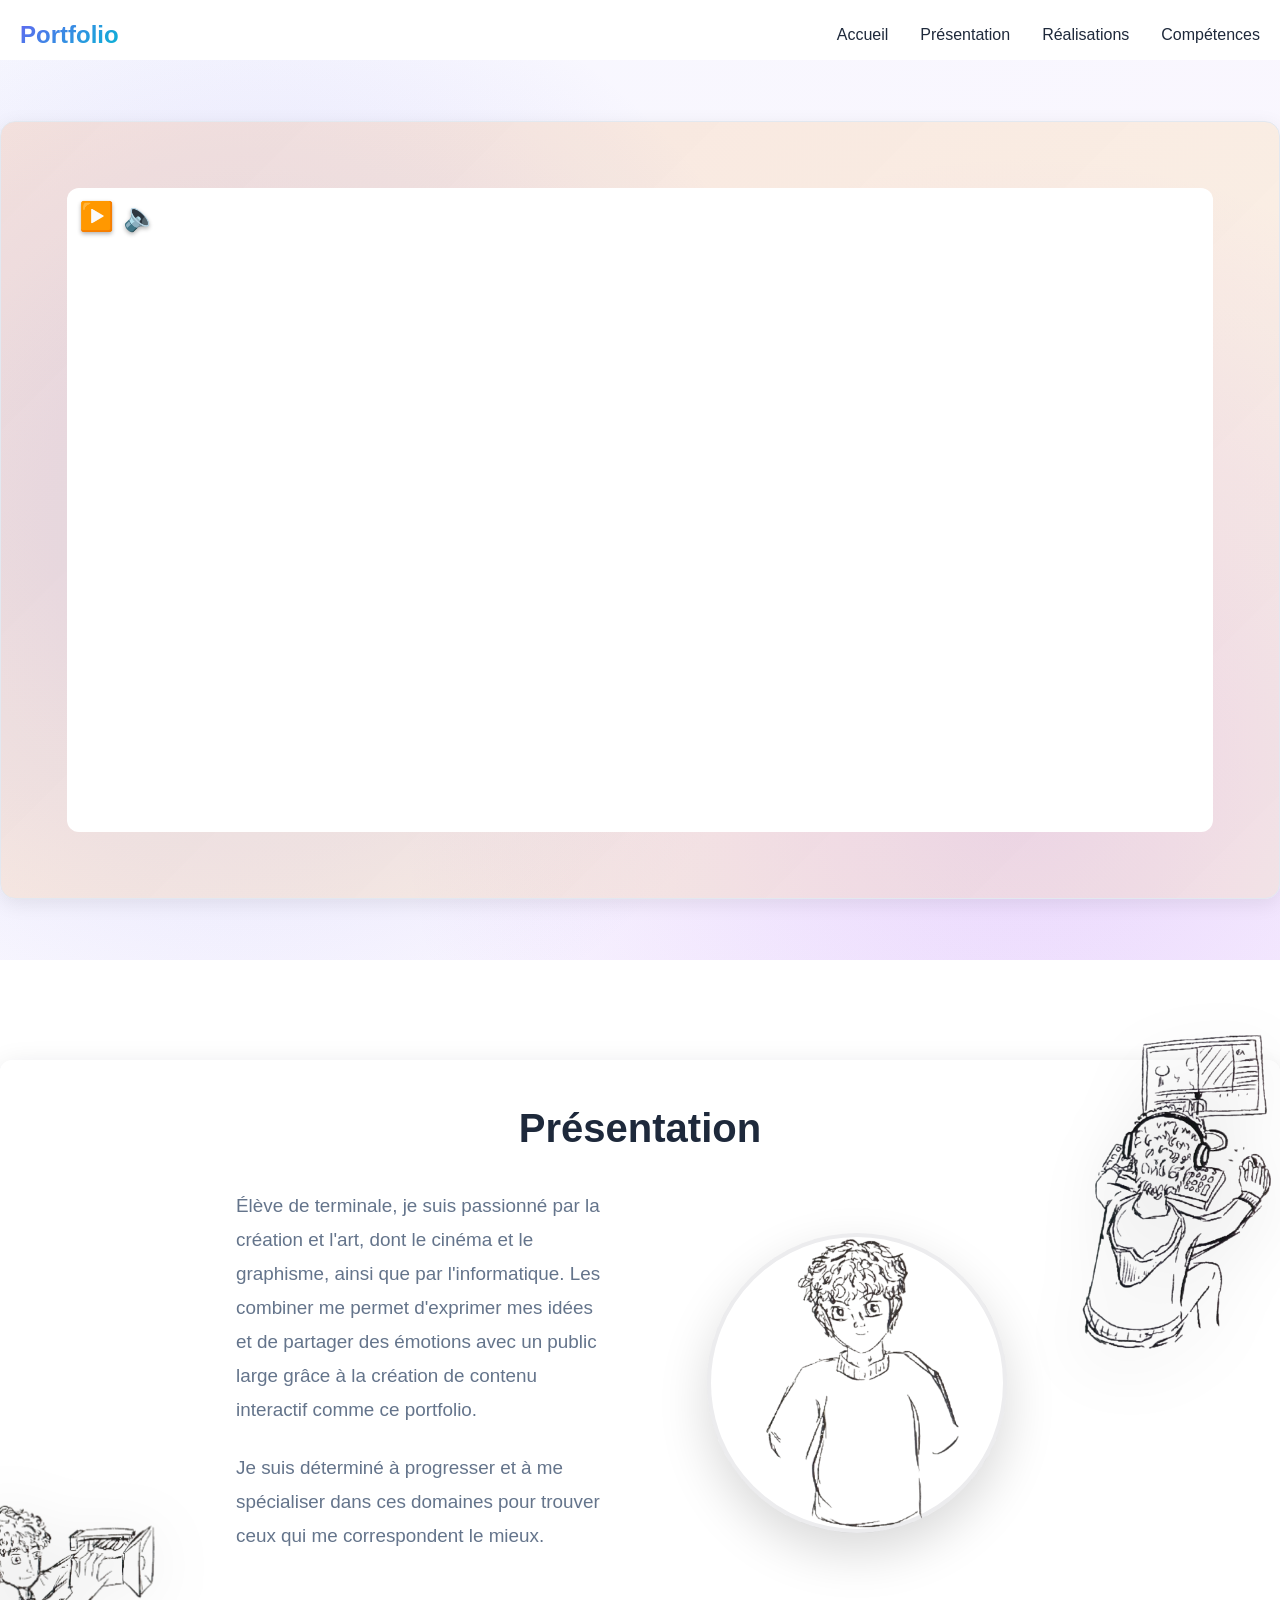
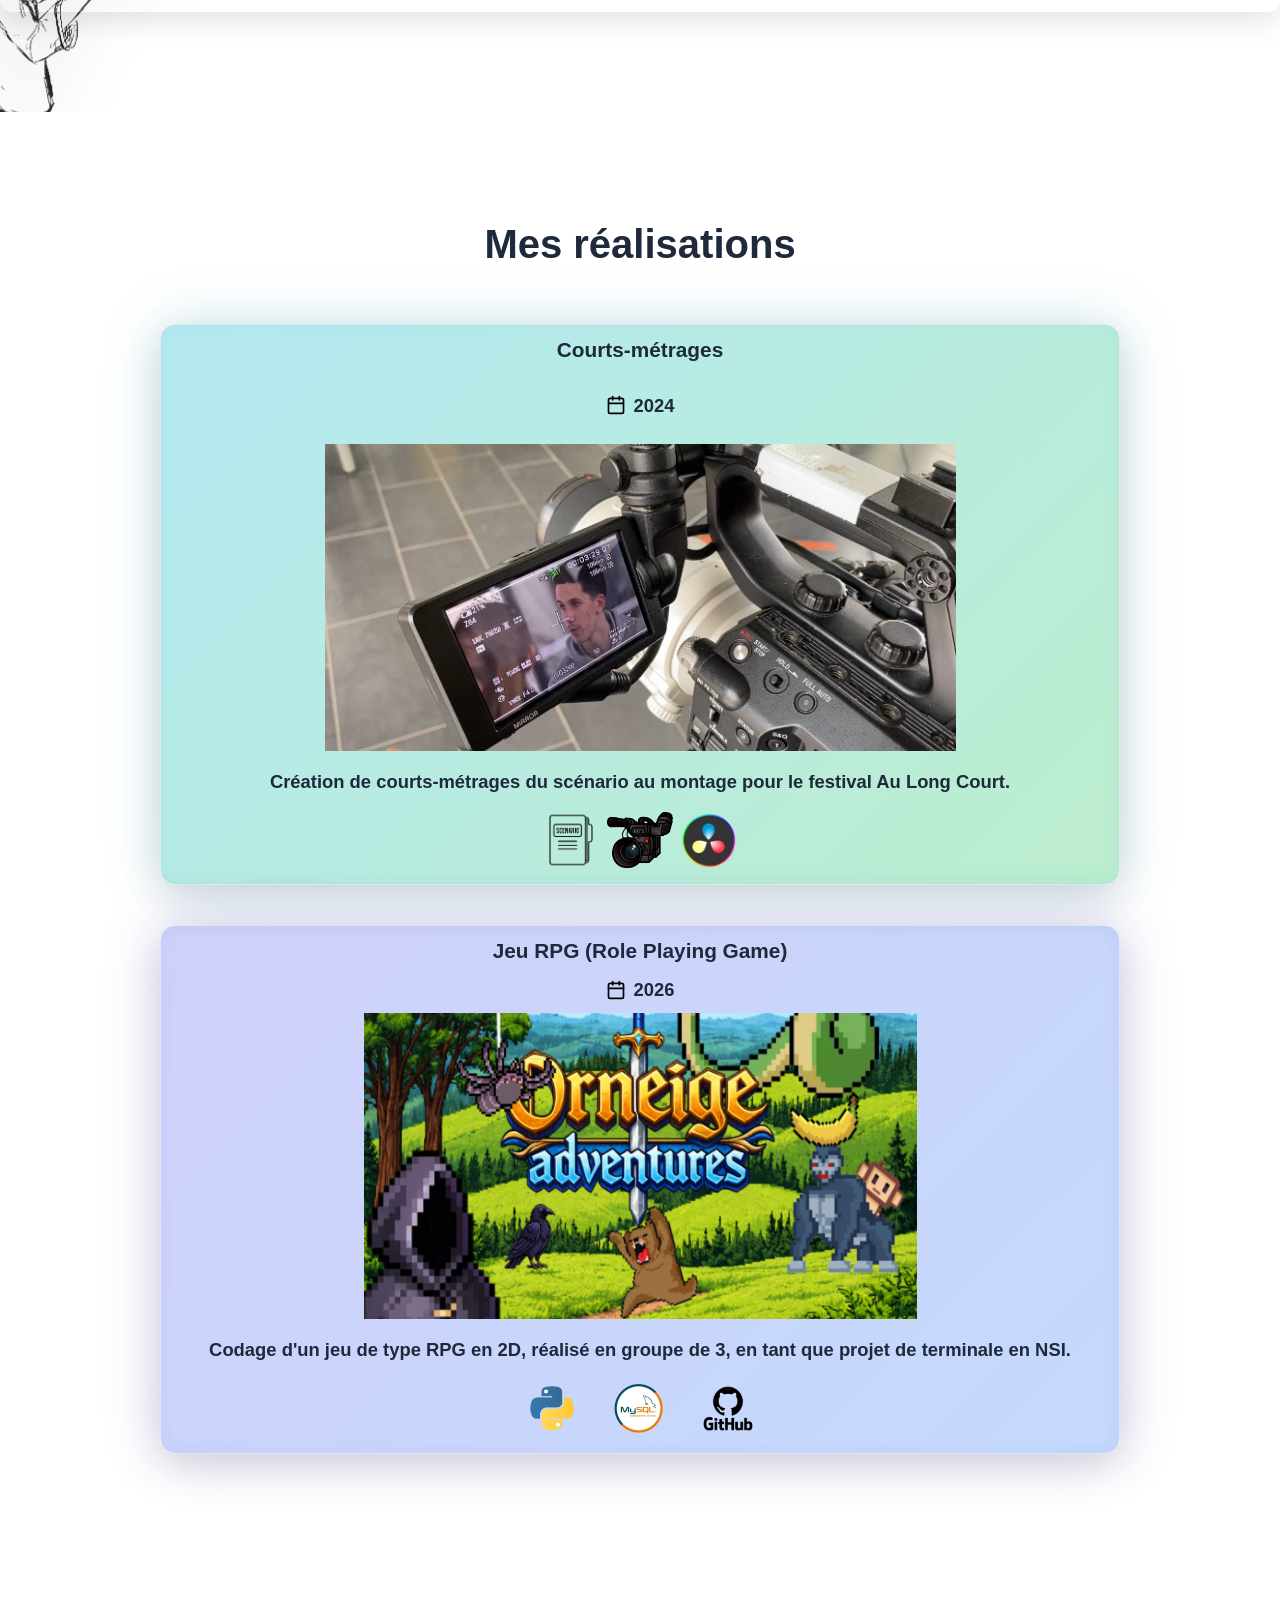
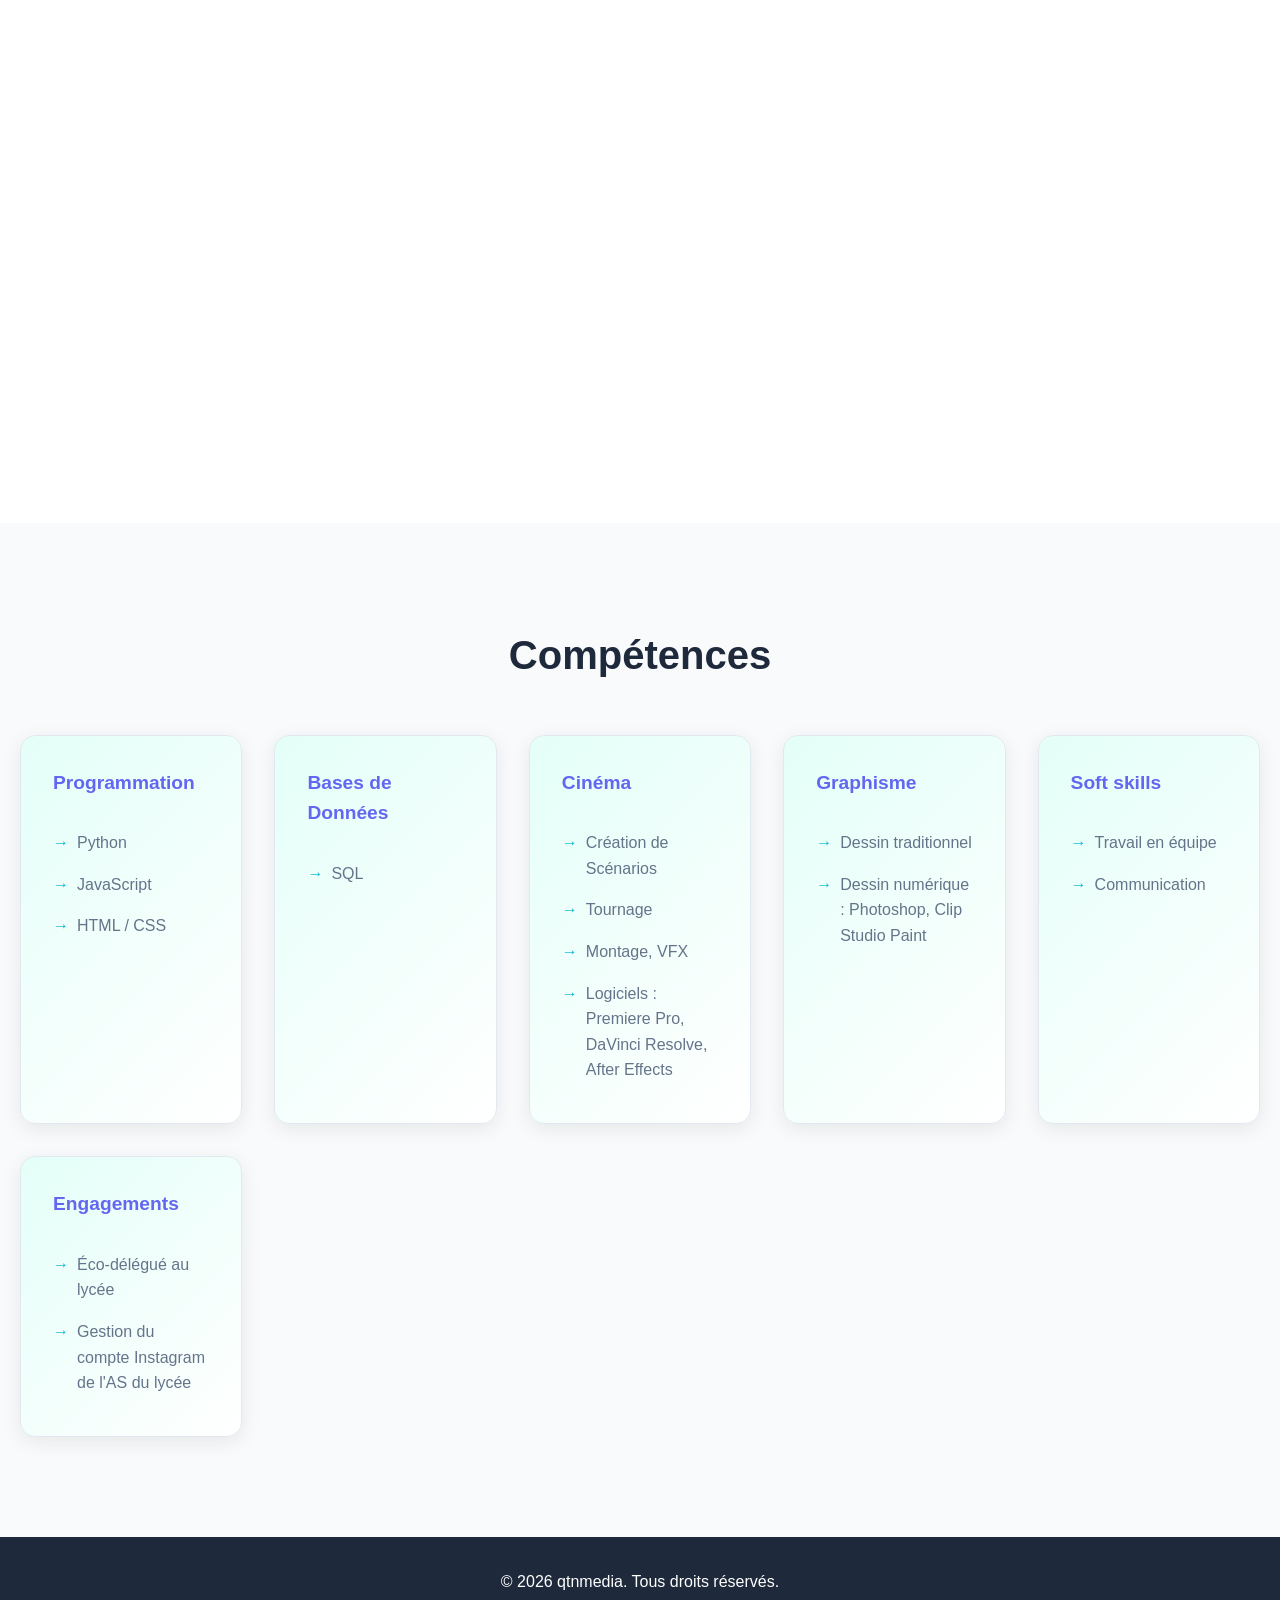
==== commit fc33f95d: "favicon" ====
--- a/index.html
+++ b/index.html
@@ -4,6 +4,7 @@
     <meta charset="UTF-8">
     <meta name="viewport" content="width=device-width, initial-scale=1.0">
     <title>Portfolio | Candidature Parcoursup</title>
+    <link rel="icon" type="image/svg+xml" href="favicon.svg">
     <link rel="stylesheet" href="styles.css">
 </head>
 <body>
--- a/styles.css
+++ b/styles.css
@@ -741,30 +741,20 @@
     overflow: visible;
 }
 .project-card:nth-child(3) .project-image::after {
-    content: '';
-    position: absolute;
-    left: 50%;
-    top: 50%;
-    transform: translate(-50%, -50%);
-    width: 120%;
-    height: 120%;
-    background: radial-gradient(circle at 50% 40%, rgba(192,132,252,0.45), rgba(192,132,252,0.16) 30%, rgba(192,132,252,0.04) 55%, transparent 70%);
-    filter: blur(36px);
-    pointer-events: none;
-    z-index: 1;
-    border-radius: 12px;
+    display: none;
 }
 .project-card:nth-child(3) .project-image img { position: relative; z-index: 3; }
 
 /* Override generic img rule to allow the art thumbnail to be 85% width
    but constrain it so it doesn't expand to fill the entire card. */
 .project-card:nth-child(3) .project-image img {
-    width: 85% !important;
+    width: 120% !important;
     height: auto !important;
-    max-width: 400px !important;
+    max-width: 900px !important;
     object-fit: contain !important;
     display: block !important;
-    margin: -50px auto -30px auto !important;
+    margin: -10px auto -10px auto !important;
+    transform: translateY(-6px) !important;
     position: relative;
     z-index: 3;
 }
@@ -945,12 +935,11 @@
 }
 
 .project-card:nth-child(3) .project-image {
-    /* Subtle decorative gradient placed behind the image so colors remain natural */
-    background-image: url('assets/images/drawing_hand.png'), linear-gradient(135deg, rgba(196, 132, 252, 0.06), rgba(167, 139, 250, 0.06));
-    background-repeat: no-repeat, no-repeat;
-    background-position: center, center;
-    background-size: contain, cover;
-    color: #c084fc;
+    background-image: url('assets/images/image_card.jpg');
+    background-repeat: no-repeat;
+    background-position: center;
+    background-size: contain;
+    color: inherit;
     height: auto;
     max-height: none;
     padding-top: 32%;
